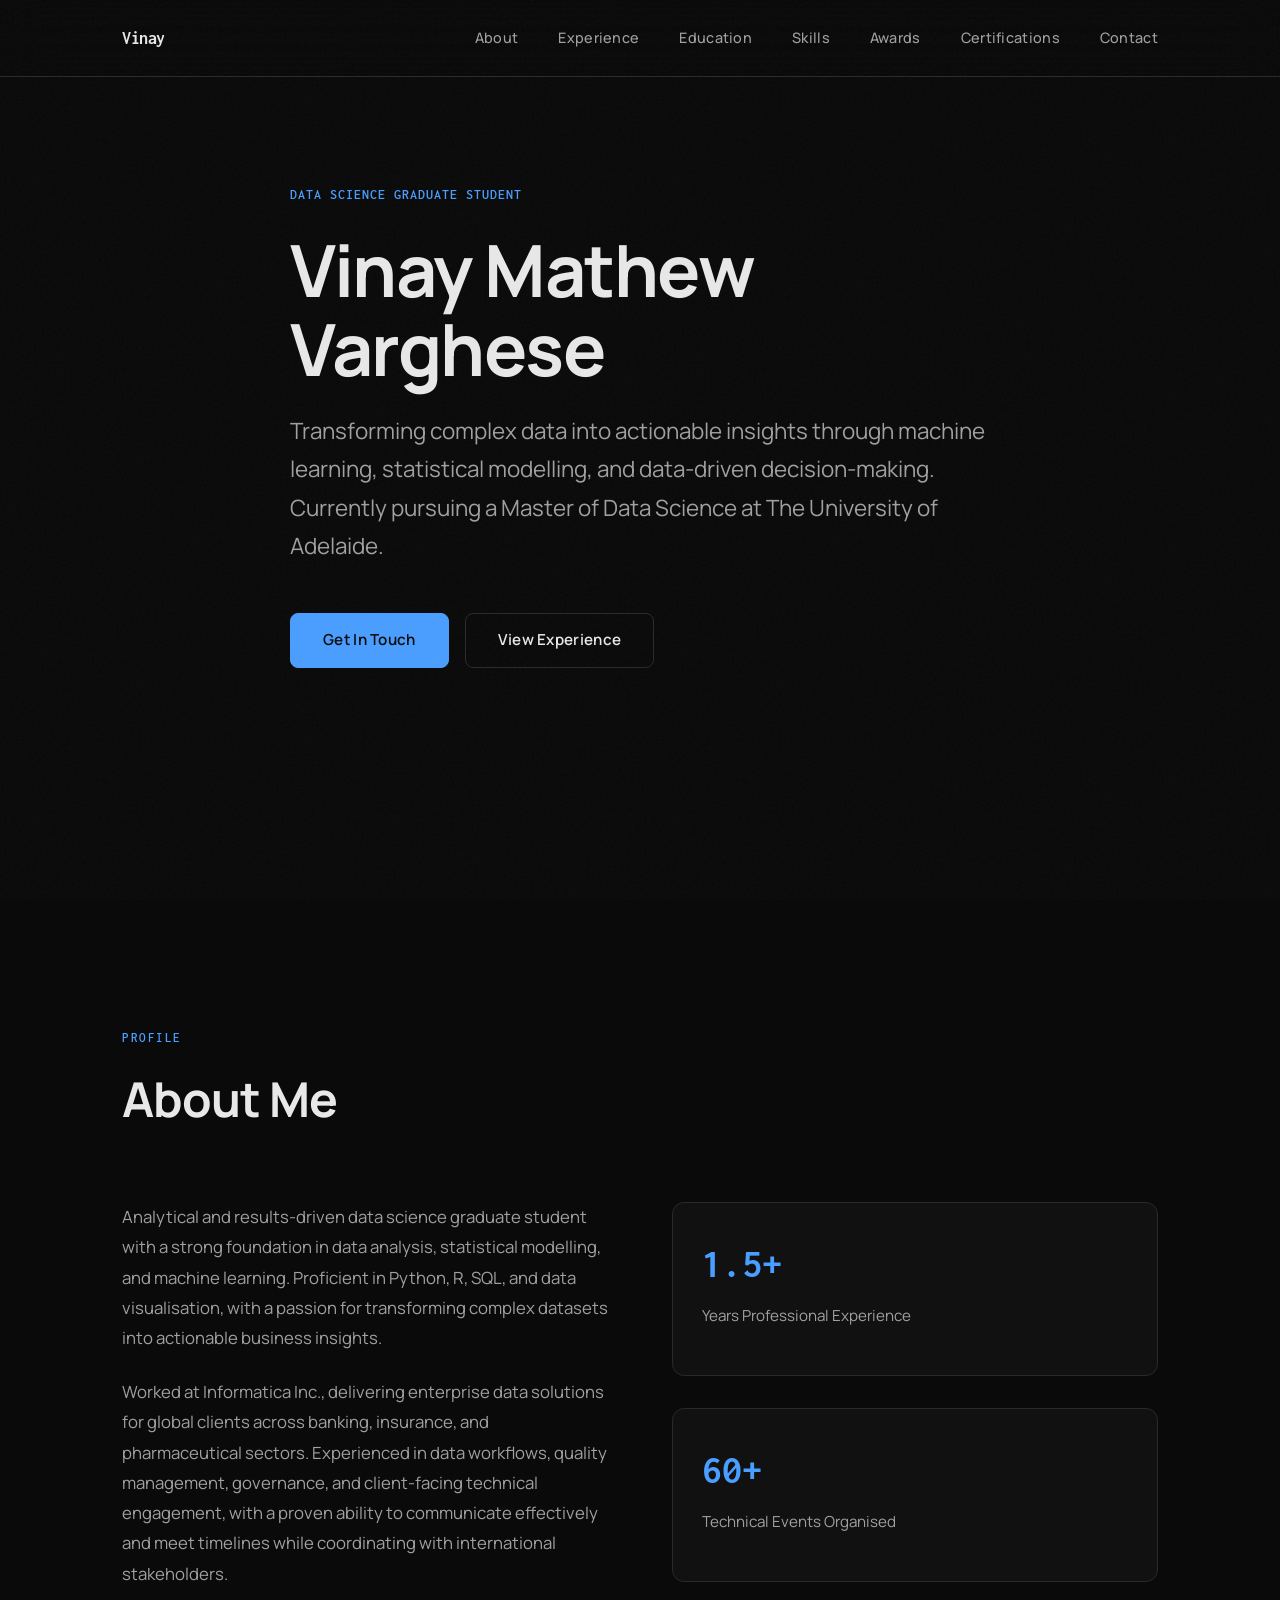
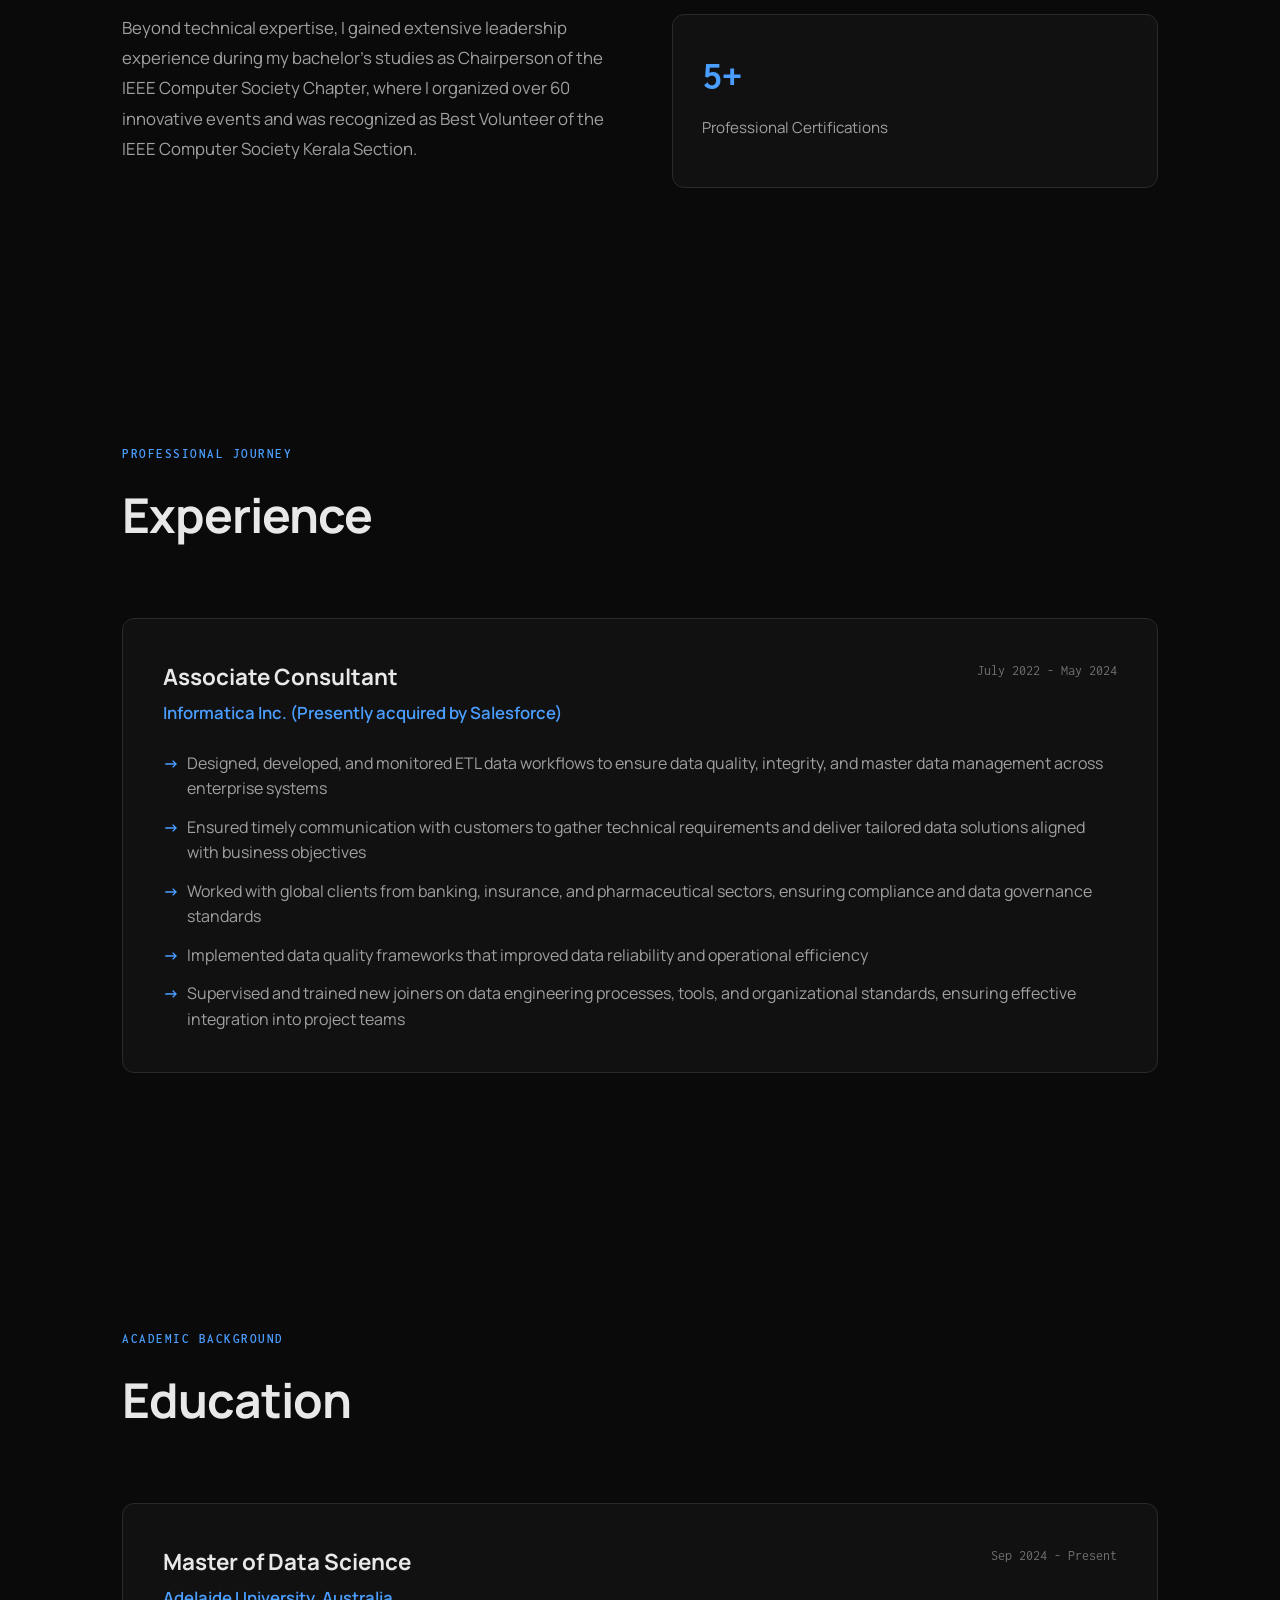
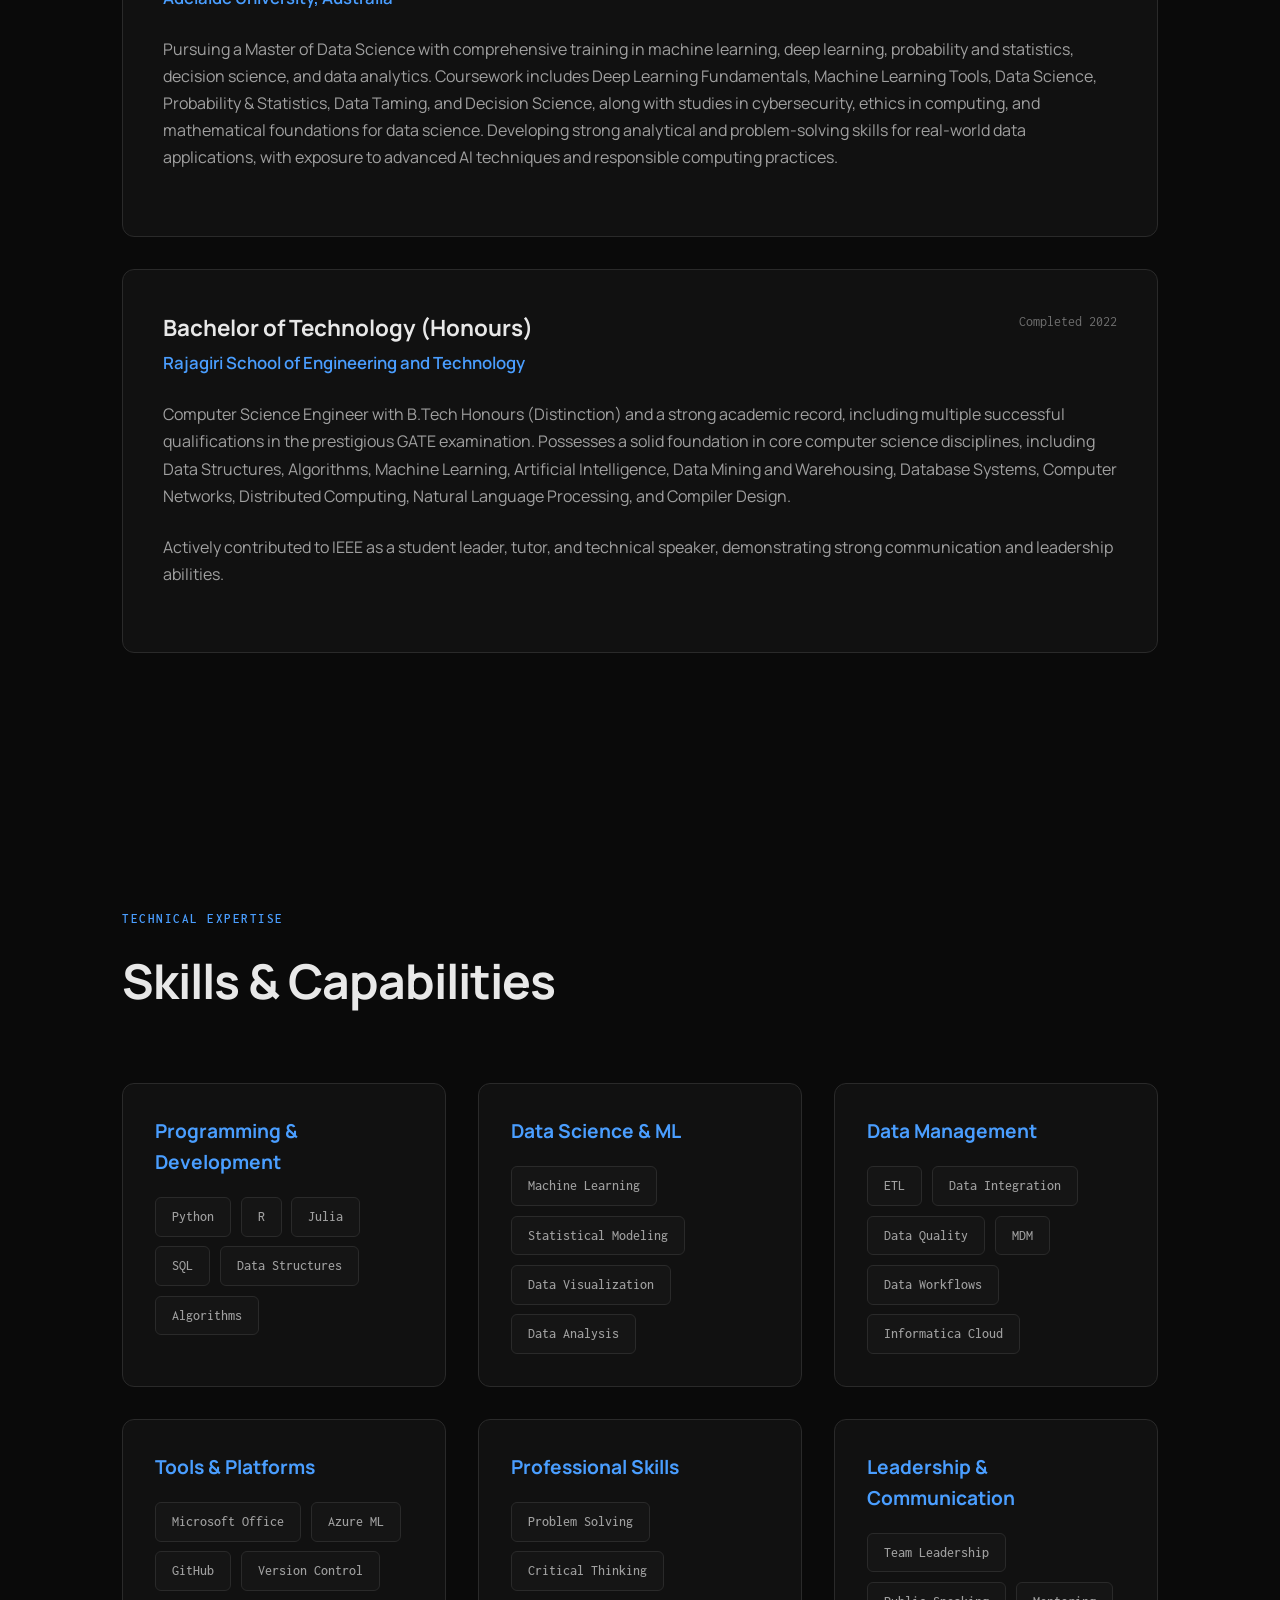
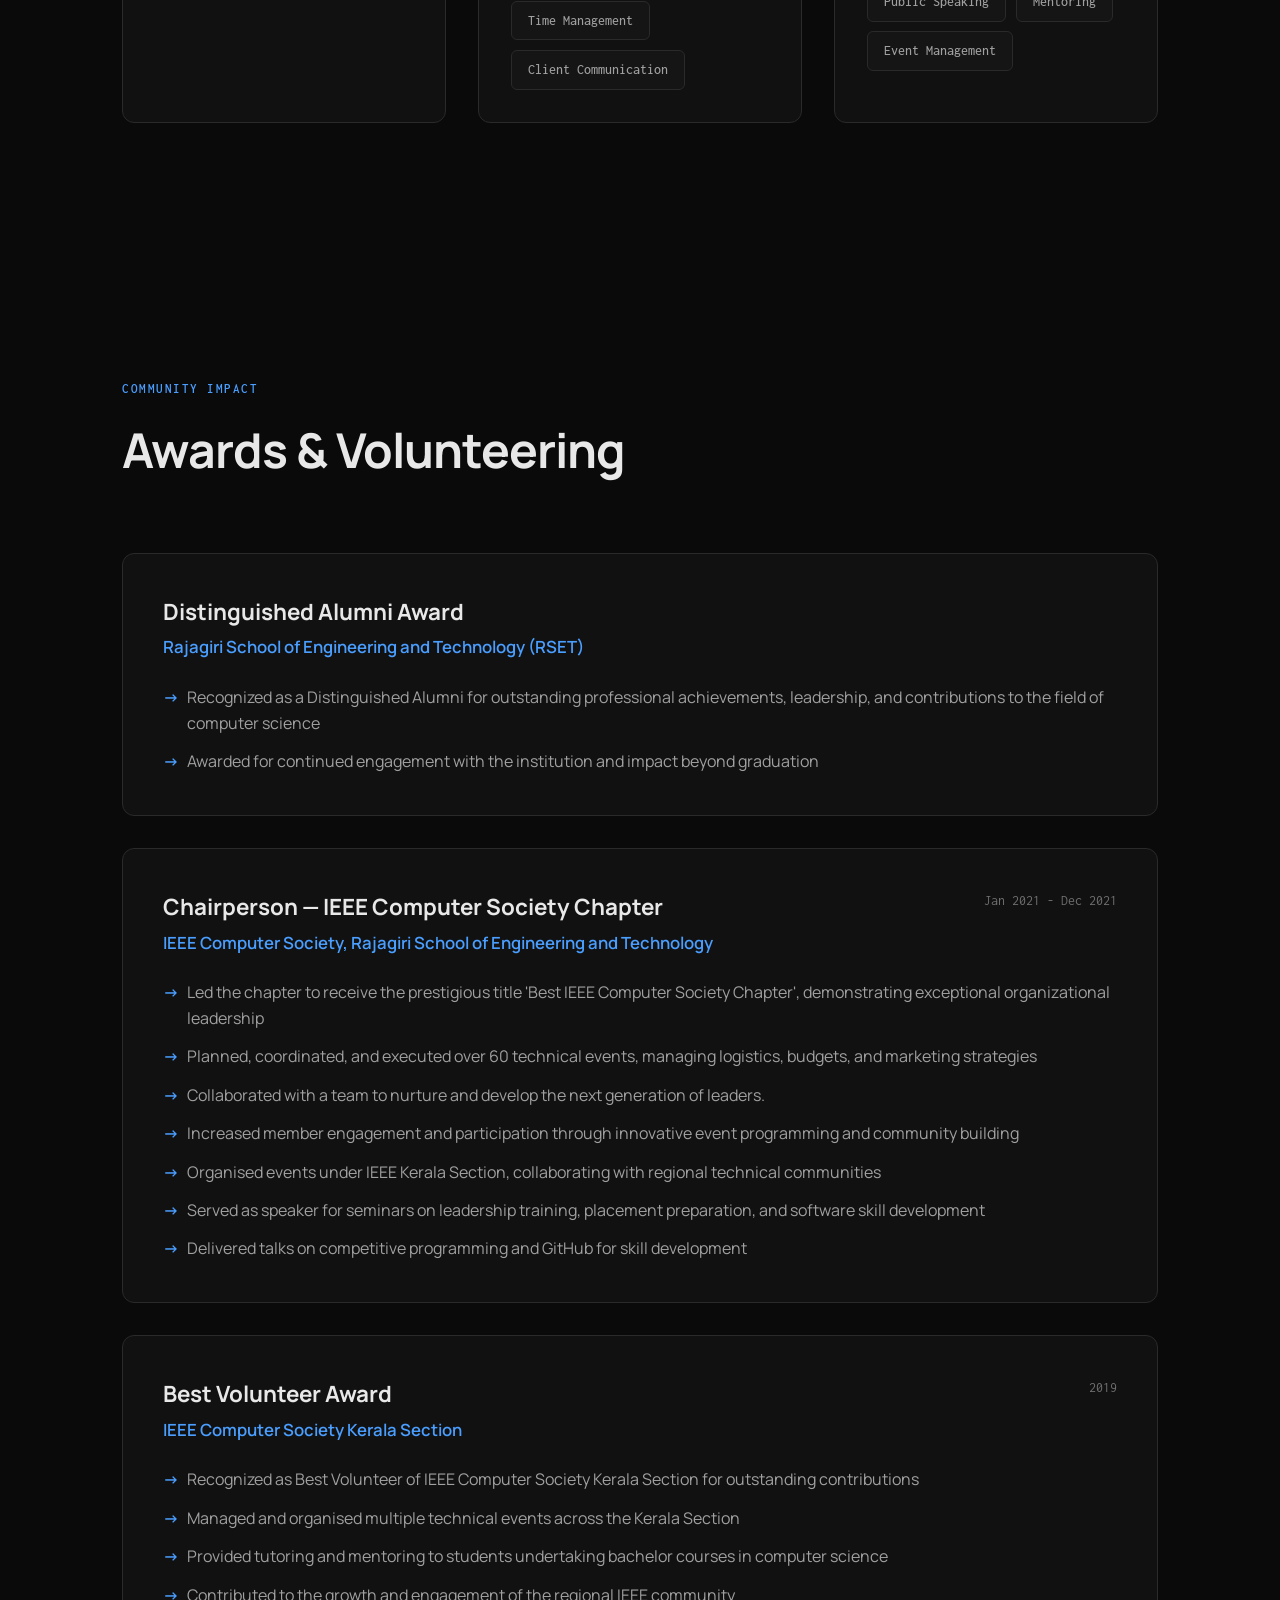
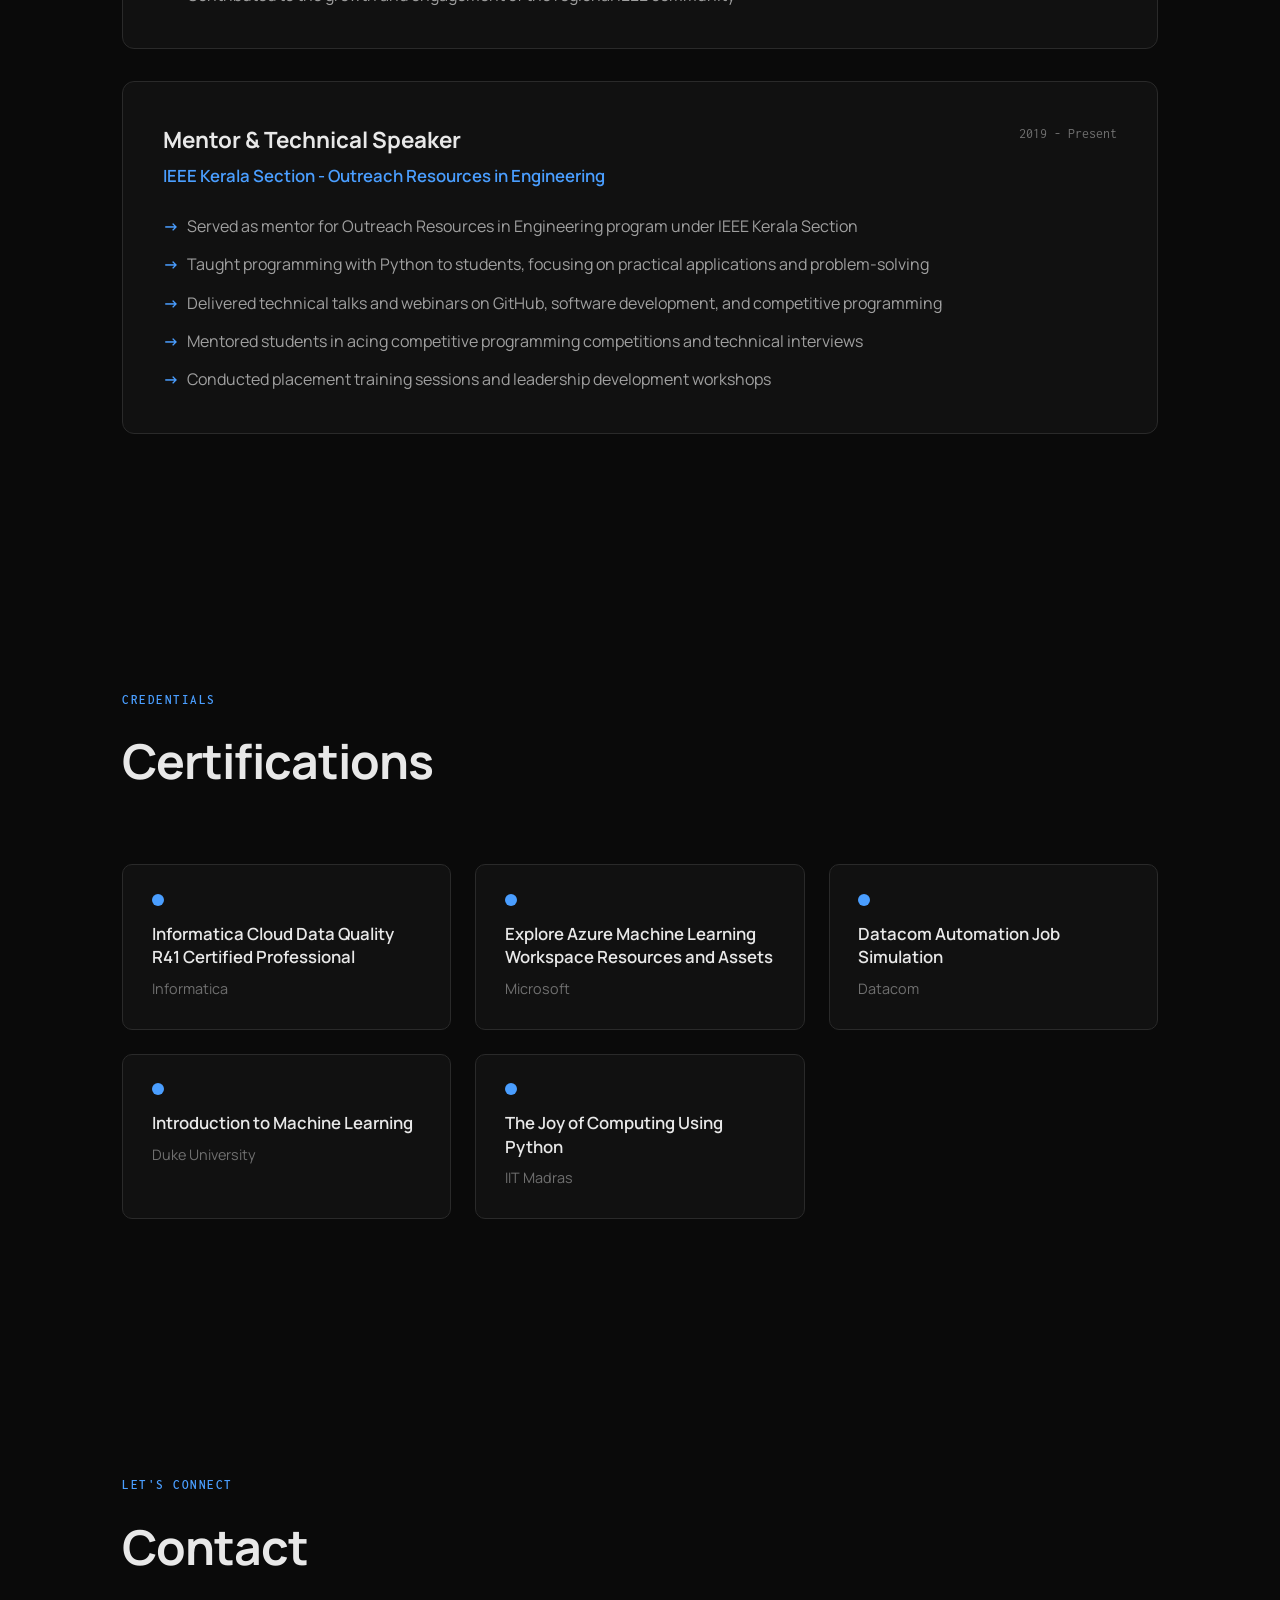
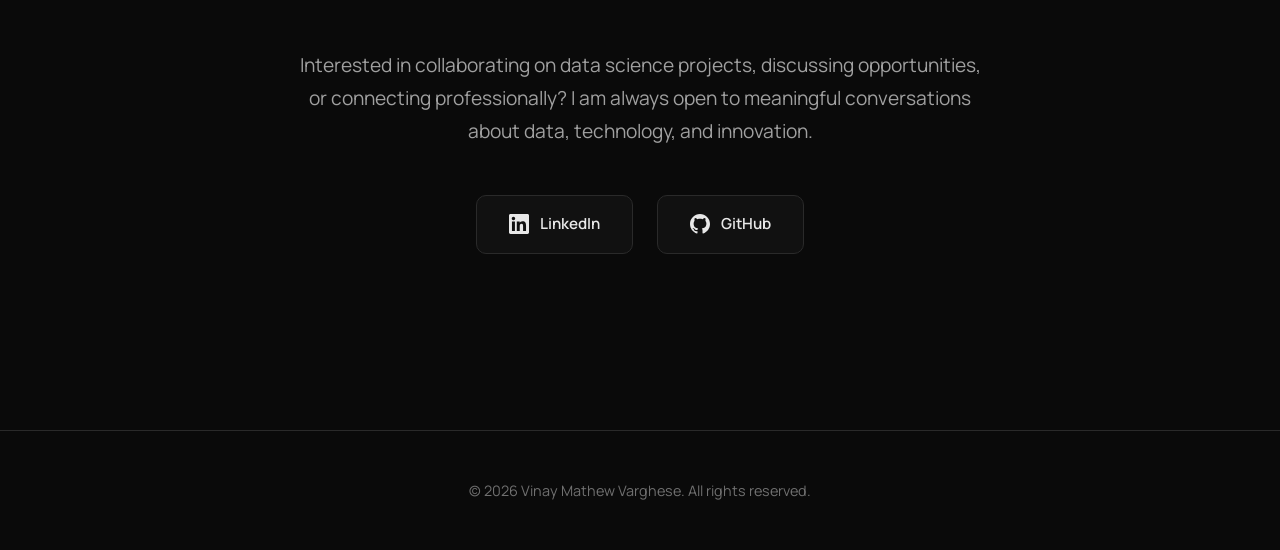
==== index.html @ a1d75771 "17022026" ====
<!DOCTYPE html>
<html lang="en">
<head>
    <meta charset="UTF-8">
    <meta name="viewport" content="width=device-width, initial-scale=1.0">
    <title>Vinay Mathew Varghese | Data Science Graduate & Data Professional</title>
    <link rel="preconnect" href="https://fonts.googleapis.com">
    <link rel="preconnect" href="https://fonts.gstatic.com" crossorigin>
    <link href="https://fonts.googleapis.com/css2?family=Inconsolata:wght@400;600;700&family=Manrope:wght@300;400;500;600;700&display=swap" rel="stylesheet">
    <link rel="stylesheet" href="styles.css">
</head>
<body>
    <div class="grain-overlay"></div>

    <!-- Navigation -->
    <nav>
        <div class="container">
            <div class="logo">Vinay</div>
            <ul class="nav-links">
                <li><a href="#about">About</a></li>
                <li><a href="#experience">Experience</a></li>
                <li><a href="#education">Education</a></li>
                <li><a href="#skills">Skills</a></li>
                <li><a href="#awards">Awards</a></li>
                <li><a href="#certifications">Certifications</a></li>
                <li><a href="#contact">Contact</a></li>
            </ul>
        </div>
    </nav>

    <!-- Hero Section -->
    <section class="hero">
        <div class="container">
            <div class="hero-content">
                <div class="hero-label">Data Science Graduate Student</div>
                <h1>Vinay Mathew<br>Varghese</h1>
                <p class="hero-subtitle">Transforming complex data into actionable insights through machine learning, statistical modelling, and data-driven decision-making. <br> Currently pursuing a Master of Data Science at The University of Adelaide.</p>
                <div class="cta-buttons">
                    <a href="#contact" class="btn btn-primary">Get In Touch</a>
                    <a href="#experience" class="btn btn-secondary">View Experience</a>
                </div>
            </div>
        </div>
    </section>

    <!-- About Section -->
    <section id="about">
        <div class="container">
            <div class="section-header reveal">
                <div class="section-label">Profile</div>
                <h2>About Me</h2>
            </div>
            <div class="about-content">
                <div class="about-text reveal">
                    <p>Analytical and results-driven data science graduate student with a strong foundation in data analysis, statistical modelling, and machine learning. Proficient in Python, R, SQL, and data visualisation, with a passion for transforming complex datasets into actionable business insights.</p>
                    <p>Worked at Informatica Inc., delivering enterprise data solutions for global clients across banking, insurance, and pharmaceutical sectors. Experienced in data workflows, quality management, governance, and client-facing technical engagement, with a proven ability to communicate effectively and meet timelines while coordinating with international stakeholders.</p>
                    <p>Beyond technical expertise, I gained extensive leadership experience during my bachelor’s studies as Chairperson of the IEEE Computer Society Chapter, where I organized over 60 innovative events and was recognized as Best Volunteer of the IEEE Computer Society Kerala Section.</p>
                </div>
                <div class="stats reveal">
                    <div class="stat-card">
                        <div class="stat-number">1.5+</div>
                        <div class="stat-label">Years Professional Experience</div>
                    </div>
                    <div class="stat-card">
                        <div class="stat-number">60+</div>
                        <div class="stat-label">Technical Events Organised</div>
                    </div>
                    <div class="stat-card">
                        <div class="stat-number">5+</div>
                        <div class="stat-label">Professional Certifications</div>
                    </div>
                </div>
            </div>
        </div>
    </section>

    <!-- Experience Section -->
    <section id="experience">
        <div class="container">
            <div class="section-header reveal">
                <div class="section-label">Professional Journey</div>
                <h2>Experience</h2>
            </div>
            <div class="experience-grid">
                <div class="experience-card reveal">
                    <div class="experience-header">
                        <div>
                            <div class="experience-title">Associate Consultant</div>
                            <div class="experience-company">Informatica Inc. (Presently acquired by Salesforce)</div>
                        </div>
                        <div class="experience-date">July 2022 - May 2024</div>
                    </div>
                    <ul class="experience-points">
                        <li>Designed, developed, and monitored ETL data workflows to ensure data quality, integrity, and master data management across enterprise systems</li>
                        <li>Ensured timely communication with customers to gather technical requirements and deliver tailored data solutions aligned with business objectives</li>
                        <li>Worked with global clients from banking, insurance, and pharmaceutical sectors, ensuring compliance and data governance standards</li>
                        <li>Implemented data quality frameworks that improved data reliability and operational efficiency</li>
                        <li>Supervised and trained new joiners on data engineering processes, tools, and organizational standards, ensuring effective integration into project teams</li>
                    </ul>
                </div>
            </div>
        </div>
    </section>

    <!-- Education Section -->
    <section id="education">
        <div class="container">
            <div class="section-header reveal">
                <div class="section-label">Academic Background</div>
                <h2>Education</h2>
            </div>
            <div class="experience-grid">
                <div class="experience-card reveal">
                    <div class="experience-header">
                        <div>
                            <div class="experience-title">Master of Data Science</div>
                            <div class="experience-company">Adelaide University, Australia</div>
                        </div>
                        <div class="experience-date">Sep 2024 - Present</div>
                    </div>
                        <p class="experience-description">Pursuing a Master of Data Science with comprehensive training in machine learning, deep learning, probability and statistics, decision science, and data analytics. Coursework includes Deep Learning Fundamentals, Machine Learning Tools, Data Science, Probability & Statistics, Data Taming, and Decision Science, along with studies in cybersecurity, ethics in computing, and mathematical foundations for data science. Developing strong analytical and problem-solving skills for real-world data applications, with exposure to advanced AI techniques and responsible computing practices.</p>                
                    </div>

                <div class="experience-card reveal">
                    <div class="experience-header">
                        <div>
                            <div class="experience-title">Bachelor of Technology (Honours)</div>
                            <div class="experience-company">Rajagiri School of Engineering and Technology</div>
                        </div>
                        <div class="experience-date">Completed 2022</div>
                    </div>
                        <p class="experience-description">Computer Science Engineer with B.Tech Honours (Distinction) and a strong academic record, including multiple successful qualifications in the prestigious GATE examination. Possesses a solid foundation in core computer science disciplines, including Data Structures, Algorithms, Machine Learning, Artificial Intelligence, Data Mining and Warehousing, Database Systems, Computer Networks, Distributed Computing, Natural Language Processing, and Compiler Design.</p>
                        <p class="experience-description">Actively contributed to IEEE as a student leader, tutor, and technical speaker, demonstrating strong communication and leadership abilities. </p>            
                </div>
        </div>
    </section>

    <!-- Skills Section -->
    <section id="skills">
        <div class="container">
            <div class="section-header reveal">
                <div class="section-label">Technical Expertise</div>
                <h2>Skills & Capabilities</h2>
            </div>
            <div class="skills-grid">
                <div class="skill-category reveal">
                    <h3>Programming & Development</h3>
                    <div class="skill-tags">
                        <span class="skill-tag">Python</span>
                        <span class="skill-tag">R</span>
                        <span class="skill-tag">Julia</span>
                        <span class="skill-tag">SQL</span>
                        <span class="skill-tag">Data Structures</span>
                        <span class="skill-tag">Algorithms</span>
                    </div>
                </div>

                <div class="skill-category reveal">
                    <h3>Data Science & ML</h3>
                    <div class="skill-tags">
                        <span class="skill-tag">Machine Learning</span>
                        <span class="skill-tag">Statistical Modeling</span>
                        <span class="skill-tag">Data Visualization</span>
                        <span class="skill-tag">Data Analysis</span>
                    </div>
                </div>

                <div class="skill-category reveal">
                    <h3>Data Management</h3>
                    <div class="skill-tags">
                        <span class="skill-tag">ETL</span>
                        <span class="skill-tag">Data Integration</span>
                        <span class="skill-tag">Data Quality</span>
                        <span class="skill-tag">MDM</span>
                        <span class="skill-tag">Data Workflows</span>
                        <span class="skill-tag">Informatica Cloud</span>
                    </div>
                </div>

                <div class="skill-category reveal">
                    <h3>Tools & Platforms</h3>
                    <div class="skill-tags">
                        <span class="skill-tag">Microsoft Office</span>
                        <span class="skill-tag">Azure ML</span>
                        <span class="skill-tag">GitHub</span>
                        <span class="skill-tag">Version Control</span>
                    </div>
                </div>

                <div class="skill-category reveal">
                    <h3>Professional Skills</h3>
                    <div class="skill-tags">
                        <span class="skill-tag">Problem Solving</span>
                        <span class="skill-tag">Critical Thinking</span>
                        <span class="skill-tag">Time Management</span>
                        <span class="skill-tag">Client Communication</span>
                    </div>
                </div>

                <div class="skill-category reveal">
                    <h3>Leadership & Communication</h3>
                    <div class="skill-tags">
                        <span class="skill-tag">Team Leadership</span>
                        <span class="skill-tag">Public Speaking</span>
                        <span class="skill-tag">Mentoring</span>
                        <span class="skill-tag">Event Management</span>
                    </div>
                </div>
            </div>
        </div>
    </section>

    <!-- Awards & Volunteering Section -->
    <section id="awards">
        <div class="container">
            <div class="section-header reveal">
                <div class="section-label">Community Impact</div>
                <h2>Awards & Volunteering</h2>
            </div>
            
            <div class="experience-grid">
                <div class="experience-card reveal">
                    <div class="experience-header">
                        <div>
                            <div class="experience-title">Distinguished Alumni Award</div>
                            <div class="experience-company">
                                Rajagiri School of Engineering and Technology (RSET)
                            </div>
                        </div>
                        <!-- <div class="experience-date">2018 - 2022</div> -->
                    </div>
                    <ul class="experience-points">
                        <li>Recognized as a Distinguished Alumni for outstanding professional achievements, leadership, and contributions to the field of computer science</li>
                        <li>Awarded for continued engagement with the institution and impact beyond graduation</li>
                    </ul>
                </div>
                <div class="experience-card reveal">
                    <div class="experience-header">
                        <div>
                            <div class="experience-title">Chairperson — IEEE Computer Society Chapter</div>
                            <div class="experience-company">IEEE Computer Society, Rajagiri School of Engineering and Technology</div>
                        </div>
                        <div class="experience-date">Jan 2021 - Dec 2021</div>
                    </div>
                    <ul class="experience-points">
                        <li>Led the chapter to receive the prestigious title 'Best IEEE Computer Society Chapter', demonstrating exceptional organizational leadership</li>
                        <li>Planned, coordinated, and executed over 60 technical events, managing logistics, budgets, and marketing strategies</li>
                        <li>Collaborated with a team to nurture and develop the next generation of leaders.</li>
                        <li>Increased member engagement and participation through innovative event programming and community building</li>
                        <li>Organised events under IEEE Kerala Section, collaborating with regional technical communities</li>
                        <li>Served as speaker for seminars on leadership training, placement preparation, and software skill development</li>
                        <li>Delivered talks on competitive programming and GitHub for skill development</li>
                    </ul>
                </div>

                <div class="experience-card reveal">
                    <div class="experience-header">
                        <div>
                            <div class="experience-title">Best Volunteer Award</div>
                            <div class="experience-company">IEEE Computer Society Kerala Section</div>
                        </div>
                        <div class="experience-date">2019</div>
                    </div>
                    <ul class="experience-points">
                        <li>Recognized as Best Volunteer of IEEE Computer Society Kerala Section for outstanding contributions</li>
                        <li>Managed and organised multiple technical events across the Kerala Section</li>
                        <li>Provided tutoring and mentoring to students undertaking bachelor courses in computer science</li>
                        <li>Contributed to the growth and engagement of the regional IEEE community</li>
                    </ul>
                </div>

                <div class="experience-card reveal">
                    <div class="experience-header">
                        <div>
                            <div class="experience-title">Mentor & Technical Speaker</div>
                            <div class="experience-company">IEEE Kerala Section - Outreach Resources in Engineering</div>
                        </div>
                        <div class="experience-date">2019 - Present</div>
                    </div>
                    <ul class="experience-points">
                        <li>Served as mentor for Outreach Resources in Engineering program under IEEE Kerala Section</li>
                        <li>Taught programming with Python to students, focusing on practical applications and problem-solving</li>
                        <li>Delivered technical talks and webinars on GitHub, software development, and competitive programming</li>
                        <li>Mentored students in acing competitive programming competitions and technical interviews</li>
                        <li>Conducted placement training sessions and leadership development workshops</li>
                    </ul>
                </div>
            </div>
        </div>
    </section>

    <!-- Certifications Section -->
    <section id="certifications">
        <div class="container">
            <div class="section-header reveal">
                <div class="section-label">Credentials</div>
                <h2>Certifications</h2>
            </div>
            <div class="cert-grid">
                <div class="cert-card reveal">
                    <div class="cert-icon"></div>
                    <div class="cert-name">Informatica Cloud Data Quality R41 Certified Professional</div>
                    <div class="cert-issuer">Informatica</div>
                </div>

                <div class="cert-card reveal">
                    <div class="cert-icon"></div>
                    <div class="cert-name">Explore Azure Machine Learning Workspace Resources and Assets</div>
                    <div class="cert-issuer">Microsoft</div>
                </div>

                <div class="cert-card reveal">
                    <div class="cert-icon"></div>
                    <div class="cert-name">Datacom Automation Job Simulation</div>
                    <div class="cert-issuer">Datacom</div>
                </div>

                <div class="cert-card reveal">
                    <div class="cert-icon"></div>
                    <div class="cert-name">Introduction to Machine Learning</div>
                    <div class="cert-issuer">Duke University</div>
                </div>

                <div class="cert-card reveal">
                    <div class="cert-icon"></div>
                    <div class="cert-name">The Joy of Computing Using Python</div>
                    <div class="cert-issuer">IIT Madras</div>
                </div>
            </div>
        </div>
    </section>

    <!-- Contact Section -->
    <section id="contact">
        <div class="container">
            <div class="section-header reveal">
                <div class="section-label">Let's Connect</div>
                <h2>Contact</h2>
            </div>
            <div class="contact-content">
                <p class="contact-text reveal">
                    Interested in collaborating on data science projects, discussing opportunities, or connecting professionally? I am always open to meaningful conversations about data, technology, and innovation.
                </p>
                <div class="contact-links reveal">
                    <a href="https://www.linkedin.com/in/vinay-mathew-varghese/" target="_blank" class="contact-link">
                        <svg fill="currentColor" viewBox="0 0 24 24">
                            <path d="M20.447 20.452h-3.554v-5.569c0-1.328-.027-3.037-1.852-3.037-1.853 0-2.136 1.445-2.136 2.939v5.667H9.351V9h3.414v1.561h.046c.477-.9 1.637-1.85 3.37-1.85 3.601 0 4.267 2.37 4.267 5.455v6.286zM5.337 7.433c-1.144 0-2.063-.926-2.063-2.065 0-1.138.92-2.063 2.063-2.063 1.14 0 2.064.925 2.064 2.063 0 1.139-.925 2.065-2.064 2.065zm1.782 13.019H3.555V9h3.564v11.452zM22.225 0H1.771C.792 0 0 .774 0 1.729v20.542C0 23.227.792 24 1.771 24h20.451C23.2 24 24 23.227 24 22.271V1.729C24 .774 23.2 0 22.222 0h.003z"/>
                        </svg>
                        LinkedIn
                    </a>
                    <a href="https://github.com/VinayMV" target="_blank" class="contact-link">
                        <svg fill="currentColor" viewBox="0 0 24 24">
                            <path d="M12 0c-6.626 0-12 5.373-12 12 0 5.302 3.438 9.8 8.207 11.387.599.111.793-.261.793-.577v-2.234c-3.338.726-4.033-1.416-4.033-1.416-.546-1.387-1.333-1.756-1.333-1.756-1.089-.745.083-.729.083-.729 1.205.084 1.839 1.237 1.839 1.237 1.07 1.834 2.807 1.304 3.492.997.107-.775.418-1.305.762-1.604-2.665-.305-5.467-1.334-5.467-5.931 0-1.311.469-2.381 1.236-3.221-.124-.303-.535-1.524.117-3.176 0 0 1.008-.322 3.301 1.23.957-.266 1.983-.399 3.003-.404 1.02.005 2.047.138 3.006.404 2.291-1.552 3.297-1.23 3.297-1.23.653 1.653.242 2.874.118 3.176.77.84 1.235 1.911 1.235 3.221 0 4.609-2.807 5.624-5.479 5.921.43.372.823 1.102.823 2.222v3.293c0 .319.192.694.801.576 4.765-1.589 8.199-6.086 8.199-11.386 0-6.627-5.373-12-12-12z"/>
                        </svg>
                        GitHub
                    </a>
                </div>
            </div>
        </div>
    </section>

    <!-- Footer -->
    <footer>
        <div class="container">
            <p>&copy; 2026 Vinay Mathew Varghese. All rights reserved.</p>
        </div>
    </footer> 


    <script src="script.js"></script>
</body>
</html>
---- styles.css ----
* {
    margin: 0;
    padding: 0;
    box-sizing: border-box;
}

:root {
    --bg-primary: #0a0a0a;
    --bg-secondary: #111111;
    --bg-tertiary: #1a1a1a;
    --text-primary: #e8e8e8;
    --text-secondary: #a0a0a0;
    --text-tertiary: #707070;
    --accent: #4a9eff;
    --accent-dim: #2d5f9e;
    --border: #2a2a2a;
    --code-bg: #151515;
}

html {
    scroll-behavior: smooth;
}

body {
    font-family: 'Manrope', -apple-system, BlinkMacSystemFont, sans-serif;
    background: var(--bg-primary);
    color: var(--text-primary);
    line-height: 1.6;
    overflow-x: hidden;
}

.grain-overlay {
    position: fixed;
    top: 0;
    left: 0;
    width: 100%;
    height: 100%;
    pointer-events: none;
    z-index: 9999;
    opacity: 0.03;
    background-image: url("data:image/svg+xml,%3Csvg viewBox='0 0 400 400' xmlns='http://www.w3.org/2000/svg'%3E%3Cfilter id='noiseFilter'%3E%3CfeTurbulence type='fractalNoise' baseFrequency='0.9' numOctaves='4' stitchTiles='stitch'/%3E%3C/filter%3E%3Crect width='100%25' height='100%25' filter='url(%23noiseFilter)'/%3E%3C/svg%3E");
}

.container {
    max-width: 1100px;
    margin: 0 auto;
    padding: 0 2rem;
}

/* Navigation */
nav {
    position: fixed;
    top: 0;
    left: 0;
    right: 0;
    background: rgba(10, 10, 10, 0.8);
    backdrop-filter: blur(20px);
    -webkit-backdrop-filter: blur(20px);
    border-bottom: 1px solid var(--border);
    z-index: 1000;
    padding: 1.5rem 0;
    animation: slideDown 0.6s ease-out;
}

@keyframes slideDown {
    from {
        transform: translateY(-100%);
        opacity: 0;
    }
    to {
        transform: translateY(0);
        opacity: 1;
    }
}

nav .container {
    display: flex;
    justify-content: space-between;
    align-items: center;
}

.logo {
    font-family: 'Inconsolata', monospace;
    font-size: 1.1rem;
    font-weight: 700;
    letter-spacing: -0.5px;
    color: var(--text-primary);
}

.nav-links {
    display: flex;
    gap: 2.5rem;
    list-style: none;
}

.nav-links a {
    color: var(--text-secondary);
    text-decoration: none;
    font-size: 0.9rem;
    font-weight: 500;
    transition: color 0.3s ease;
    letter-spacing: 0.3px;
}

.nav-links a:hover {
    color: var(--accent);
}

/* Hero Section */
.hero {
    min-height: 100vh;
    display: flex;
    align-items: center;
    padding-top: 80px;
    position: relative;
}

.hero-content {
    animation: fadeInUp 0.8s ease-out 0.2s both;
}

@keyframes fadeInUp {
    from {
        opacity: 0;
        transform: translateY(30px);
    }
    to {
        opacity: 1;
        transform: translateY(0);
    }
}

.hero-label {
    font-family: 'Inconsolata', monospace;
    font-size: 0.85rem;
    color: var(--accent);
    letter-spacing: 1px;
    margin-bottom: 1.5rem;
    text-transform: uppercase;
    font-weight: 600;
}

h1 {
    font-size: clamp(2.5rem, 6vw, 4.5rem);
    font-weight: 700;
    line-height: 1.1;
    margin-bottom: 1.5rem;
    letter-spacing: -1.5px;
}

.hero-subtitle {
    font-size: clamp(1.1rem, 2vw, 1.4rem);
    color: var(--text-secondary);
    max-width: 700px;
    margin-bottom: 3rem;
    font-weight: 400;
    line-height: 1.7;
}

.cta-buttons {
    display: flex;
    gap: 1rem;
    flex-wrap: wrap;
}

.btn {
    padding: 0.9rem 2rem;
    border-radius: 8px;
    text-decoration: none;
    font-weight: 600;
    font-size: 0.95rem;
    transition: all 0.3s ease;
    display: inline-block;
    letter-spacing: 0.3px;
}

.btn-primary {
    background: var(--accent);
    color: var(--bg-primary);
    border: 1px solid var(--accent);
}

.btn-primary:hover {
    background: transparent;
    color: var(--accent);
    transform: translateY(-2px);
}

.btn-secondary {
    background: transparent;
    color: var(--text-primary);
    border: 1px solid var(--border);
}

.btn-secondary:hover {
    border-color: var(--accent);
    color: var(--accent);
    transform: translateY(-2px);
}

/* Section Styling */
section {
    padding: 8rem 0;
    position: relative;
}

.section-header {
    margin-bottom: 4rem;
    animation: fadeInUp 0.8s ease-out both;
}

.section-label {
    font-family: 'Inconsolata', monospace;
    font-size: 0.8rem;
    color: var(--accent);
    letter-spacing: 1.5px;
    margin-bottom: 0.8rem;
    text-transform: uppercase;
    font-weight: 600;
}

h2 {
    font-size: clamp(2rem, 4vw, 3rem);
    font-weight: 700;
    letter-spacing: -1px;
    margin-bottom: 1rem;
}

.section-description {
    color: var(--text-secondary);
    max-width: 700px;
    font-size: 1.05rem;
    line-height: 1.7;
}

/* About Section */
.about-content {
    display: grid;
    grid-template-columns: 1fr 1fr;
    gap: 4rem;
    animation: fadeInUp 0.8s ease-out 0.2s both;
}

.about-text {
    color: var(--text-secondary);
    font-size: 1.05rem;
    line-height: 1.8;
}

.about-text p {
    margin-bottom: 1.5rem;
}

.stats {
    display: grid;
    gap: 2rem;
}

.stat-card {
    background: var(--bg-secondary);
    border: 1px solid var(--border);
    border-radius: 12px;
    padding: 1.8rem;
    transition: all 0.3s ease;
}

.stat-card:hover {
    border-color: var(--accent-dim);
    transform: translateX(5px);
}

.stat-number {
    font-family: 'Inconsolata', monospace;
    font-size: 2.5rem;
    font-weight: 700;
    color: var(--accent);
    margin-bottom: 0.5rem;
}

.stat-label {
    color: var(--text-secondary);
    font-size: 0.95rem;
}

/* Experience Section */
.experience-grid {
    display: grid;
    gap: 2rem;
    animation: fadeInUp 0.8s ease-out 0.2s both;
}

.experience-card {
    background: var(--bg-secondary);
    border: 1px solid var(--border);
    border-radius: 12px;
    padding: 2.5rem;
    transition: all 0.4s ease;
    position: relative;
    overflow: hidden;
}

.experience-card::before {
    content: '';
    position: absolute;
    top: 0;
    left: 0;
    width: 4px;
    height: 100%;
    background: var(--accent);
    transform: scaleY(0);
    transition: transform 0.4s ease;
    transform-origin: top;
}

.experience-card:hover::before {
    transform: scaleY(1);
}

.experience-card:hover {
    border-color: var(--accent-dim);
    transform: translateY(-5px);
}

.experience-header {
    display: flex;
    justify-content: space-between;
    align-items: start;
    margin-bottom: 1.5rem;
    flex-wrap: wrap;
    gap: 1rem;
}

.experience-title {
    font-size: 1.4rem;
    font-weight: 700;
    color: var(--text-primary);
    margin-bottom: 0.3rem;
}

.experience-company {
    font-size: 1.05rem;
    color: var(--accent);
    font-weight: 600;
}

.experience-date {
    font-family: 'Inconsolata', monospace;
    color: var(--text-tertiary);
    font-size: 0.9rem;
}

.experience-description {
    color: var(--text-secondary);
    line-height: 1.7;
    margin-bottom: 1.5rem;
}

.experience-points {
    list-style: none;
    display: grid;
    gap: 0.8rem;
}

.experience-points li {
    color: var(--text-secondary);
    padding-left: 1.5rem;
    position: relative;
    line-height: 1.6;
}

.experience-points li::before {
    content: '→';
    position: absolute;
    left: 0;
    color: var(--accent);
    font-weight: 700;
}

/* Skills Section */
.skills-grid {
    display: grid;
    grid-template-columns: repeat(auto-fit, minmax(280px, 1fr));
    gap: 2rem;
    animation: fadeInUp 0.8s ease-out 0.2s both;
}

.skill-category {
    background: var(--bg-secondary);
    border: 1px solid var(--border);
    border-radius: 12px;
    padding: 2rem;
    transition: all 0.3s ease;
}

.skill-category:hover {
    border-color: var(--accent-dim);
    transform: translateY(-5px);
}

.skill-category h3 {
    font-size: 1.2rem;
    color: var(--accent);
    margin-bottom: 1.2rem;
    font-weight: 700;
}

.skill-tags {
    display: flex;
    flex-wrap: wrap;
    gap: 0.6rem;
}

.skill-tag {
    background: var(--code-bg);
    border: 1px solid var(--border);
    padding: 0.5rem 1rem;
    border-radius: 6px;
    font-size: 0.85rem;
    color: var(--text-secondary);
    font-family: 'Inconsolata', monospace;
    font-weight: 500;
    transition: all 0.3s ease;
}

.skill-tag:hover {
    border-color: var(--accent);
    color: var(--accent);
}

/* Certifications */
.cert-grid {
    display: grid;
    grid-template-columns: repeat(auto-fill, minmax(300px, 1fr));
    gap: 1.5rem;
    animation: fadeInUp 0.8s ease-out 0.2s both;
}

.cert-card {
    background: var(--bg-secondary);
    border: 1px solid var(--border);
    border-radius: 10px;
    padding: 1.8rem;
    transition: all 0.3s ease;
    position: relative;
}

.cert-card:hover {
    border-color: var(--accent);
    transform: translateY(-3px);
}

.cert-icon {
    width: 12px;
    height: 12px;
    background: var(--accent);
    border-radius: 50%;
    margin-bottom: 1rem;
}

.cert-name {
    font-size: 1.05rem;
    font-weight: 600;
    color: var(--text-primary);
    margin-bottom: 0.5rem;
    line-height: 1.4;
}

.cert-issuer {
    color: var(--text-tertiary);
    font-size: 0.9rem;
}

/* Contact Section */
.contact-content {
    text-align: center;
    max-width: 700px;
    margin: 0 auto;
    animation: fadeInUp 0.8s ease-out 0.2s both;
}

.contact-text {
    font-size: 1.2rem;
    color: var(--text-secondary);
    margin-bottom: 3rem;
    line-height: 1.7;
}

.contact-links {
    display: flex;
    justify-content: center;
    gap: 1.5rem;
    flex-wrap: wrap;
    margin-bottom: 3rem;
}

.contact-link {
    display: flex;
    align-items: center;
    gap: 0.7rem;
    padding: 1rem 2rem;
    background: var(--bg-secondary);
    border: 1px solid var(--border);
    border-radius: 10px;
    color: var(--text-primary);
    text-decoration: none;
    font-weight: 600;
    transition: all 0.3s ease;
    font-size: 0.95rem;
}

.contact-link:hover {
    border-color: var(--accent);
    color: var(--accent);
    transform: translateY(-3px);
}

.contact-link svg {
    width: 20px;
    height: 20px;
}

.email-display {
    font-family: 'Inconsolata', monospace;
    font-size: 1.1rem;
    color: var(--accent);
    background: var(--code-bg);
    padding: 1rem 2rem;
    border-radius: 8px;
    border: 1px solid var(--border);
    display: inline-block;
}

/* Footer */
footer {
    border-top: 1px solid var(--border);
    padding: 3rem 0;
    text-align: center;
    color: var(--text-tertiary);
    font-size: 0.9rem;
}

/* Responsive */
@media (max-width: 768px) {
    .nav-links {
        gap: 1.5rem;
    }

    .about-content {
        grid-template-columns: 1fr;
        gap: 3rem;
    }

    section {
        padding: 5rem 0;
    }

    .hero {
        padding-top: 100px;
    }

    .cta-buttons {
        flex-direction: column;
    }

    .btn {
        text-align: center;
    }
}

@media (max-width: 480px) {
    .nav-links {
        gap: 1rem;
        font-size: 0.85rem;
    }

    h1 {
        font-size: 2rem;
    }

    .container {
        padding: 0 1.5rem;
    }
}

/* Scroll reveal animations */
.reveal {
    opacity: 0;
    transform: translateY(30px);
}

.reveal.active {
    opacity: 1;
    transform: translateY(0);
    transition: all 0.8s ease-out;
}
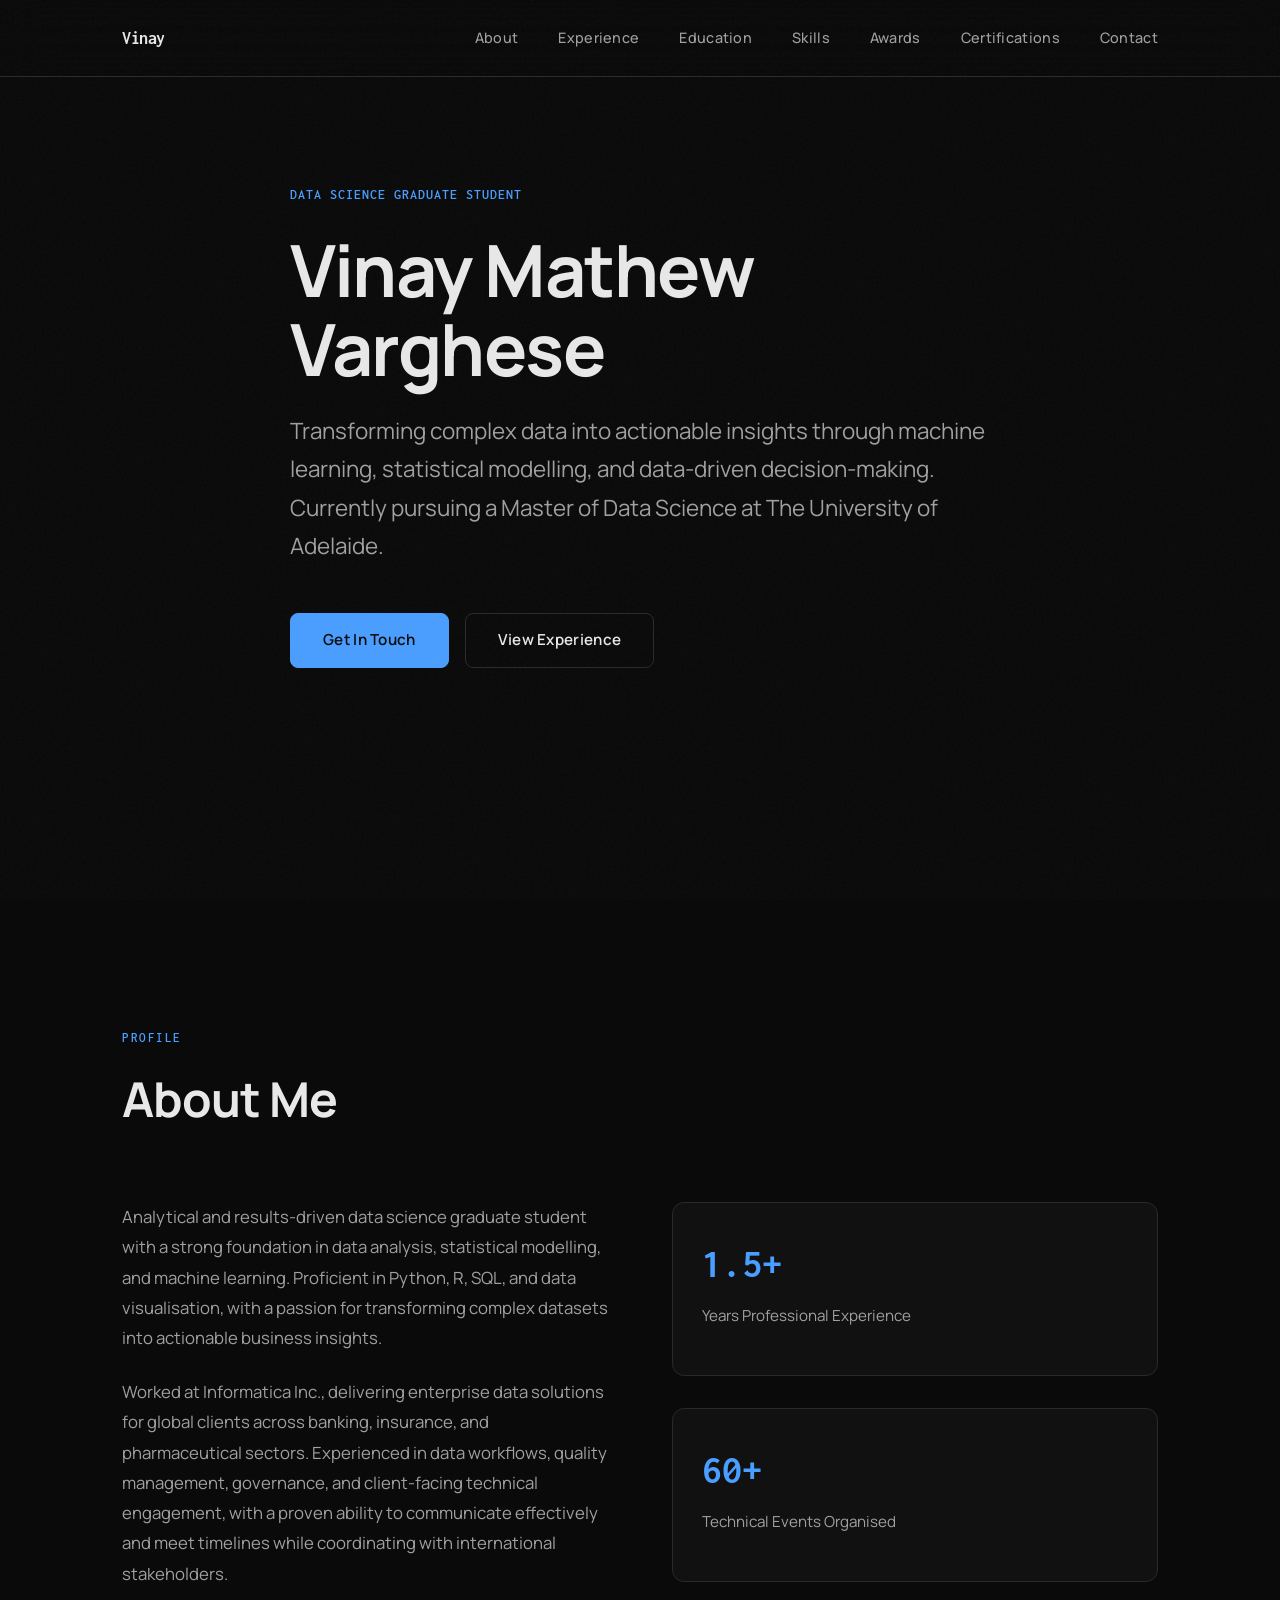
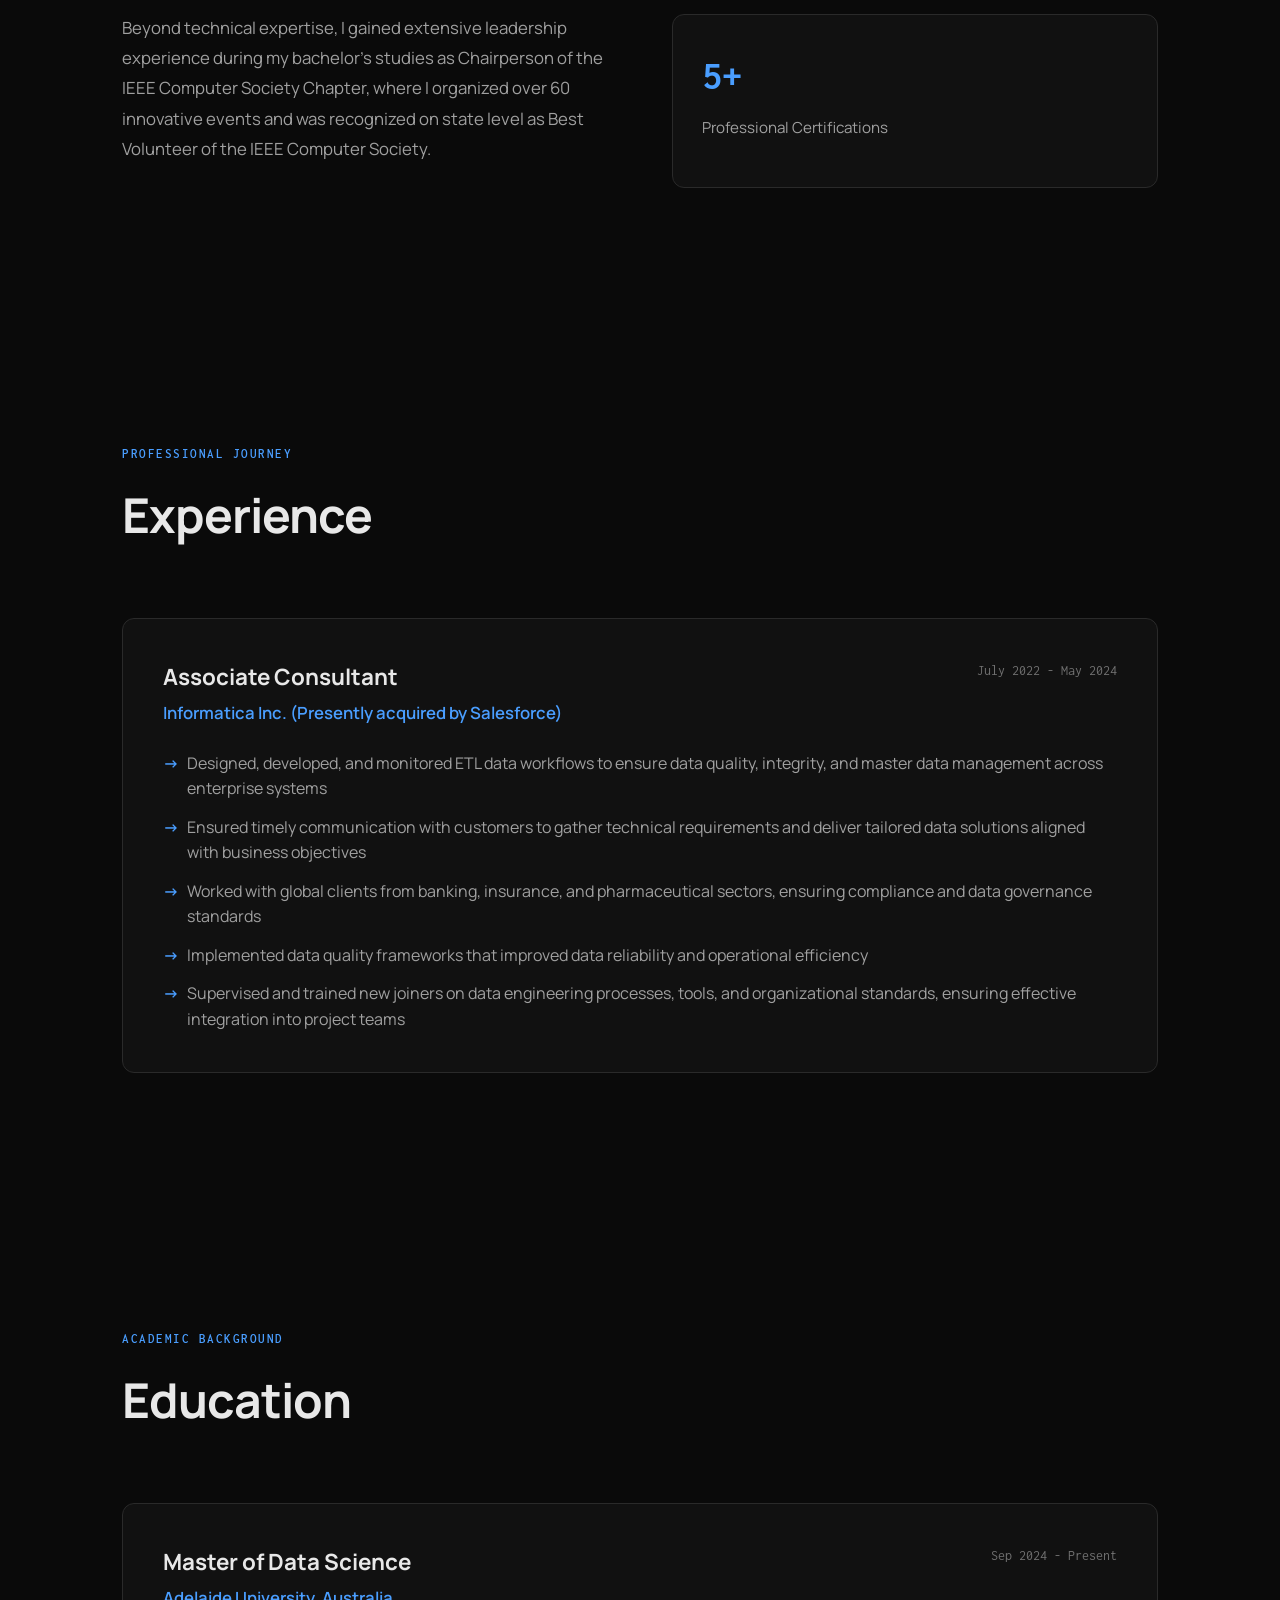
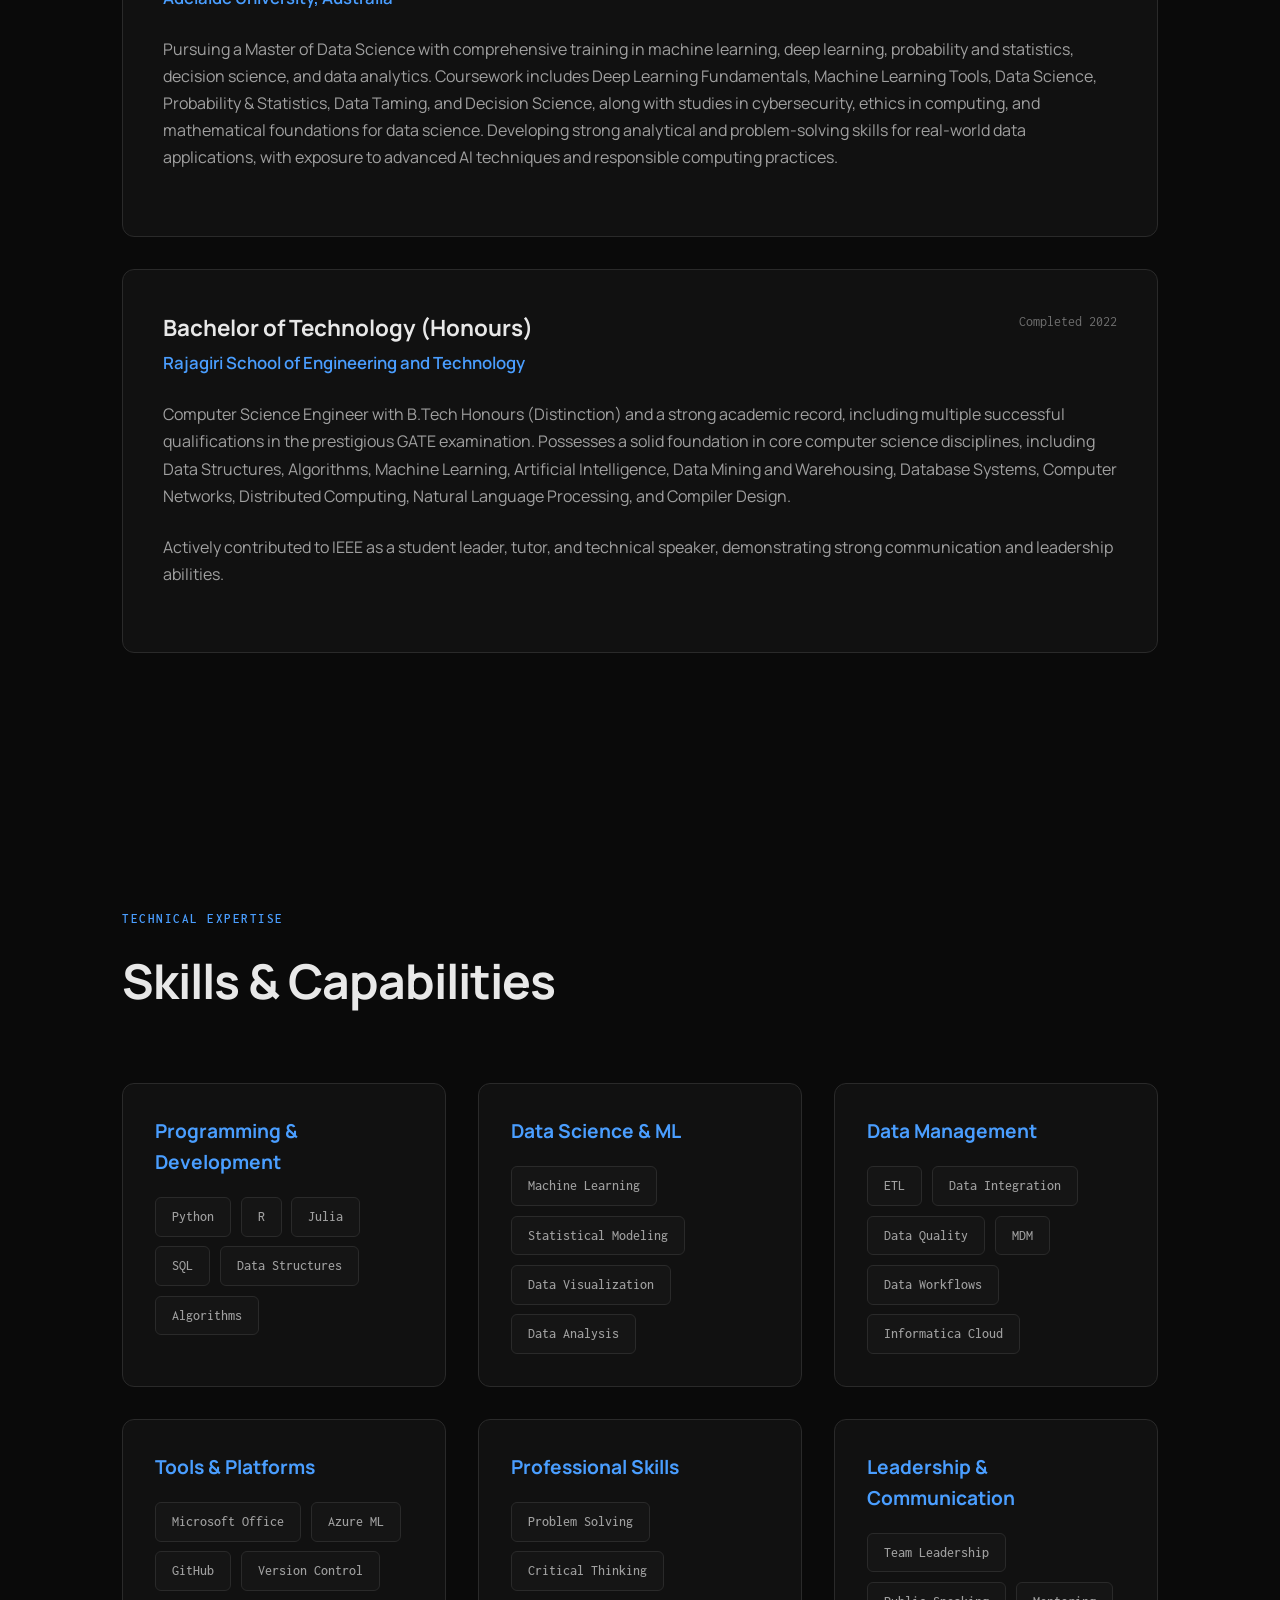
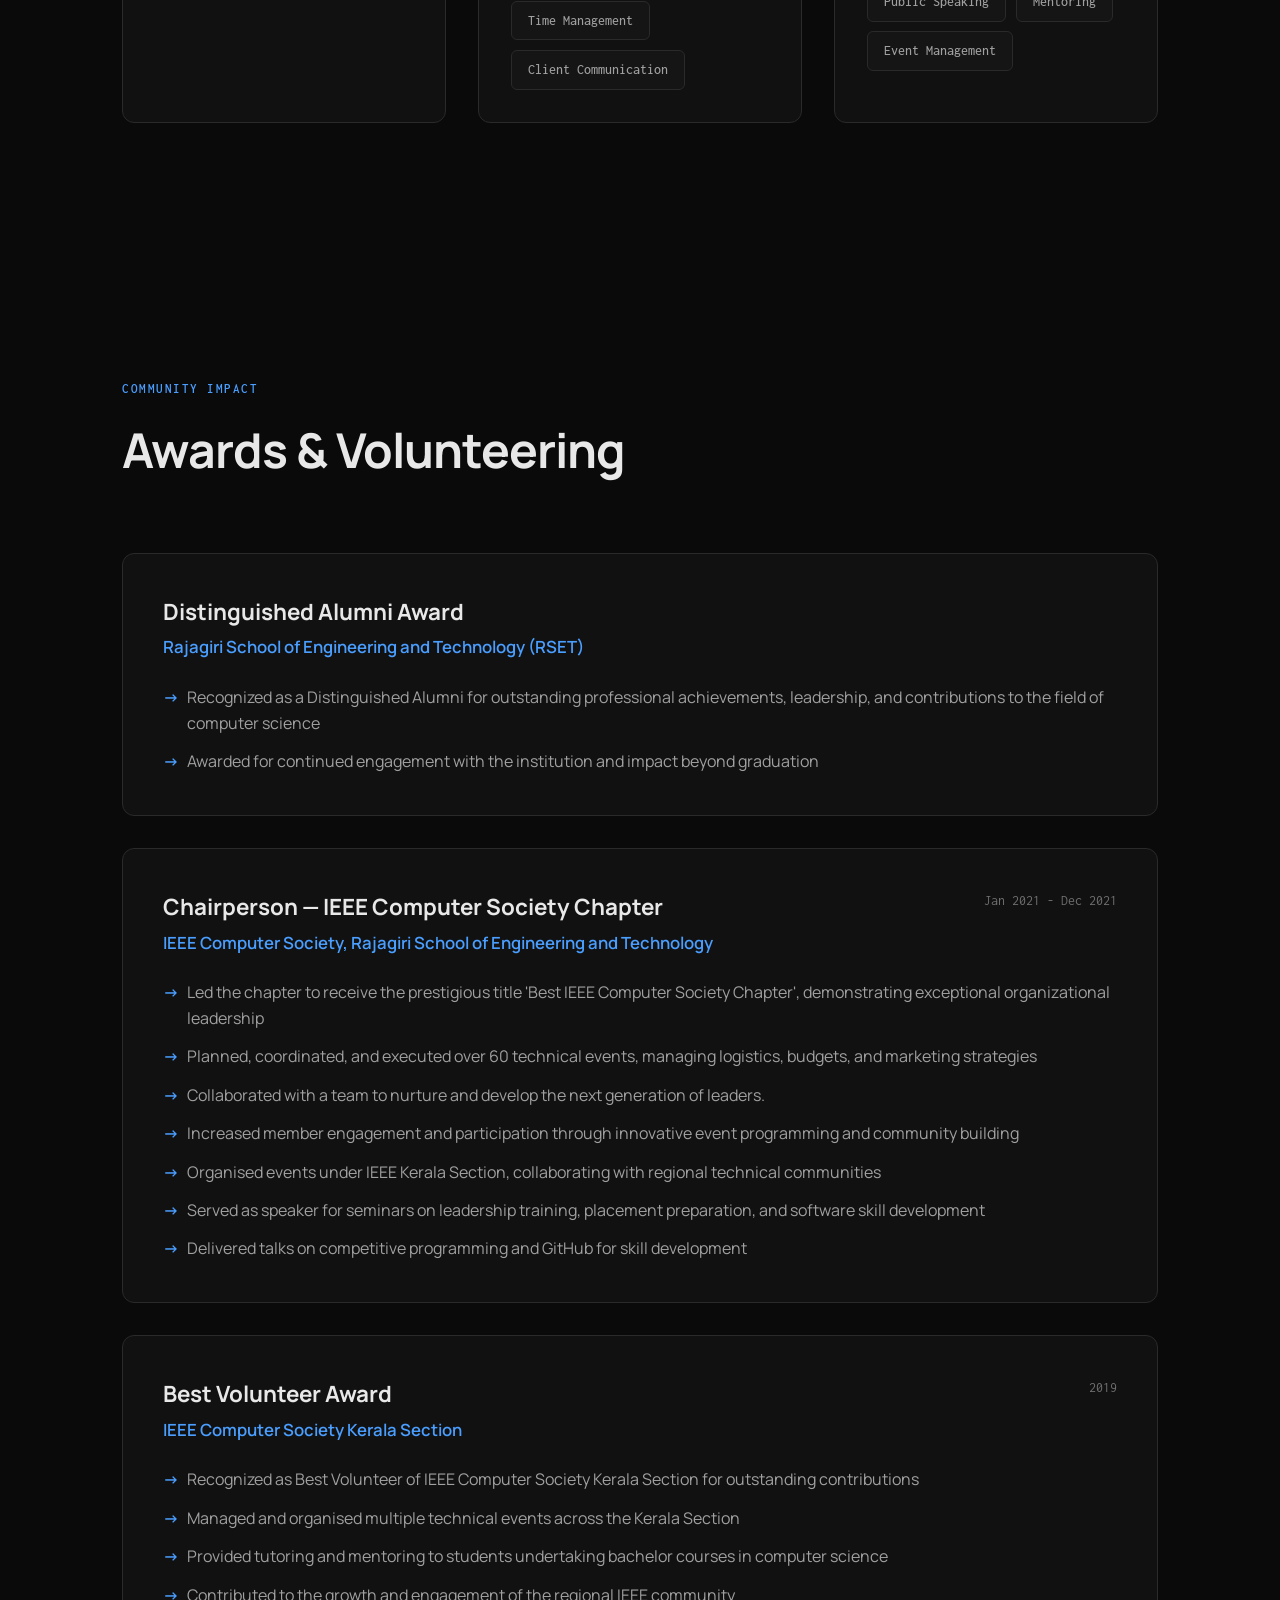
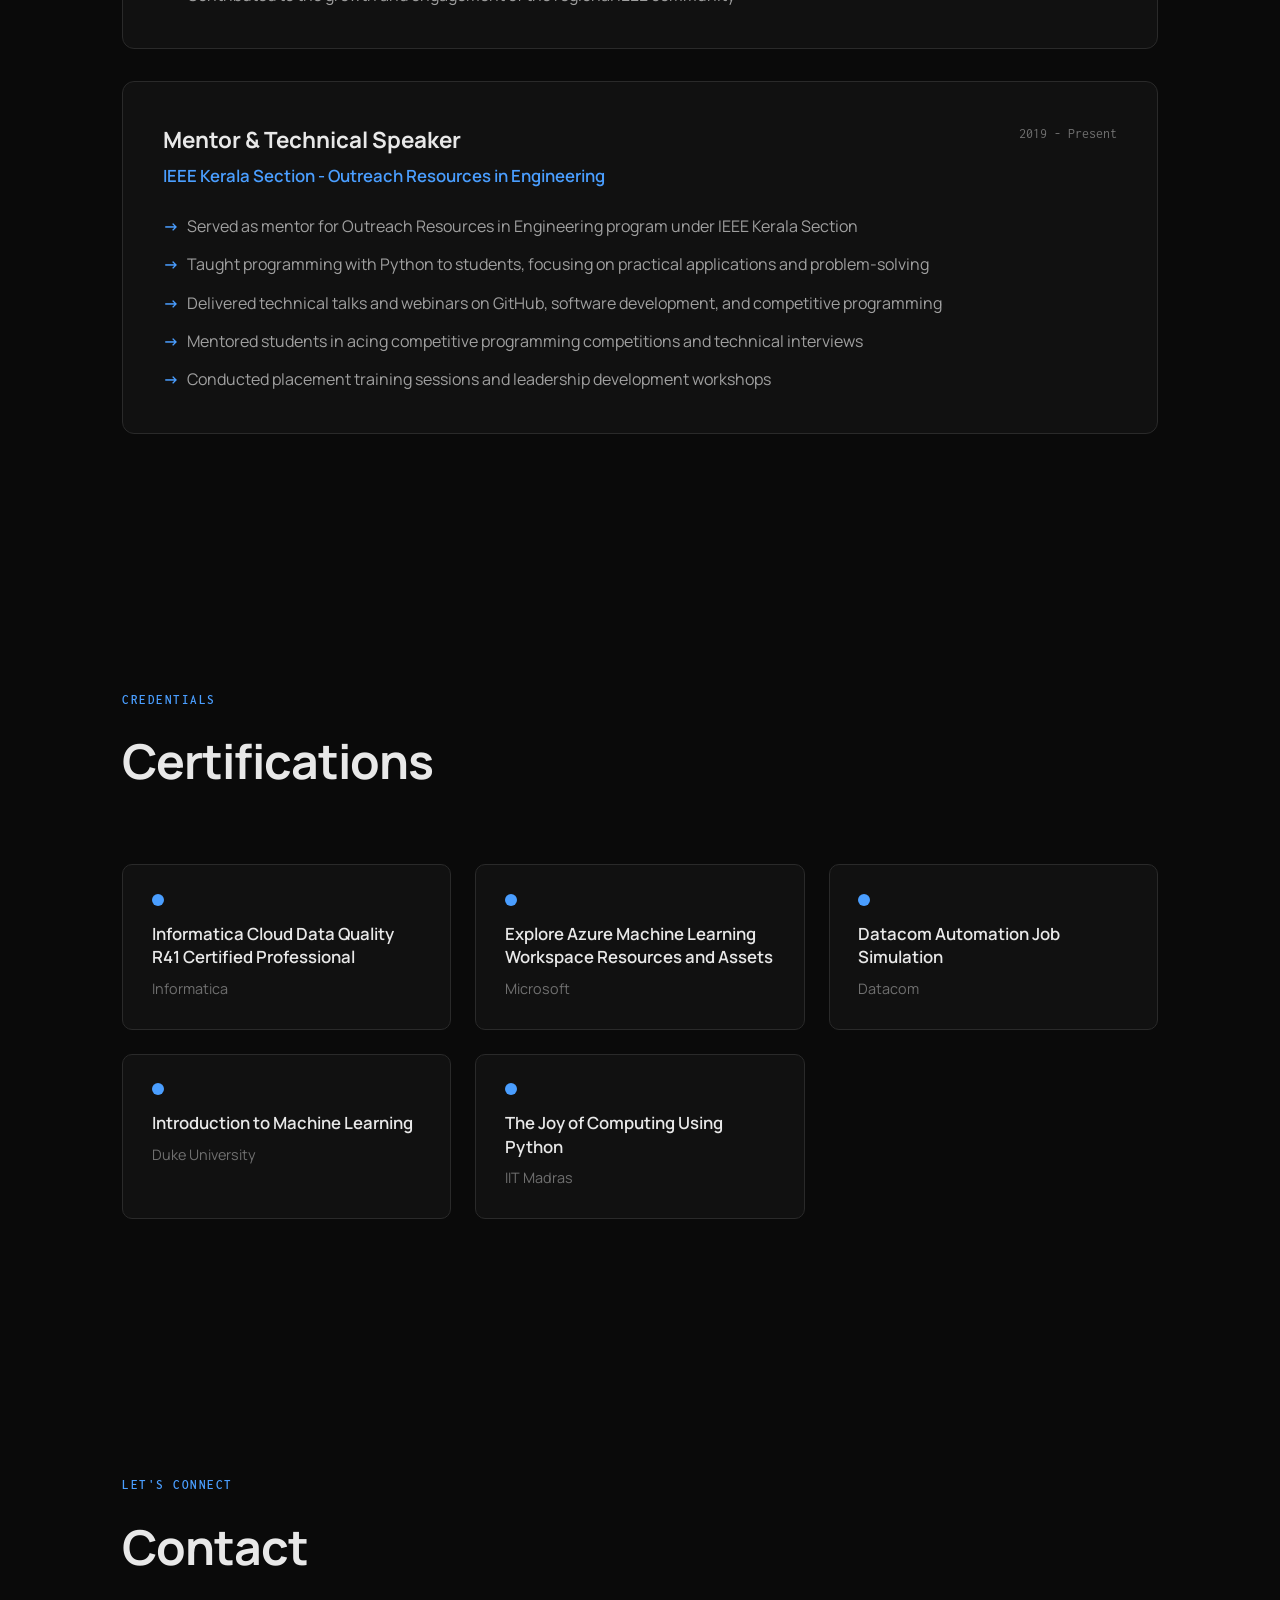
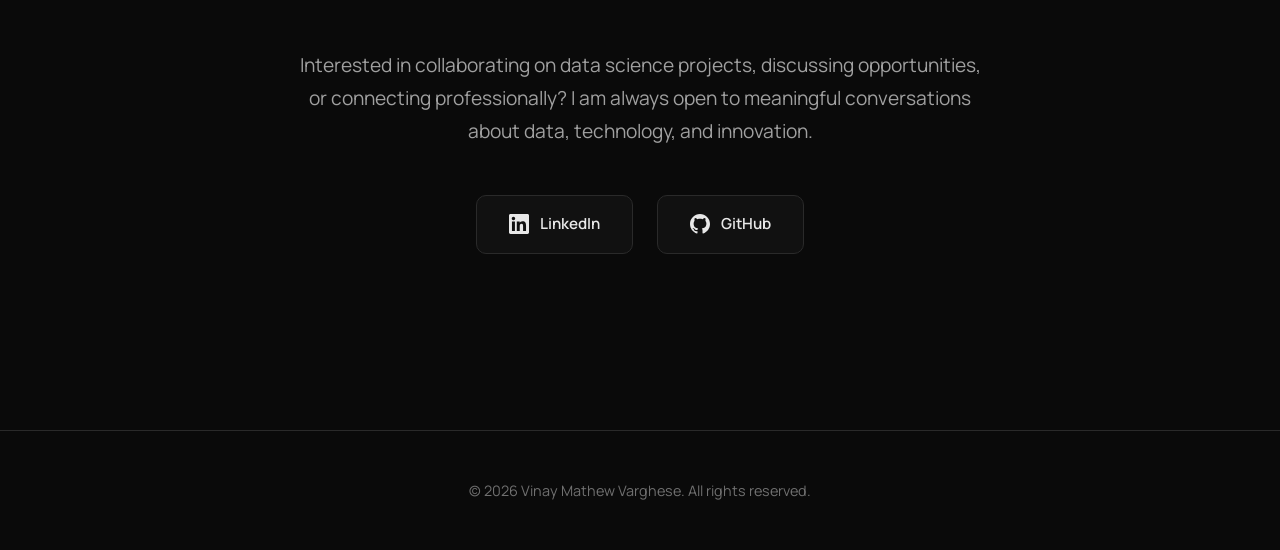
==== commit 7b0264e7: "17022026" ====
--- a/index.html
+++ b/index.html
@@ -54,7 +54,7 @@
                 <div class="about-text reveal">
                     <p>Analytical and results-driven data science graduate student with a strong foundation in data analysis, statistical modelling, and machine learning. Proficient in Python, R, SQL, and data visualisation, with a passion for transforming complex datasets into actionable business insights.</p>
                     <p>Worked at Informatica Inc., delivering enterprise data solutions for global clients across banking, insurance, and pharmaceutical sectors. Experienced in data workflows, quality management, governance, and client-facing technical engagement, with a proven ability to communicate effectively and meet timelines while coordinating with international stakeholders.</p>
-                    <p>Beyond technical expertise, I gained extensive leadership experience during my bachelor’s studies as Chairperson of the IEEE Computer Society Chapter, where I organized over 60 innovative events and was recognized as Best Volunteer of the IEEE Computer Society Kerala Section.</p>
+                    <p>Beyond technical expertise, I gained extensive leadership experience during my bachelor’s studies as Chairperson of the IEEE Computer Society Chapter, where I organized over 60 innovative events and was recognized on state level as Best Volunteer of the IEEE Computer Society.</p>
                 </div>
                 <div class="stats reveal">
                     <div class="stat-card">
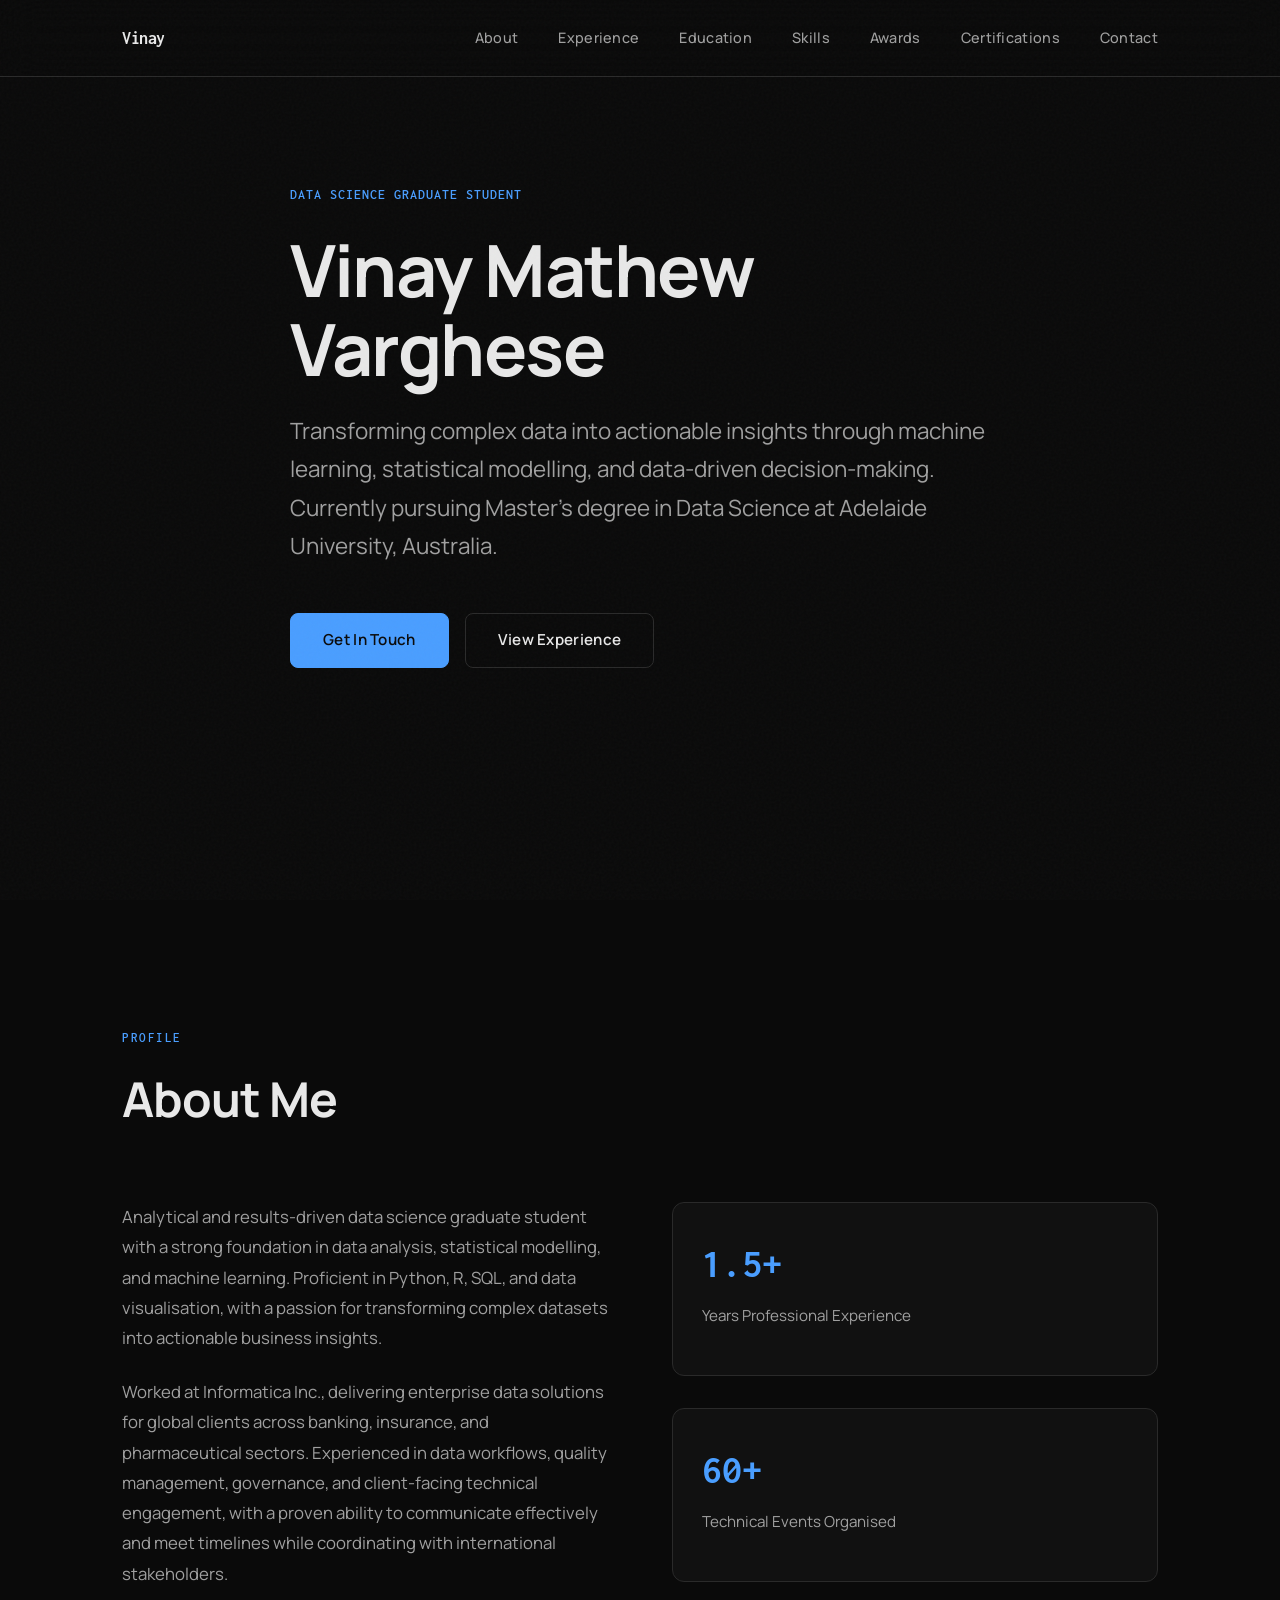
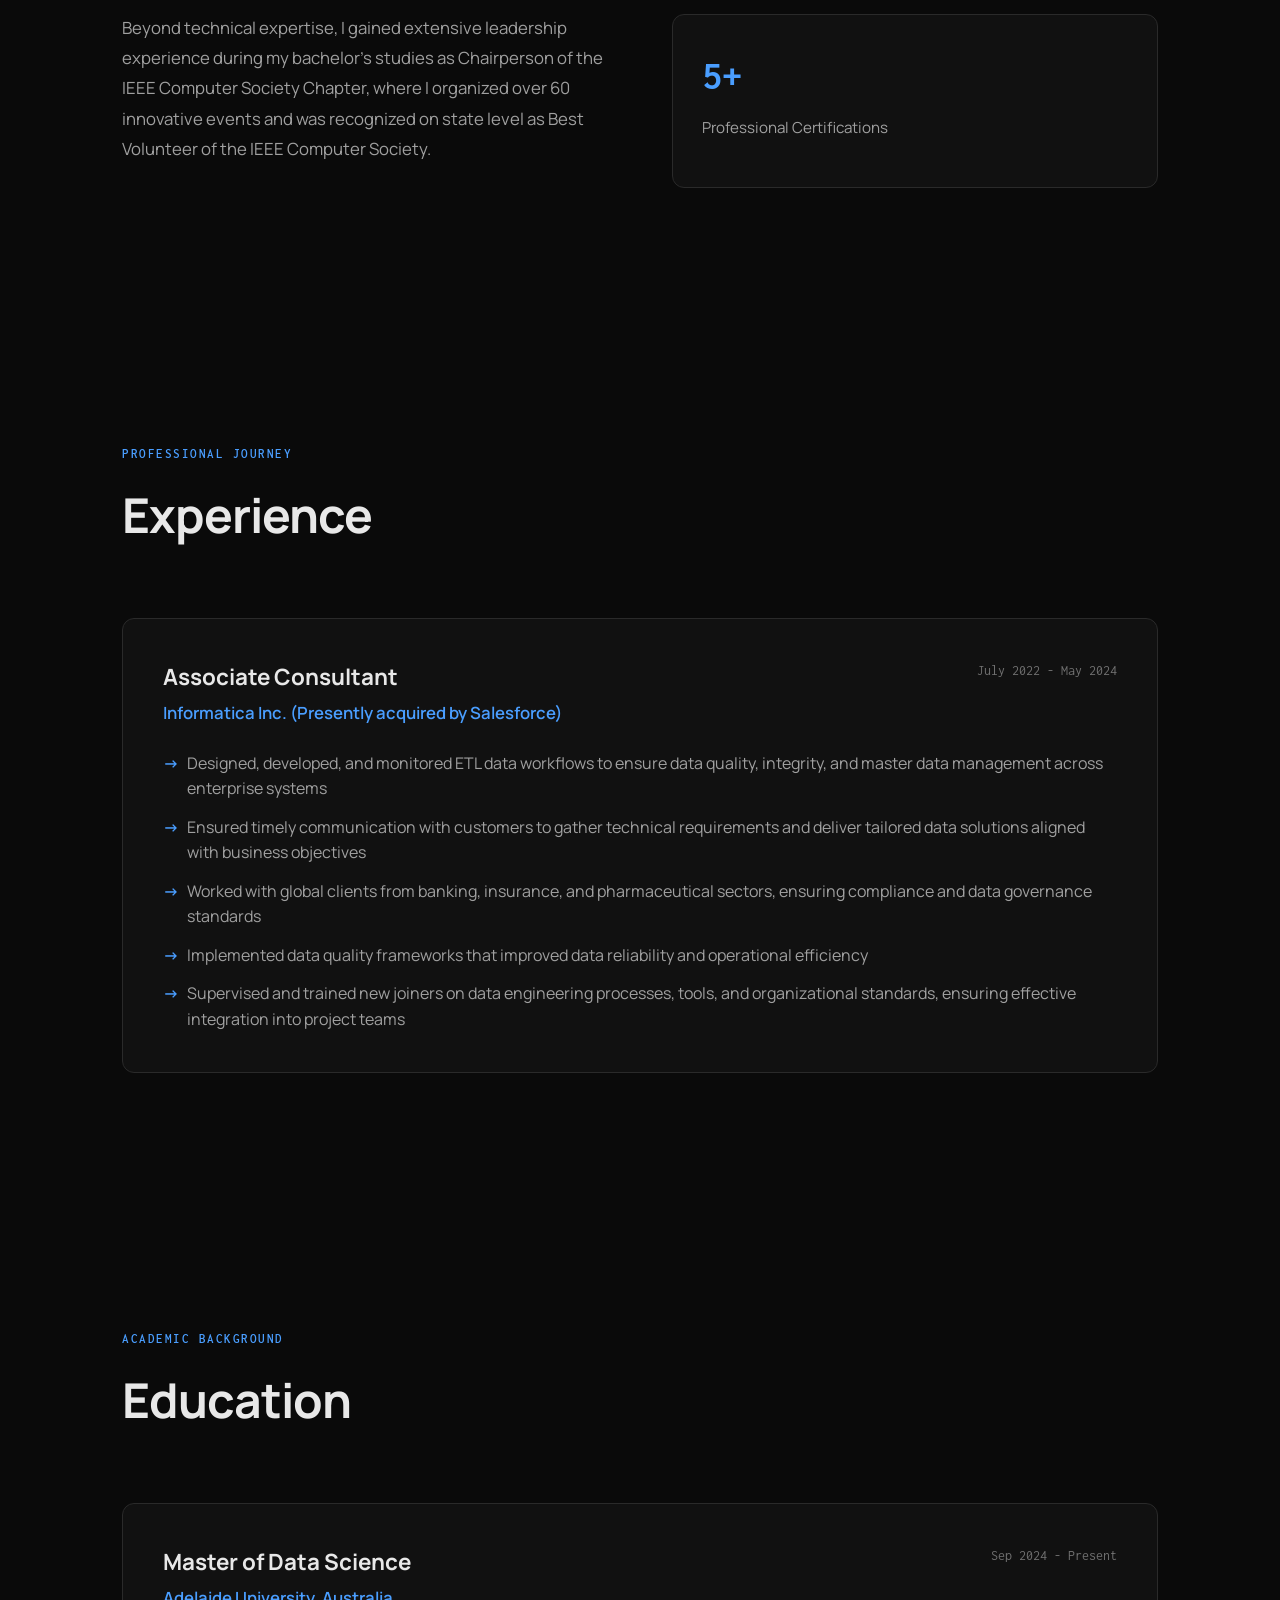
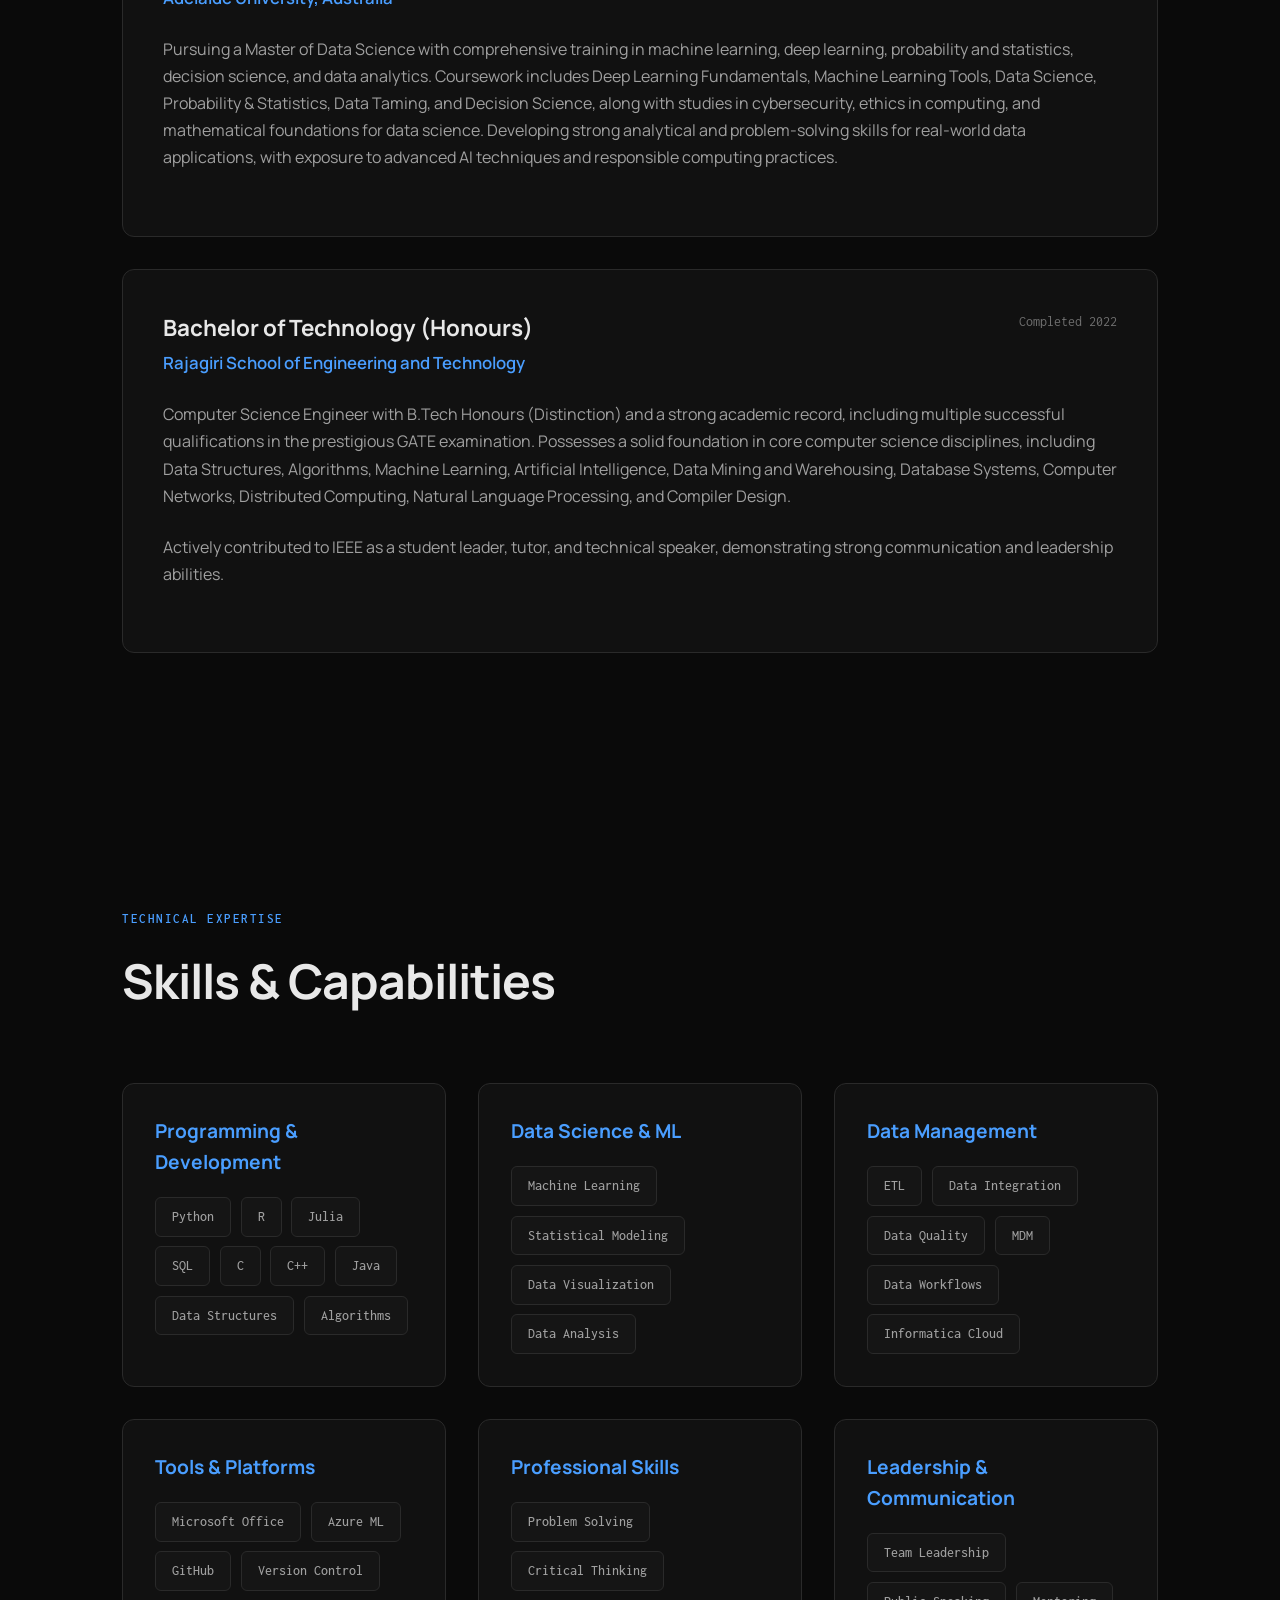
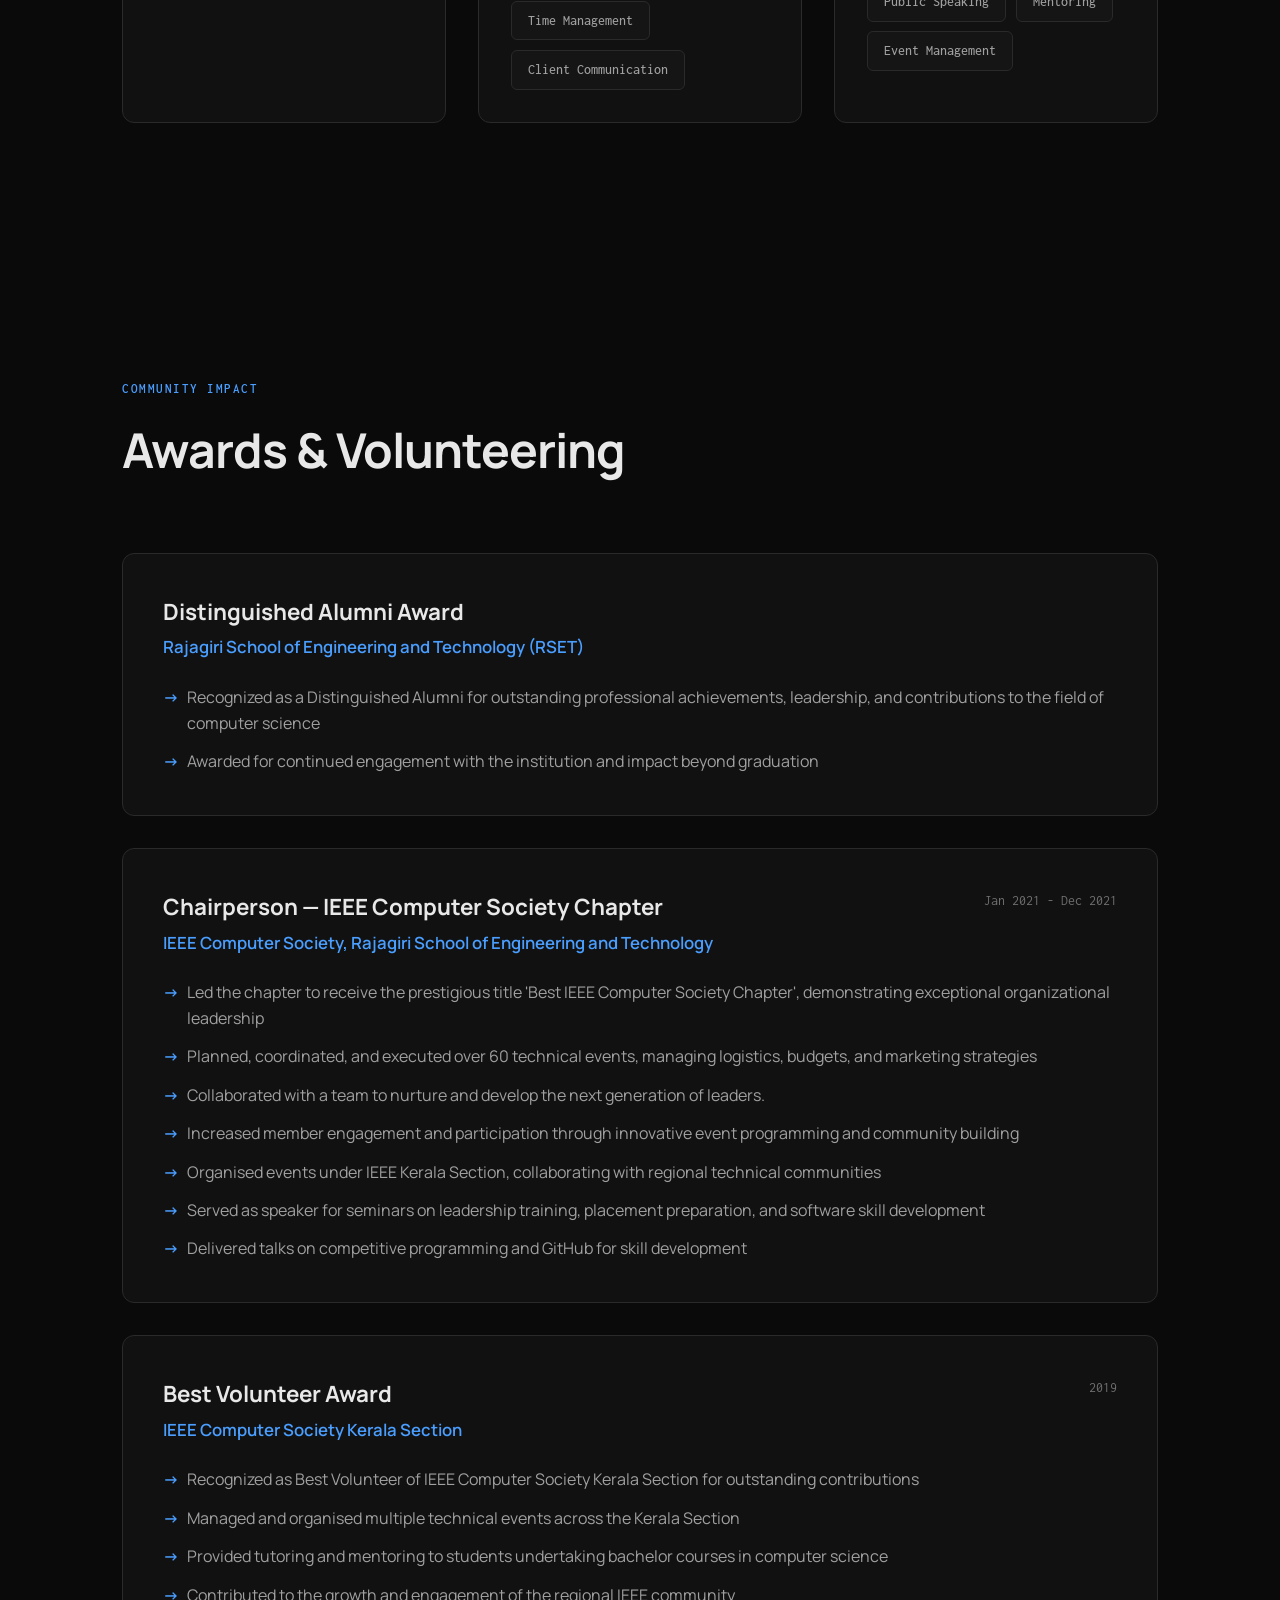
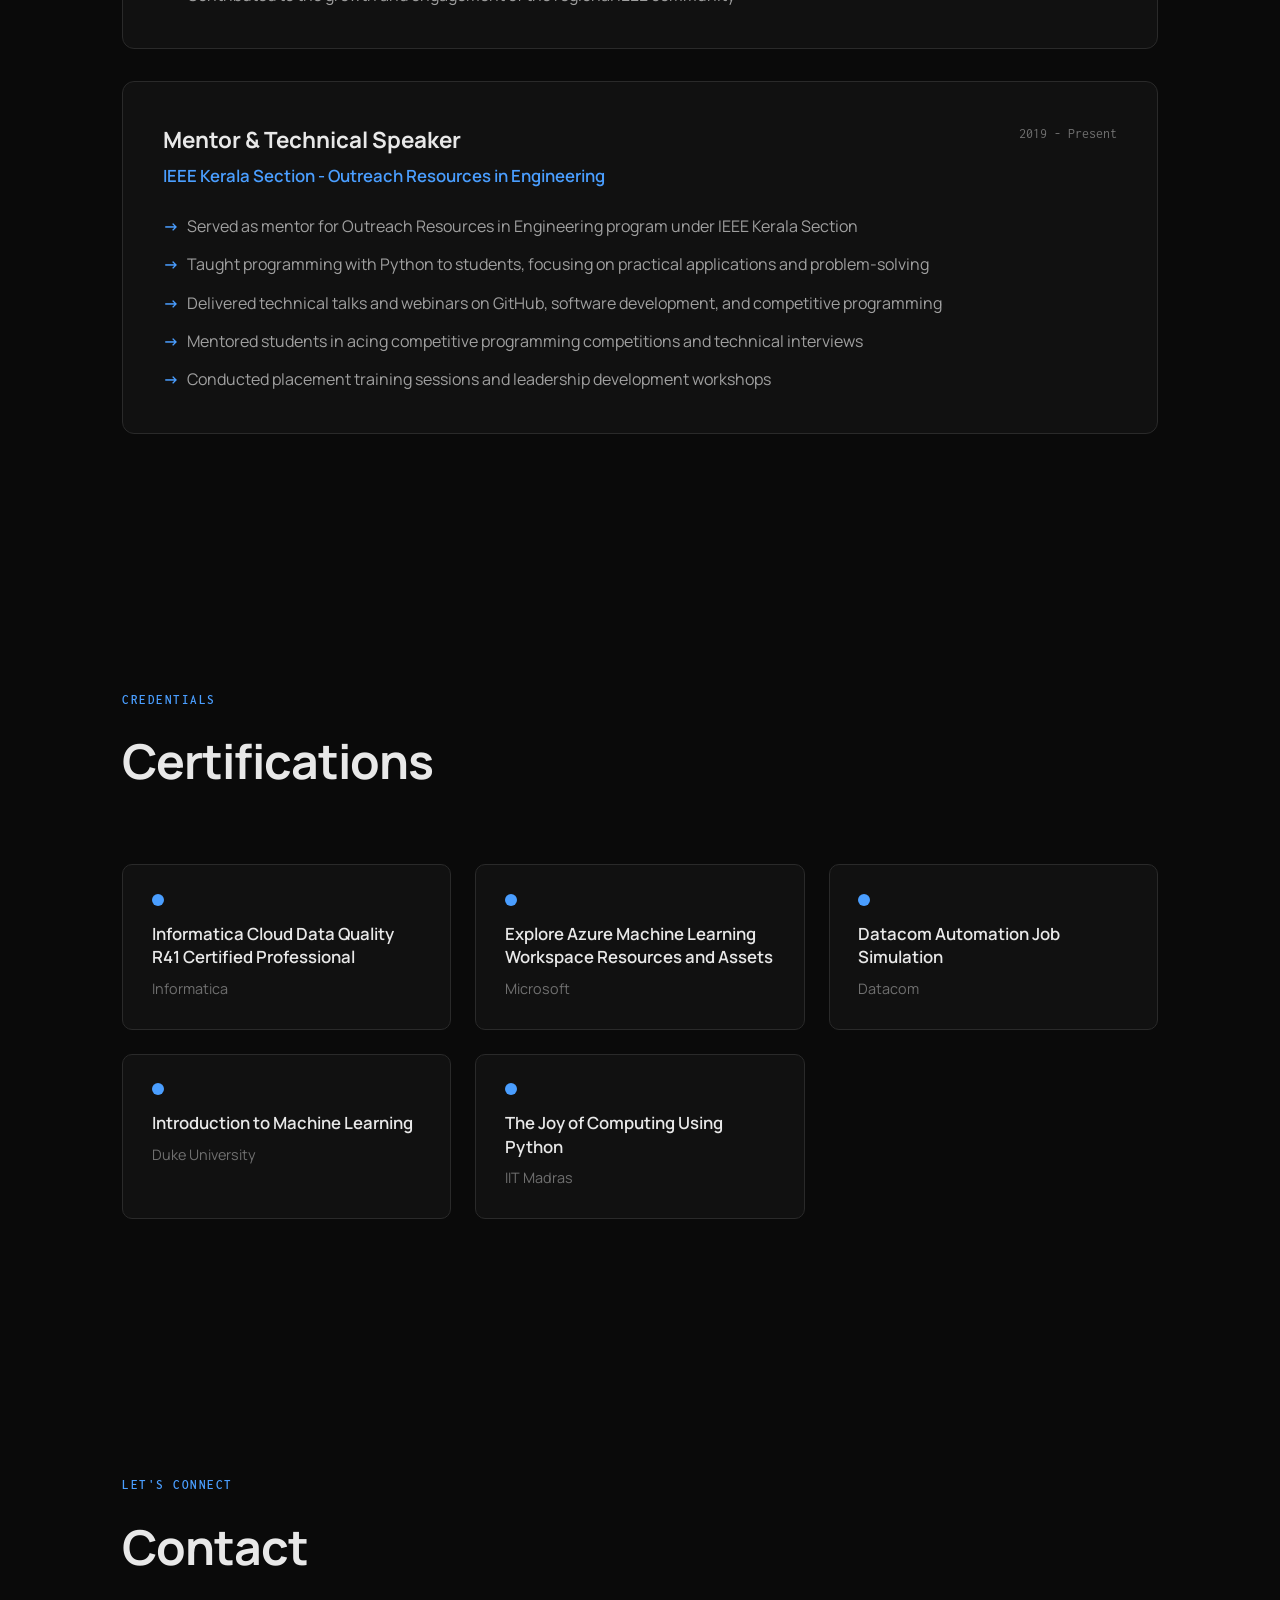
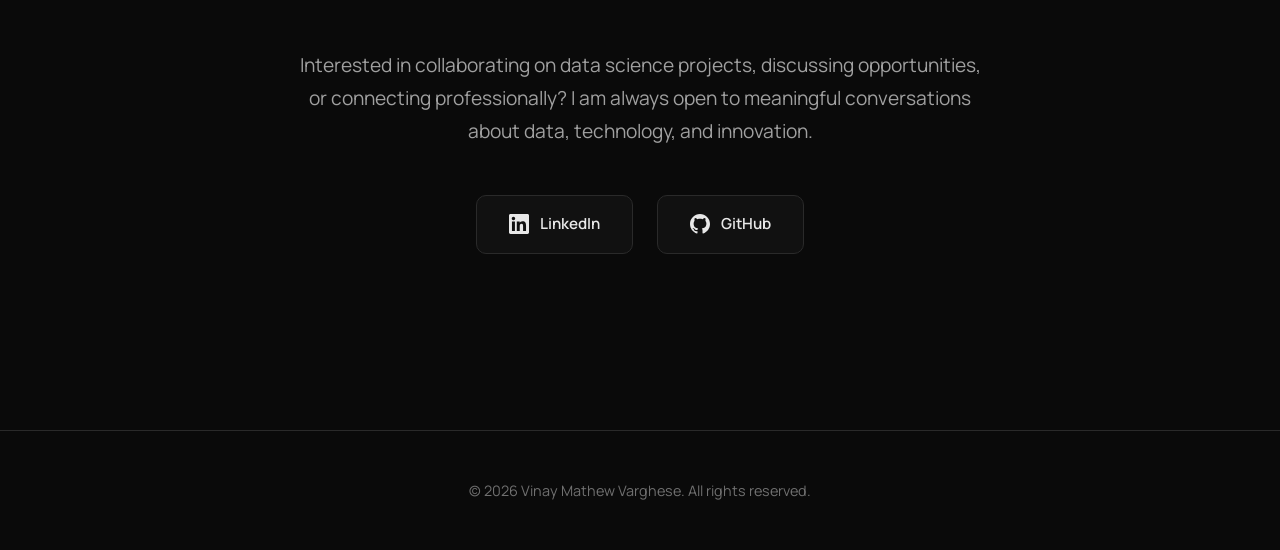
==== commit 72f99e56: "17022026" ====
--- a/index.html
+++ b/index.html
@@ -34,7 +34,7 @@
             <div class="hero-content">
                 <div class="hero-label">Data Science Graduate Student</div>
                 <h1>Vinay Mathew<br>Varghese</h1>
-                <p class="hero-subtitle">Transforming complex data into actionable insights through machine learning, statistical modelling, and data-driven decision-making. <br> Currently pursuing a Master of Data Science at The University of Adelaide.</p>
+                <p class="hero-subtitle">Transforming complex data into actionable insights through machine learning, statistical modelling, and data-driven decision-making. <br> Currently pursuing Master's degree in Data Science at Adelaide University, Australia.</p>
                 <div class="cta-buttons">
                     <a href="#contact" class="btn btn-primary">Get In Touch</a>
                     <a href="#experience" class="btn btn-secondary">View Experience</a>
@@ -150,6 +150,9 @@
                         <span class="skill-tag">R</span>
                         <span class="skill-tag">Julia</span>
                         <span class="skill-tag">SQL</span>
+                        <span class="skill-tag">C</span>
+                        <span class="skill-tag">C++</span>
+                        <span class="skill-tag">Java</span>
                         <span class="skill-tag">Data Structures</span>
                         <span class="skill-tag">Algorithms</span>
                     </div>
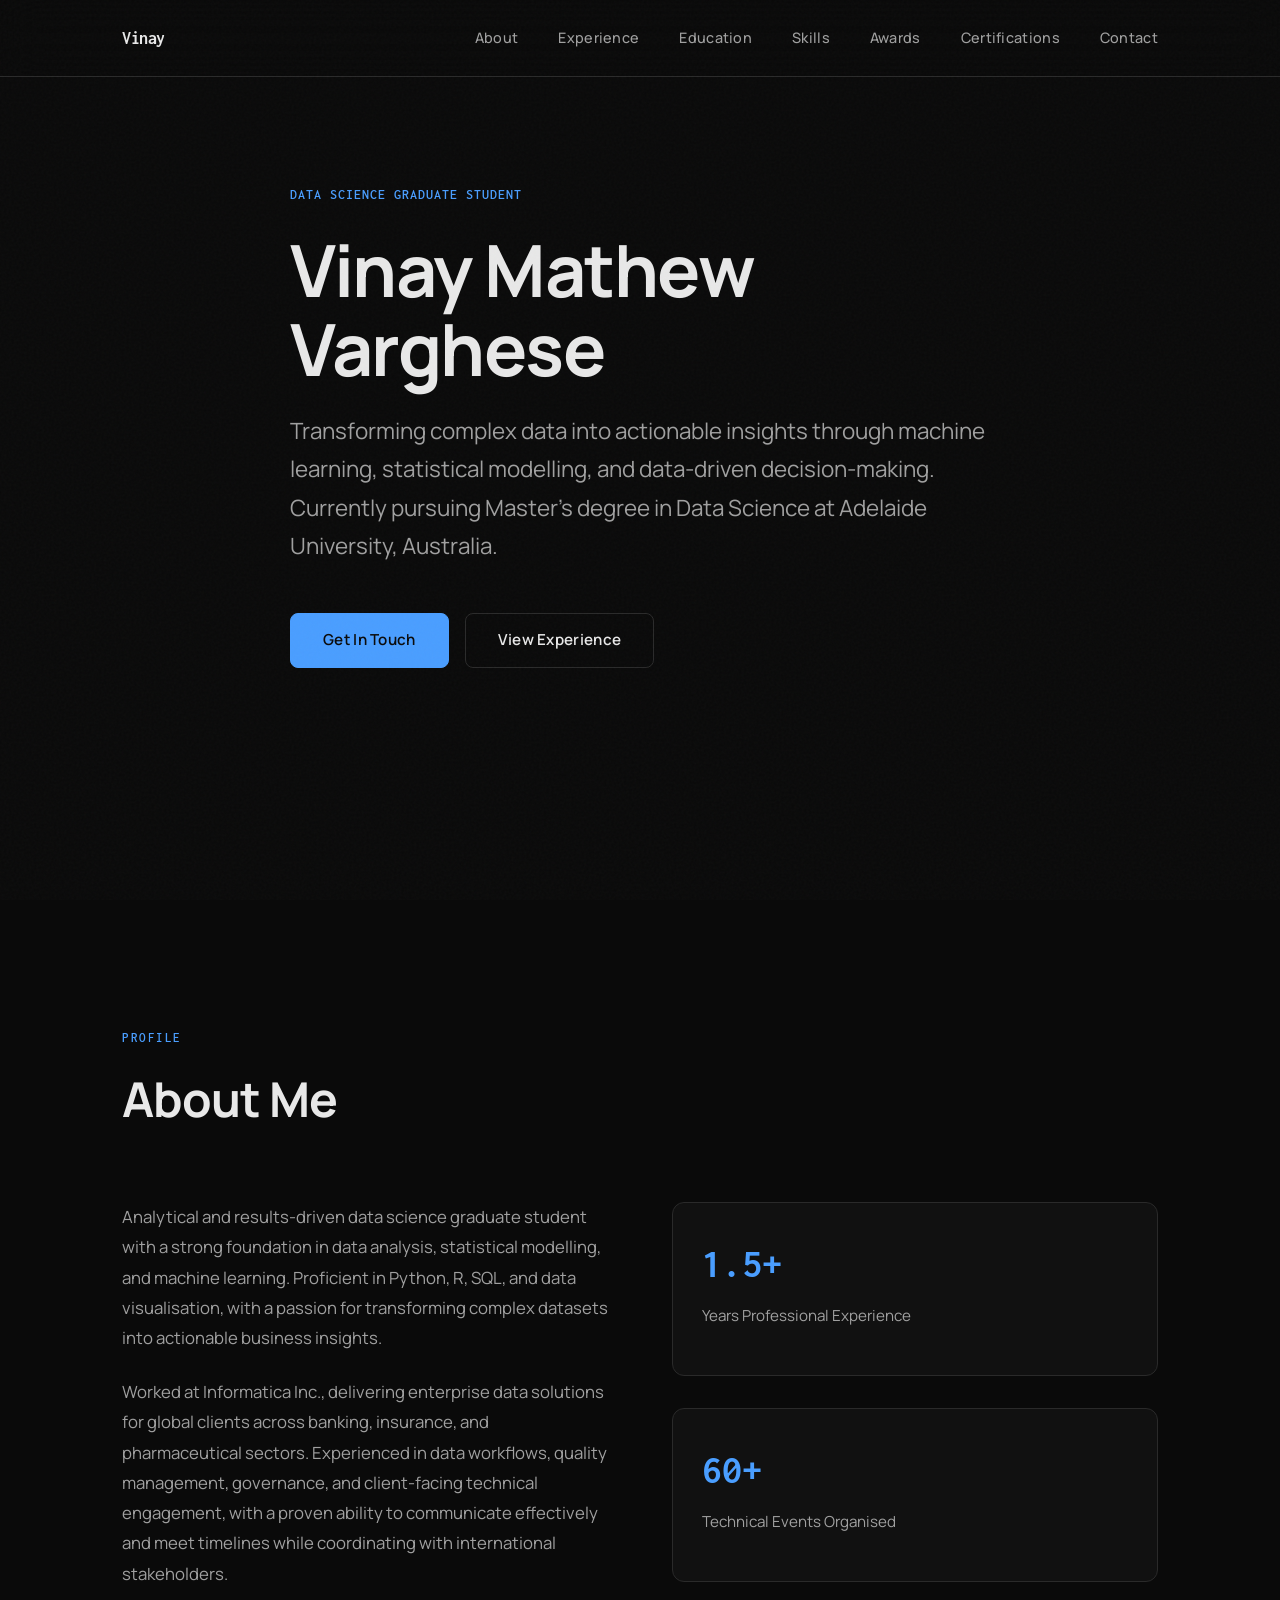
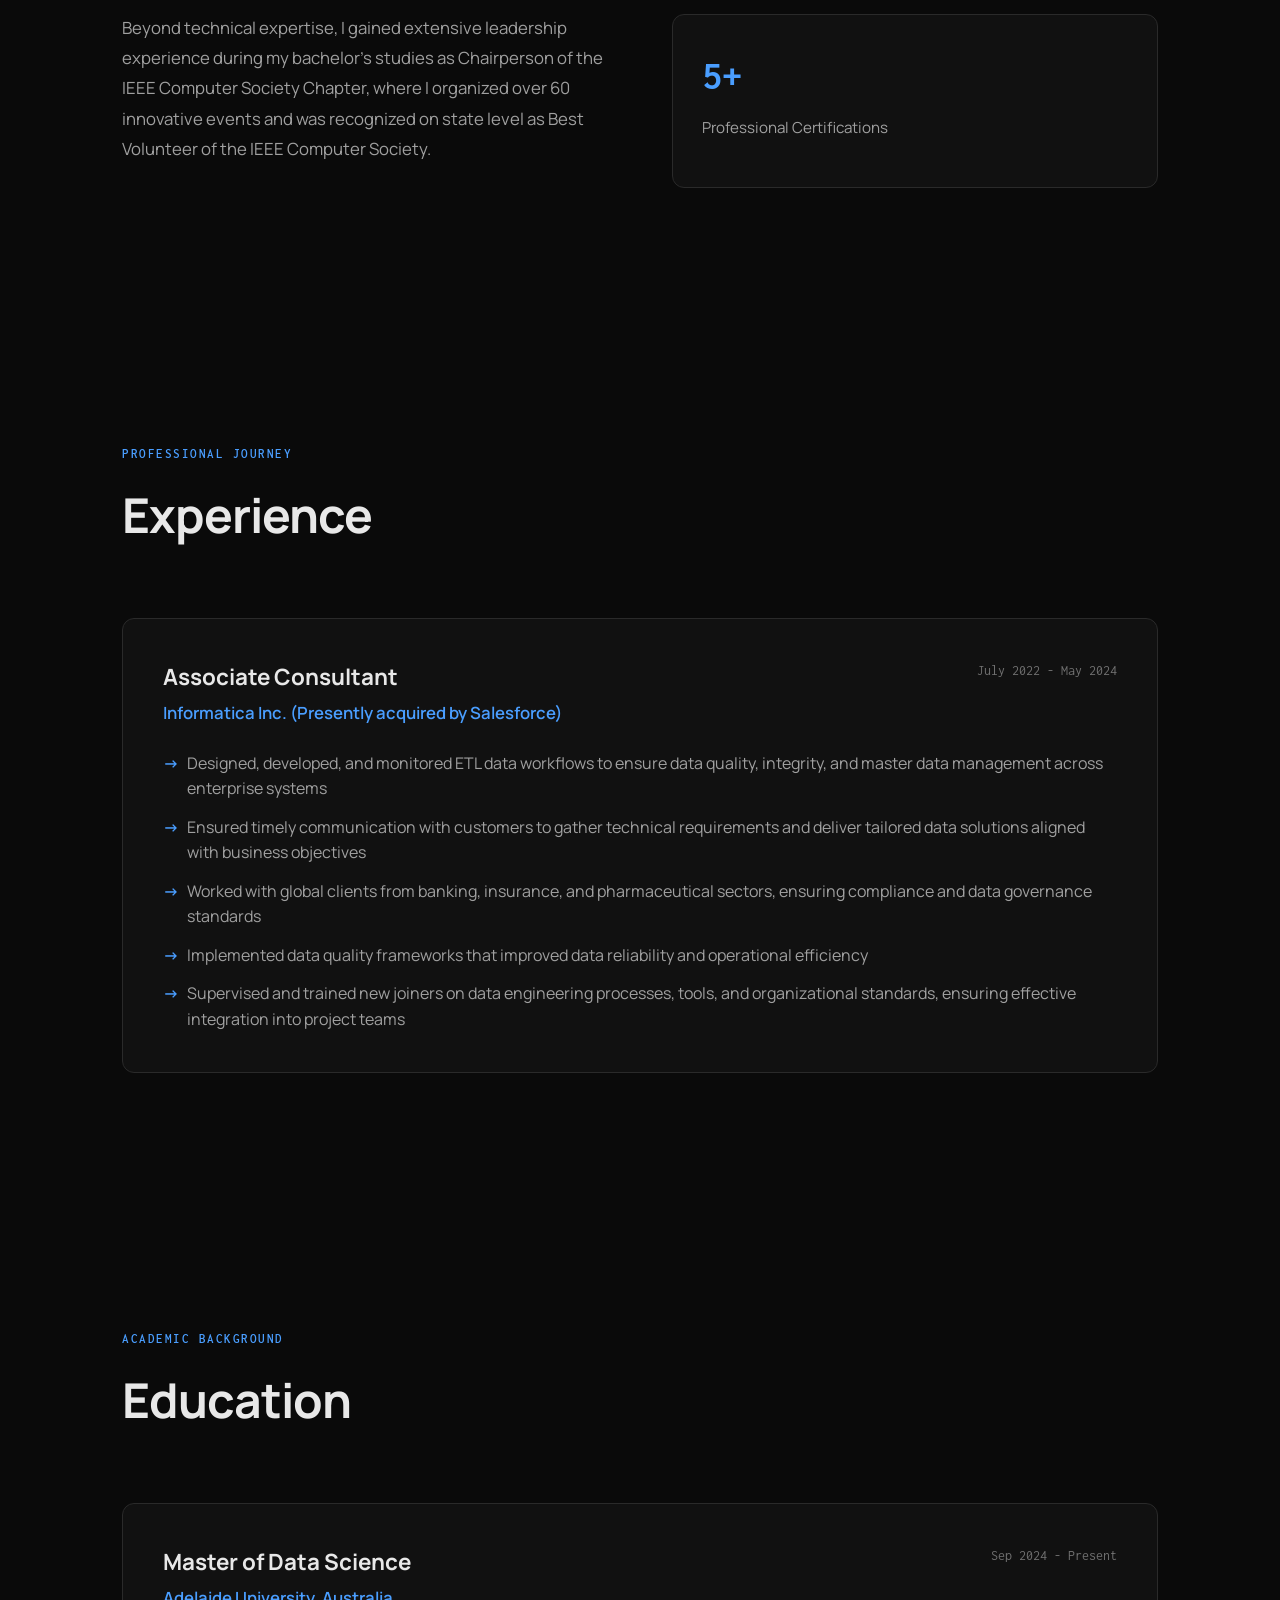
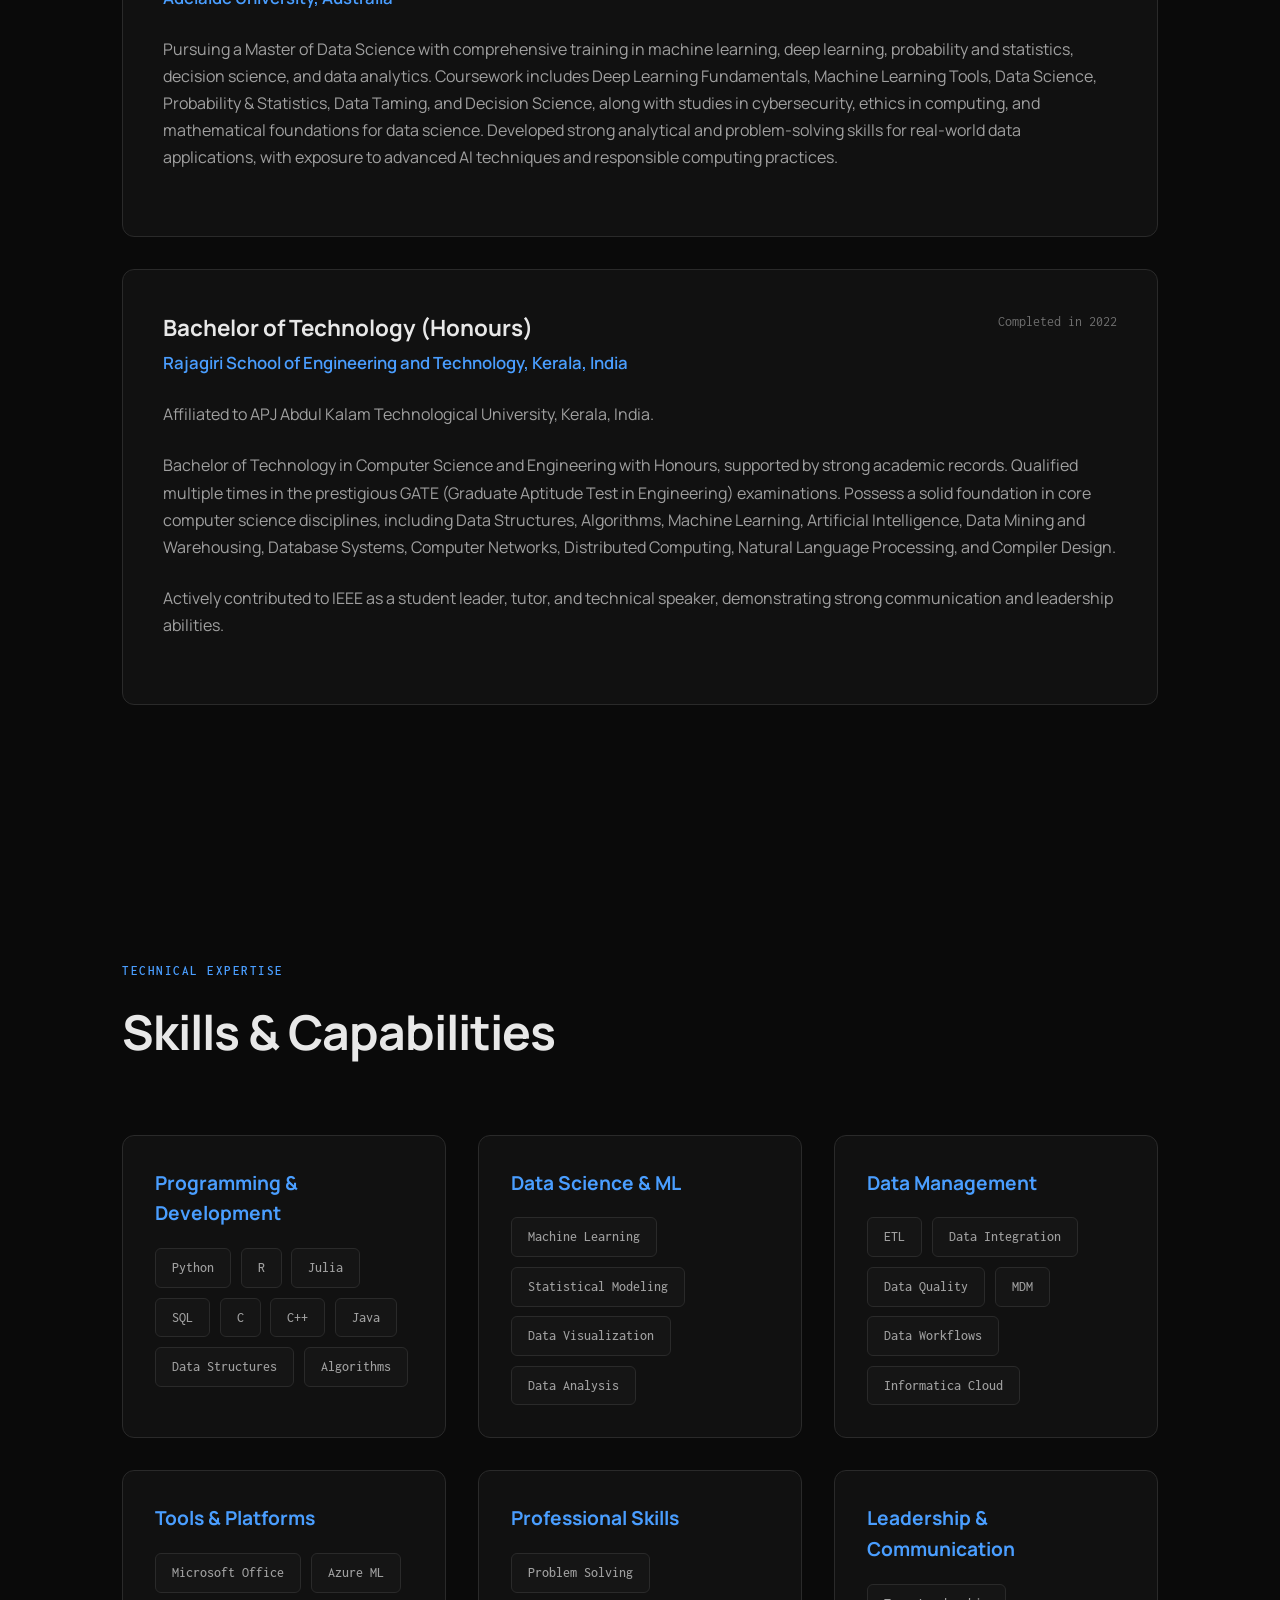
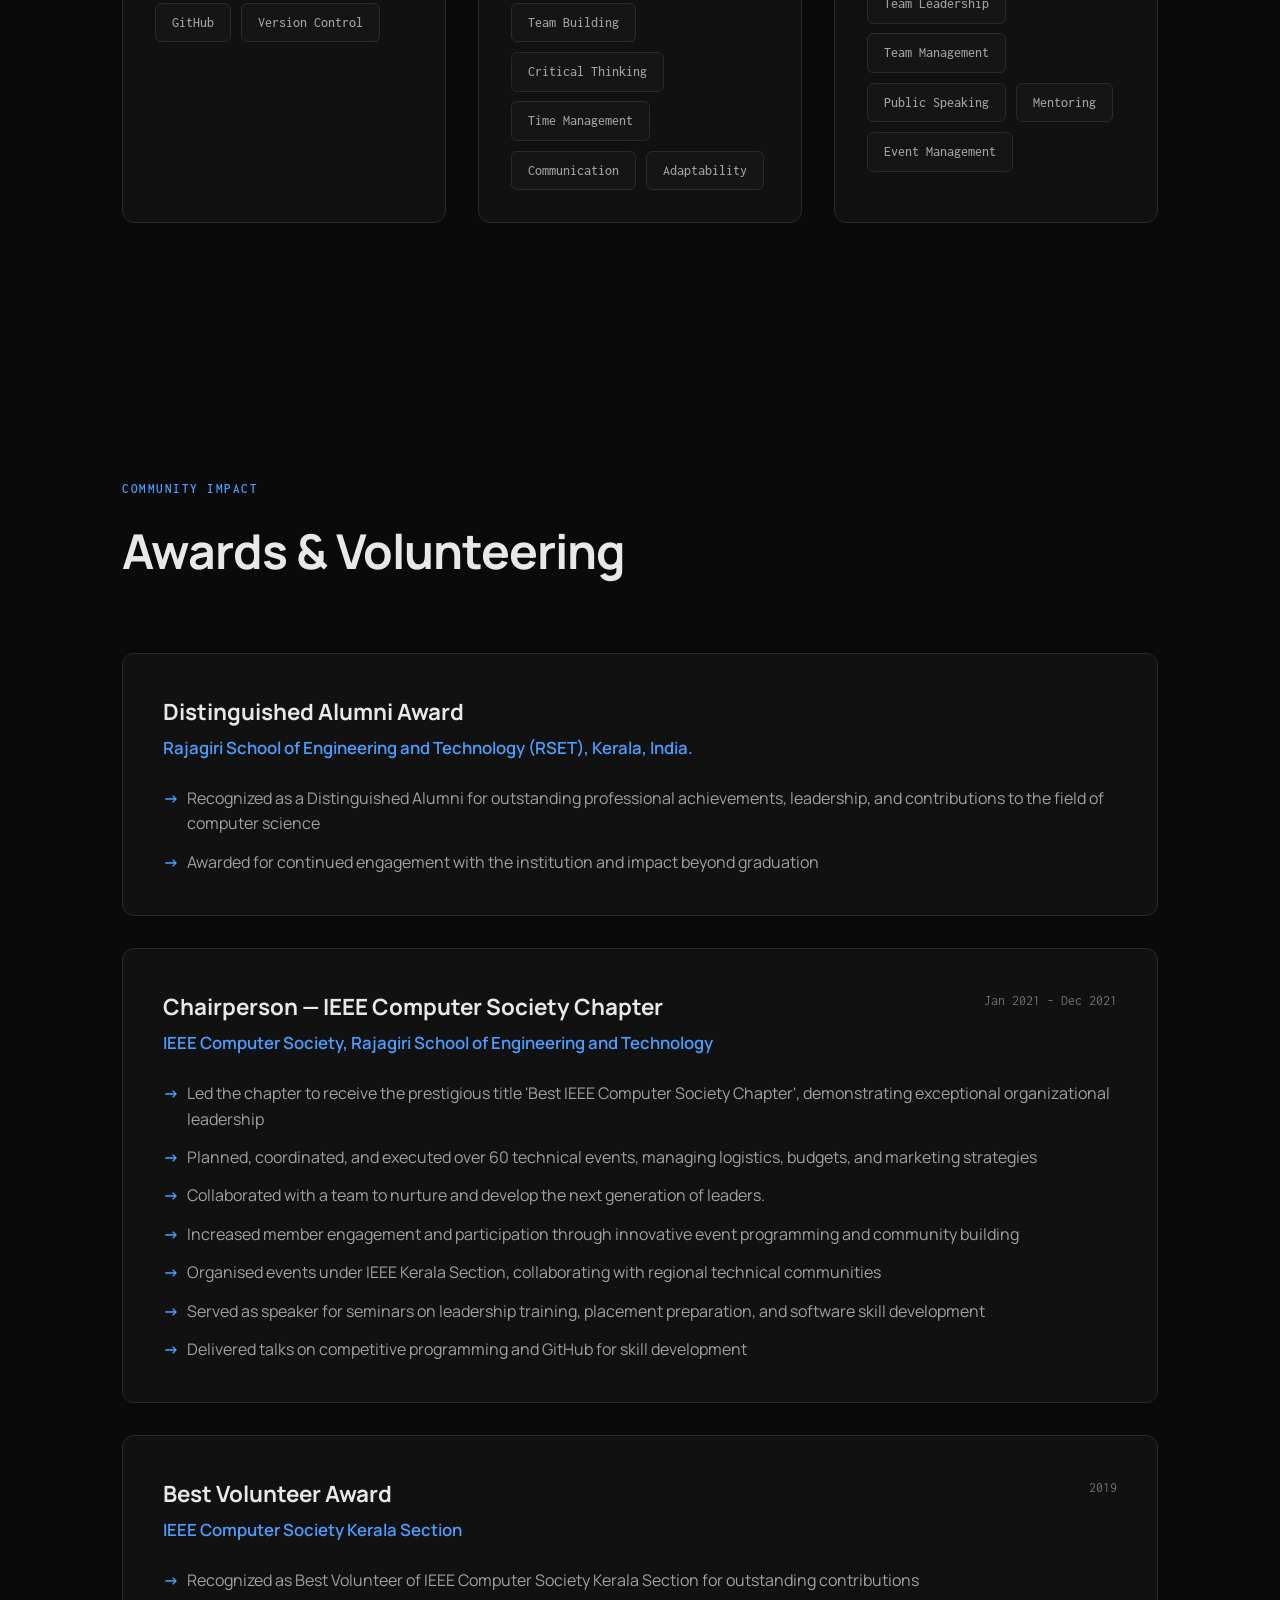
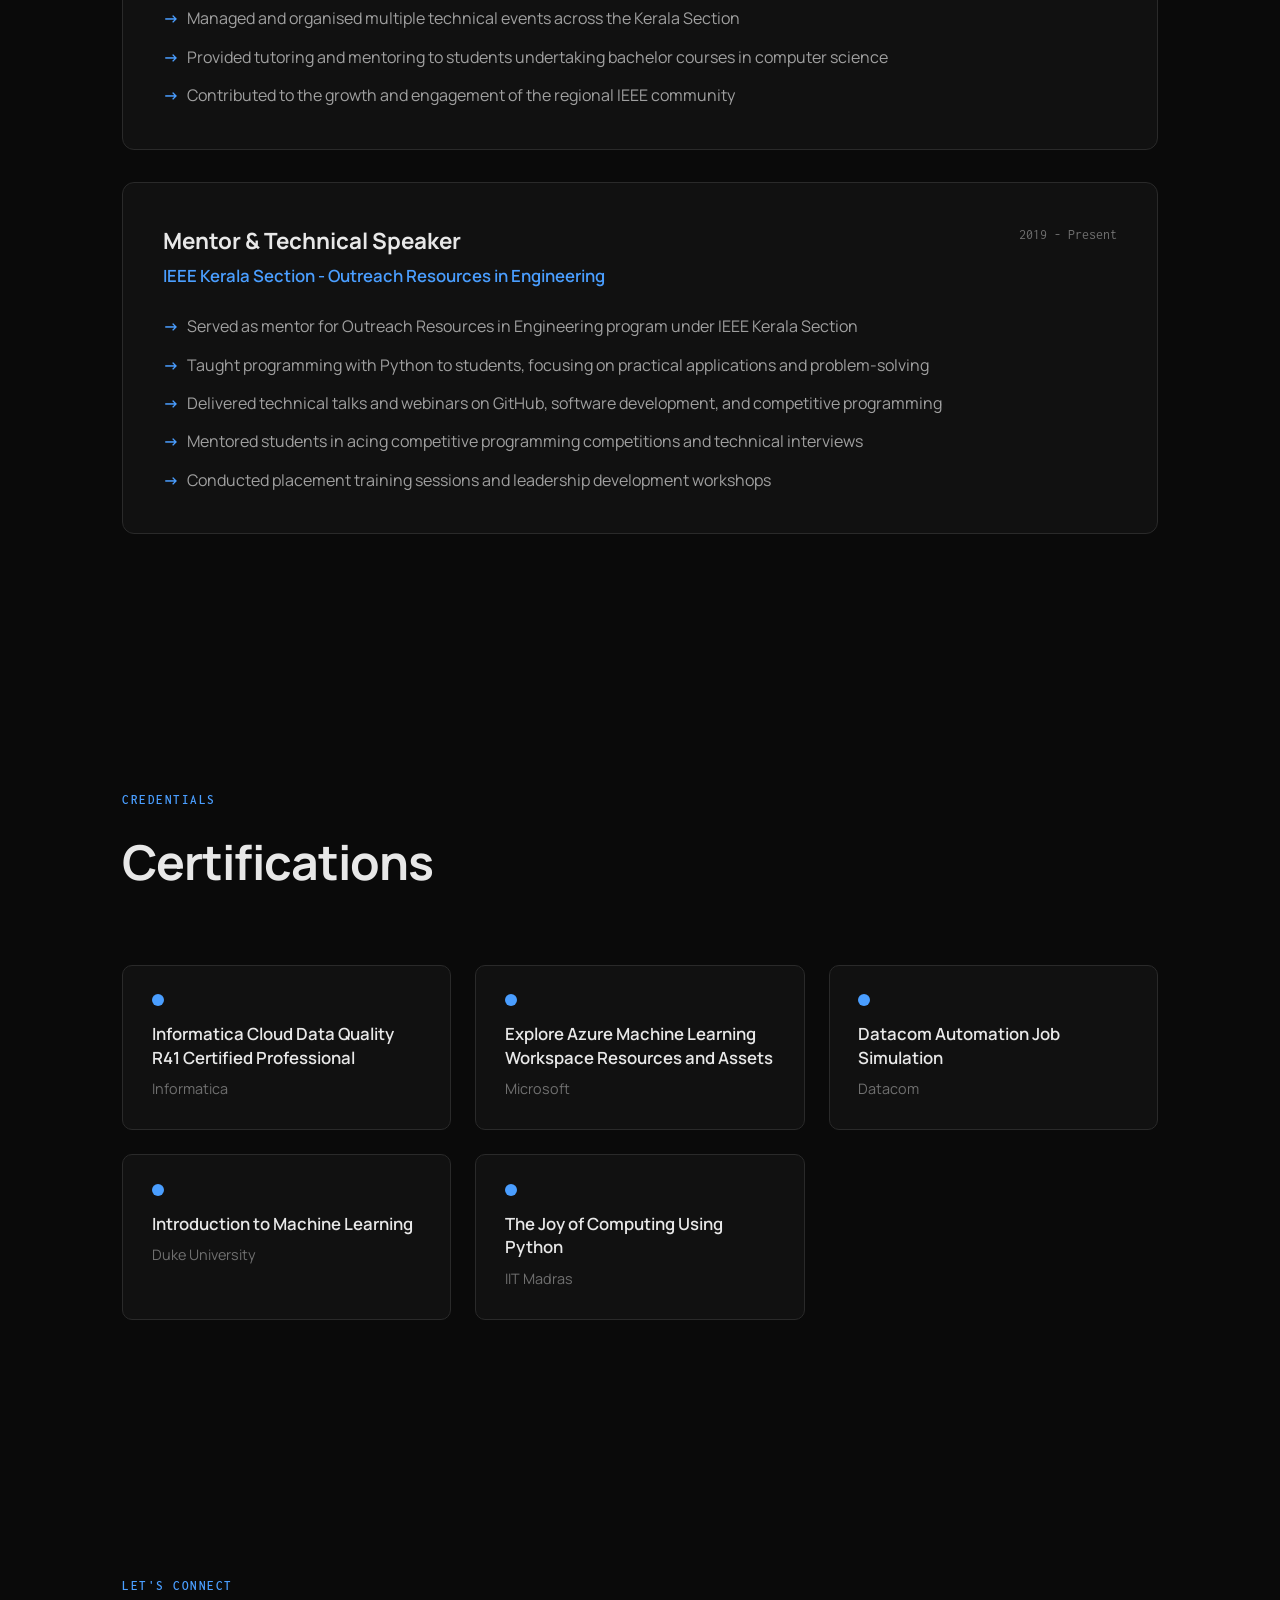
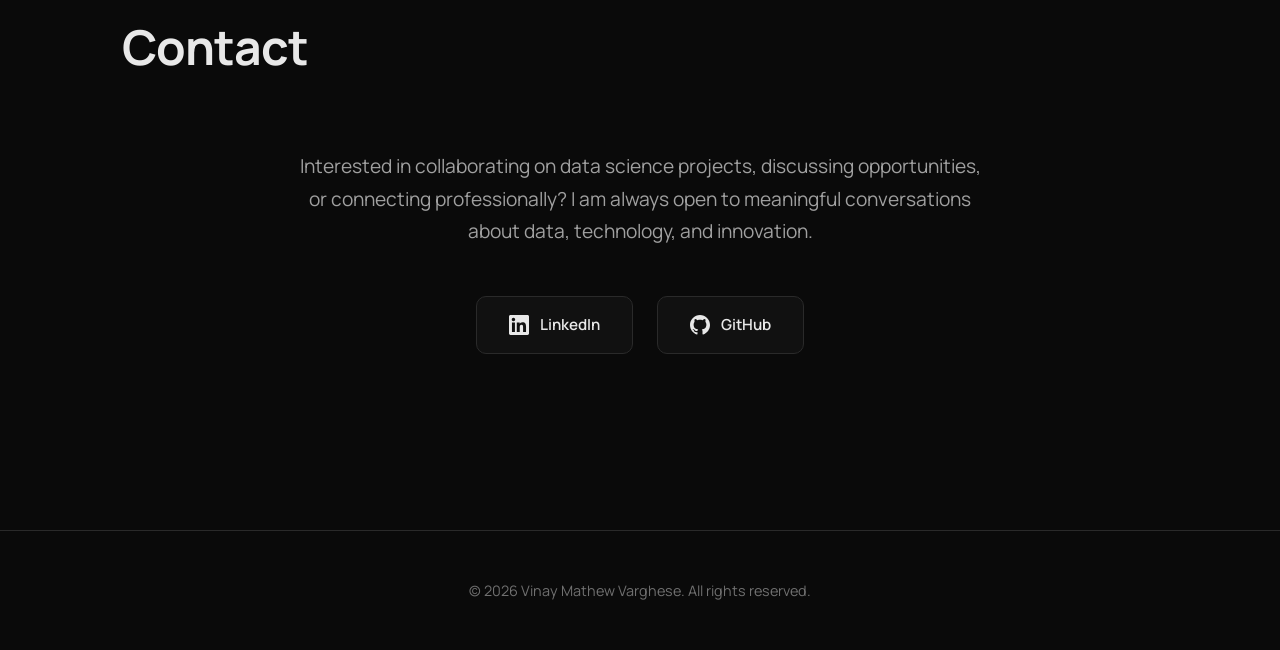
==== commit d67dc051: "17022026" ====
--- a/index.html
+++ b/index.html
@@ -118,18 +118,19 @@
                         </div>
                         <div class="experience-date">Sep 2024 - Present</div>
                     </div>
-                        <p class="experience-description">Pursuing a Master of Data Science with comprehensive training in machine learning, deep learning, probability and statistics, decision science, and data analytics. Coursework includes Deep Learning Fundamentals, Machine Learning Tools, Data Science, Probability & Statistics, Data Taming, and Decision Science, along with studies in cybersecurity, ethics in computing, and mathematical foundations for data science. Developing strong analytical and problem-solving skills for real-world data applications, with exposure to advanced AI techniques and responsible computing practices.</p>                
+                        <p class="experience-description">Pursuing a Master of Data Science with comprehensive training in machine learning, deep learning, probability and statistics, decision science, and data analytics. Coursework includes Deep Learning Fundamentals, Machine Learning Tools, Data Science, Probability & Statistics, Data Taming, and Decision Science, along with studies in cybersecurity, ethics in computing, and mathematical foundations for data science. Developed strong analytical and problem-solving skills for real-world data applications, with exposure to advanced AI techniques and responsible computing practices.</p>                
                     </div>
 
                 <div class="experience-card reveal">
                     <div class="experience-header">
                         <div>
                             <div class="experience-title">Bachelor of Technology (Honours)</div>
-                            <div class="experience-company">Rajagiri School of Engineering and Technology</div>
-                        </div>
-                        <div class="experience-date">Completed 2022</div>
-                    </div>
-                        <p class="experience-description">Computer Science Engineer with B.Tech Honours (Distinction) and a strong academic record, including multiple successful qualifications in the prestigious GATE examination. Possesses a solid foundation in core computer science disciplines, including Data Structures, Algorithms, Machine Learning, Artificial Intelligence, Data Mining and Warehousing, Database Systems, Computer Networks, Distributed Computing, Natural Language Processing, and Compiler Design.</p>
+                            <div class="experience-company">Rajagiri School of Engineering and Technology, Kerala, India</div>
+                        </div>
+                        <div class="experience-date">Completed in 2022</div>
+                    </div>
+                        <p class="experience-description">Affiliated to APJ Abdul Kalam Technological University, Kerala, India.</p>
+                        <p class="experience-description">Bachelor of Technology in Computer Science and Engineering with Honours, supported by strong academic records. Qualified multiple times in the prestigious GATE (Graduate Aptitude Test in Engineering) examinations. Possess a solid foundation in core computer science disciplines, including Data Structures, Algorithms, Machine Learning, Artificial Intelligence, Data Mining and Warehousing, Database Systems, Computer Networks, Distributed Computing, Natural Language Processing, and Compiler Design.</p>
                         <p class="experience-description">Actively contributed to IEEE as a student leader, tutor, and technical speaker, demonstrating strong communication and leadership abilities. </p>            
                 </div>
         </div>
@@ -194,9 +195,11 @@
                     <h3>Professional Skills</h3>
                     <div class="skill-tags">
                         <span class="skill-tag">Problem Solving</span>
+                        <span class="skill-tag">Team Building</span>
                         <span class="skill-tag">Critical Thinking</span>
                         <span class="skill-tag">Time Management</span>
-                        <span class="skill-tag">Client Communication</span>
+                        <span class="skill-tag">Communication</span>
+                        <span class="skill-tag">Adaptability</span>
                     </div>
                 </div>
 
@@ -204,6 +207,7 @@
                     <h3>Leadership & Communication</h3>
                     <div class="skill-tags">
                         <span class="skill-tag">Team Leadership</span>
+                        <span class="skill-tag">Team Management</span>
                         <span class="skill-tag">Public Speaking</span>
                         <span class="skill-tag">Mentoring</span>
                         <span class="skill-tag">Event Management</span>
@@ -227,7 +231,7 @@
                         <div>
                             <div class="experience-title">Distinguished Alumni Award</div>
                             <div class="experience-company">
-                                Rajagiri School of Engineering and Technology (RSET)
+                                Rajagiri School of Engineering and Technology (RSET), Kerala, India.
                             </div>
                         </div>
                         <!-- <div class="experience-date">2018 - 2022</div> -->
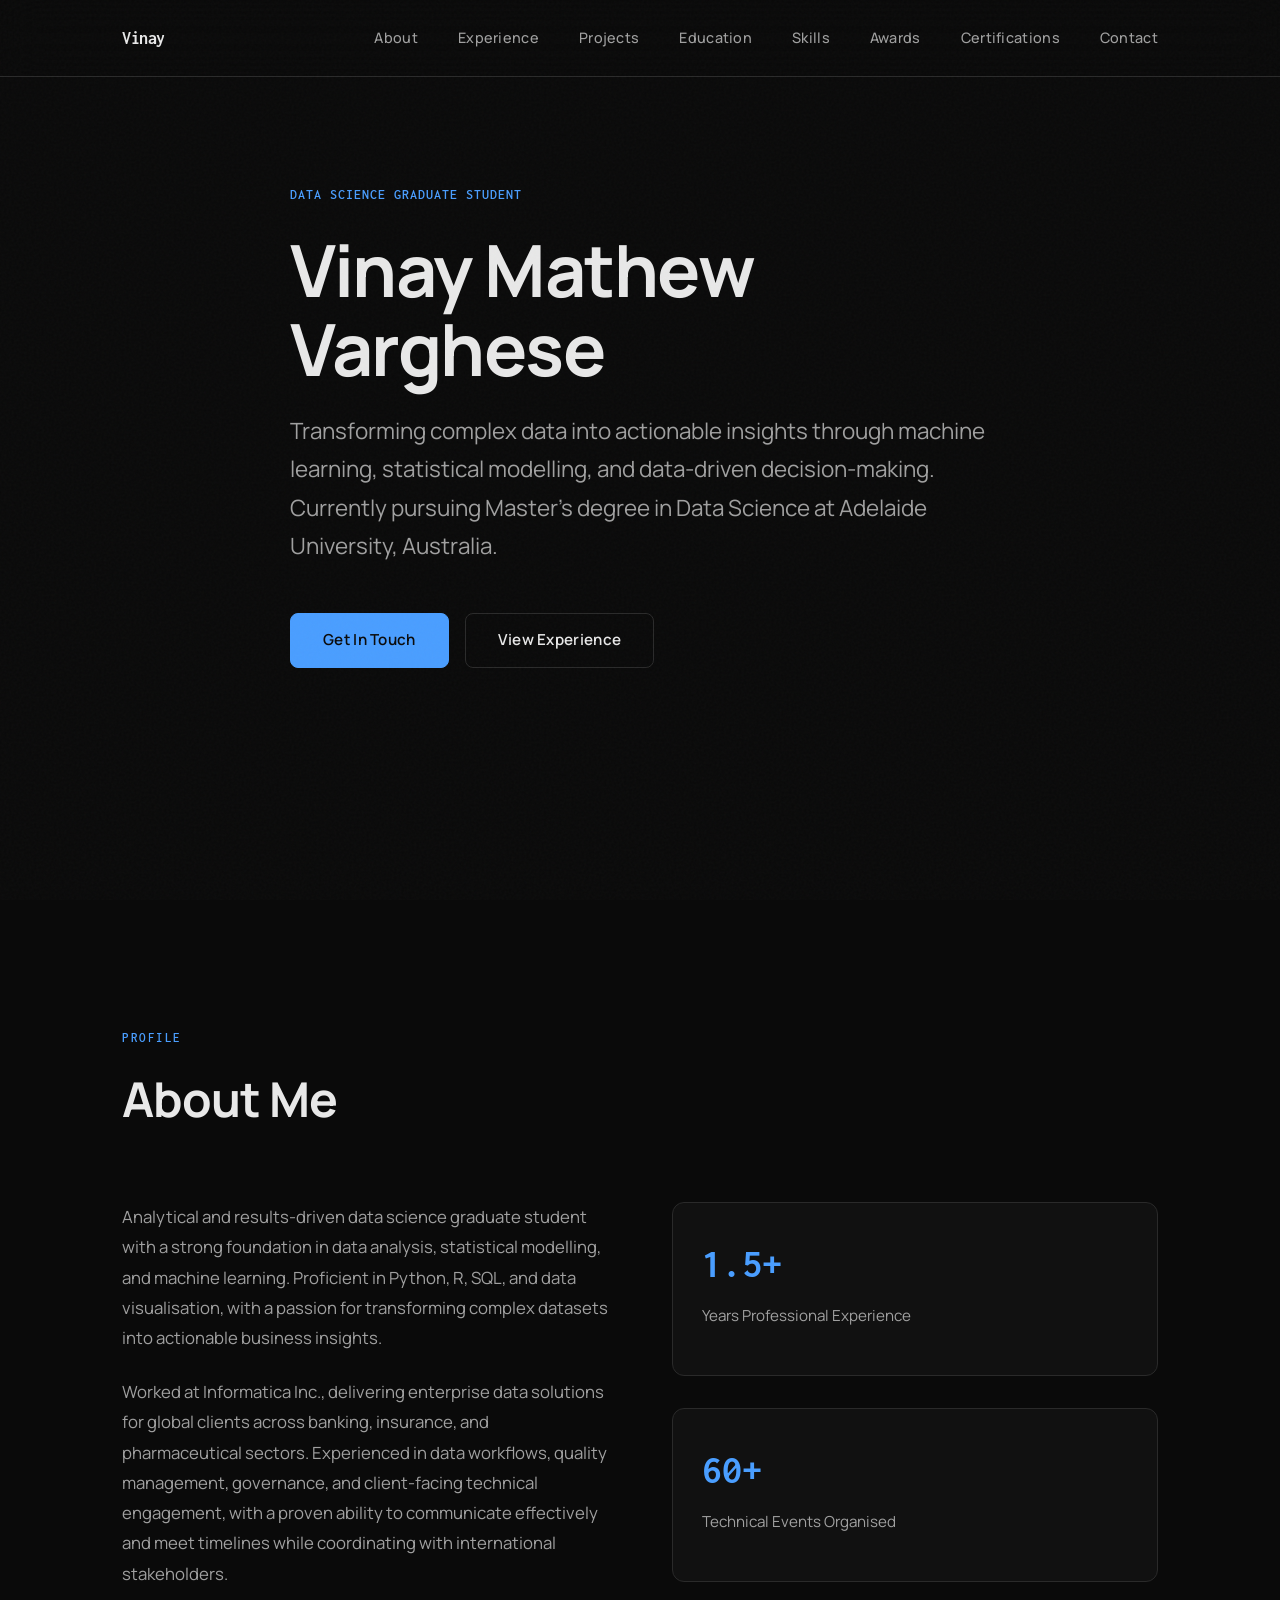
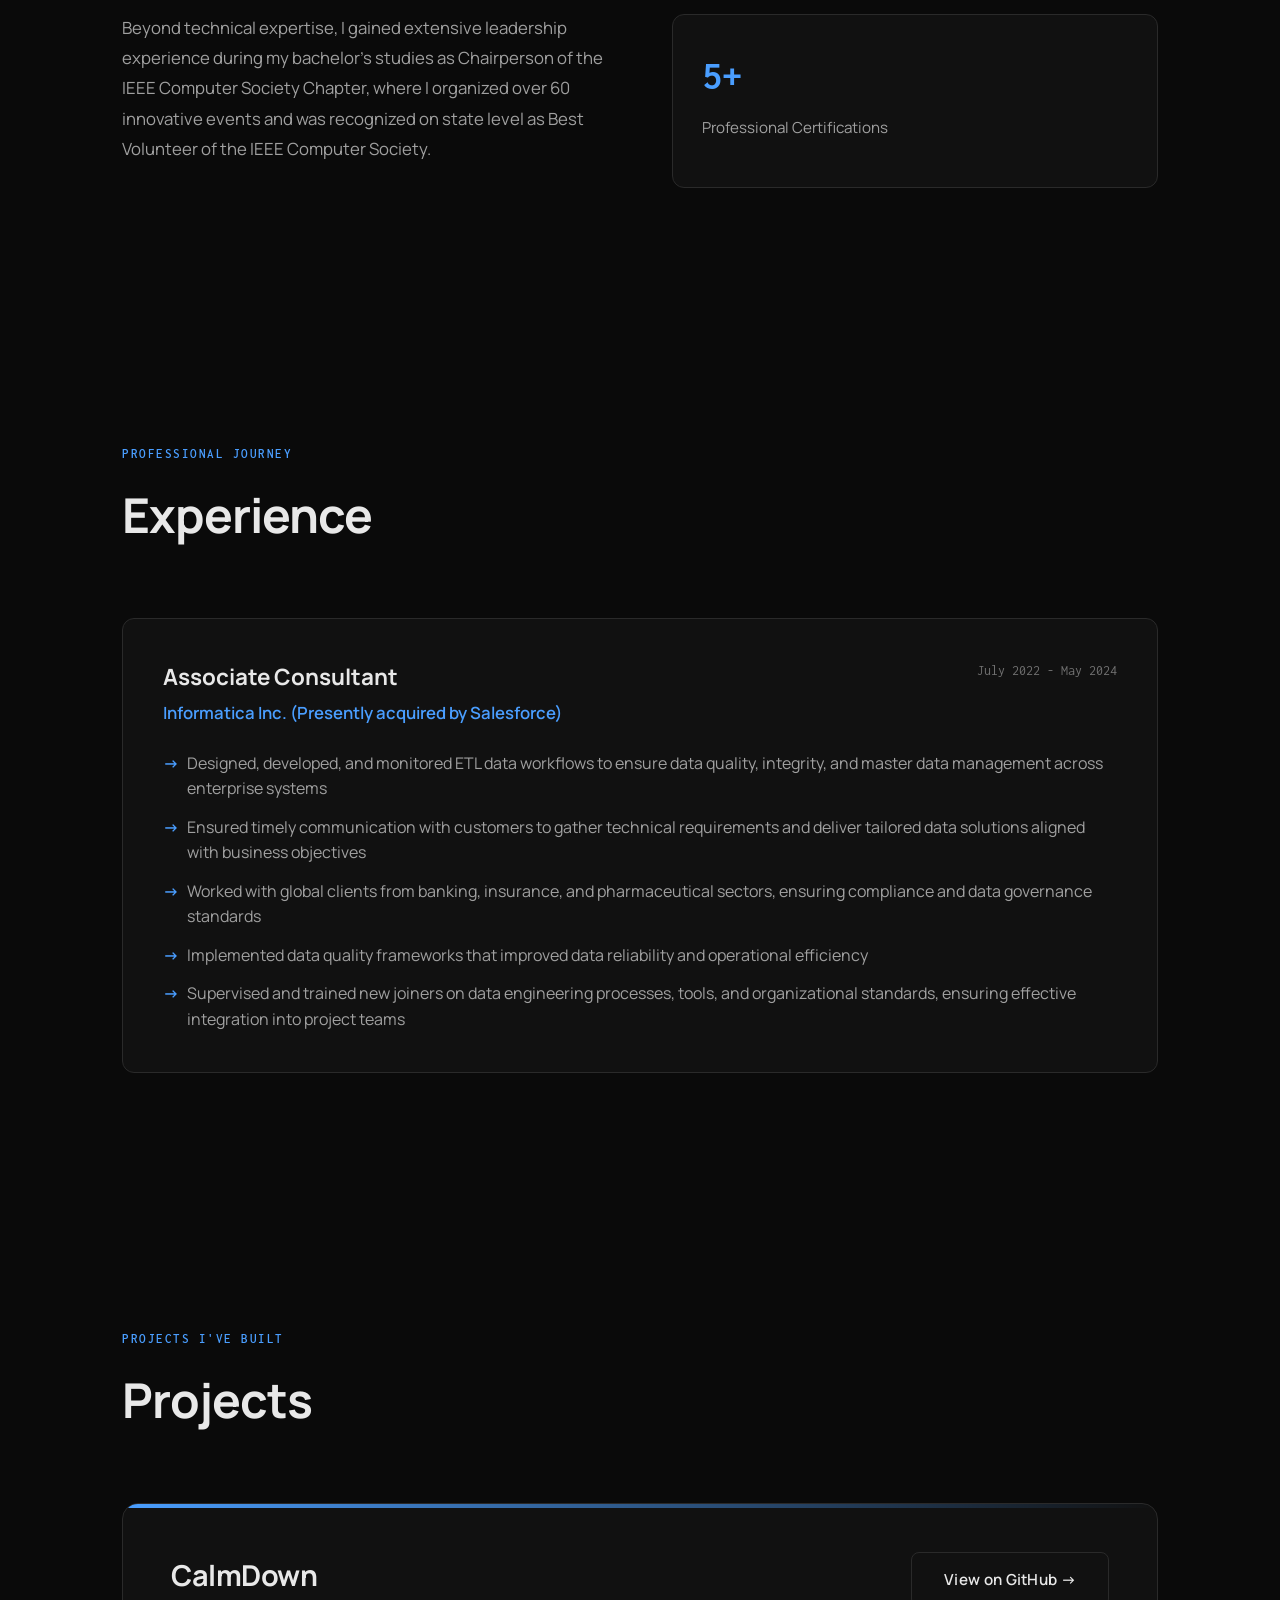
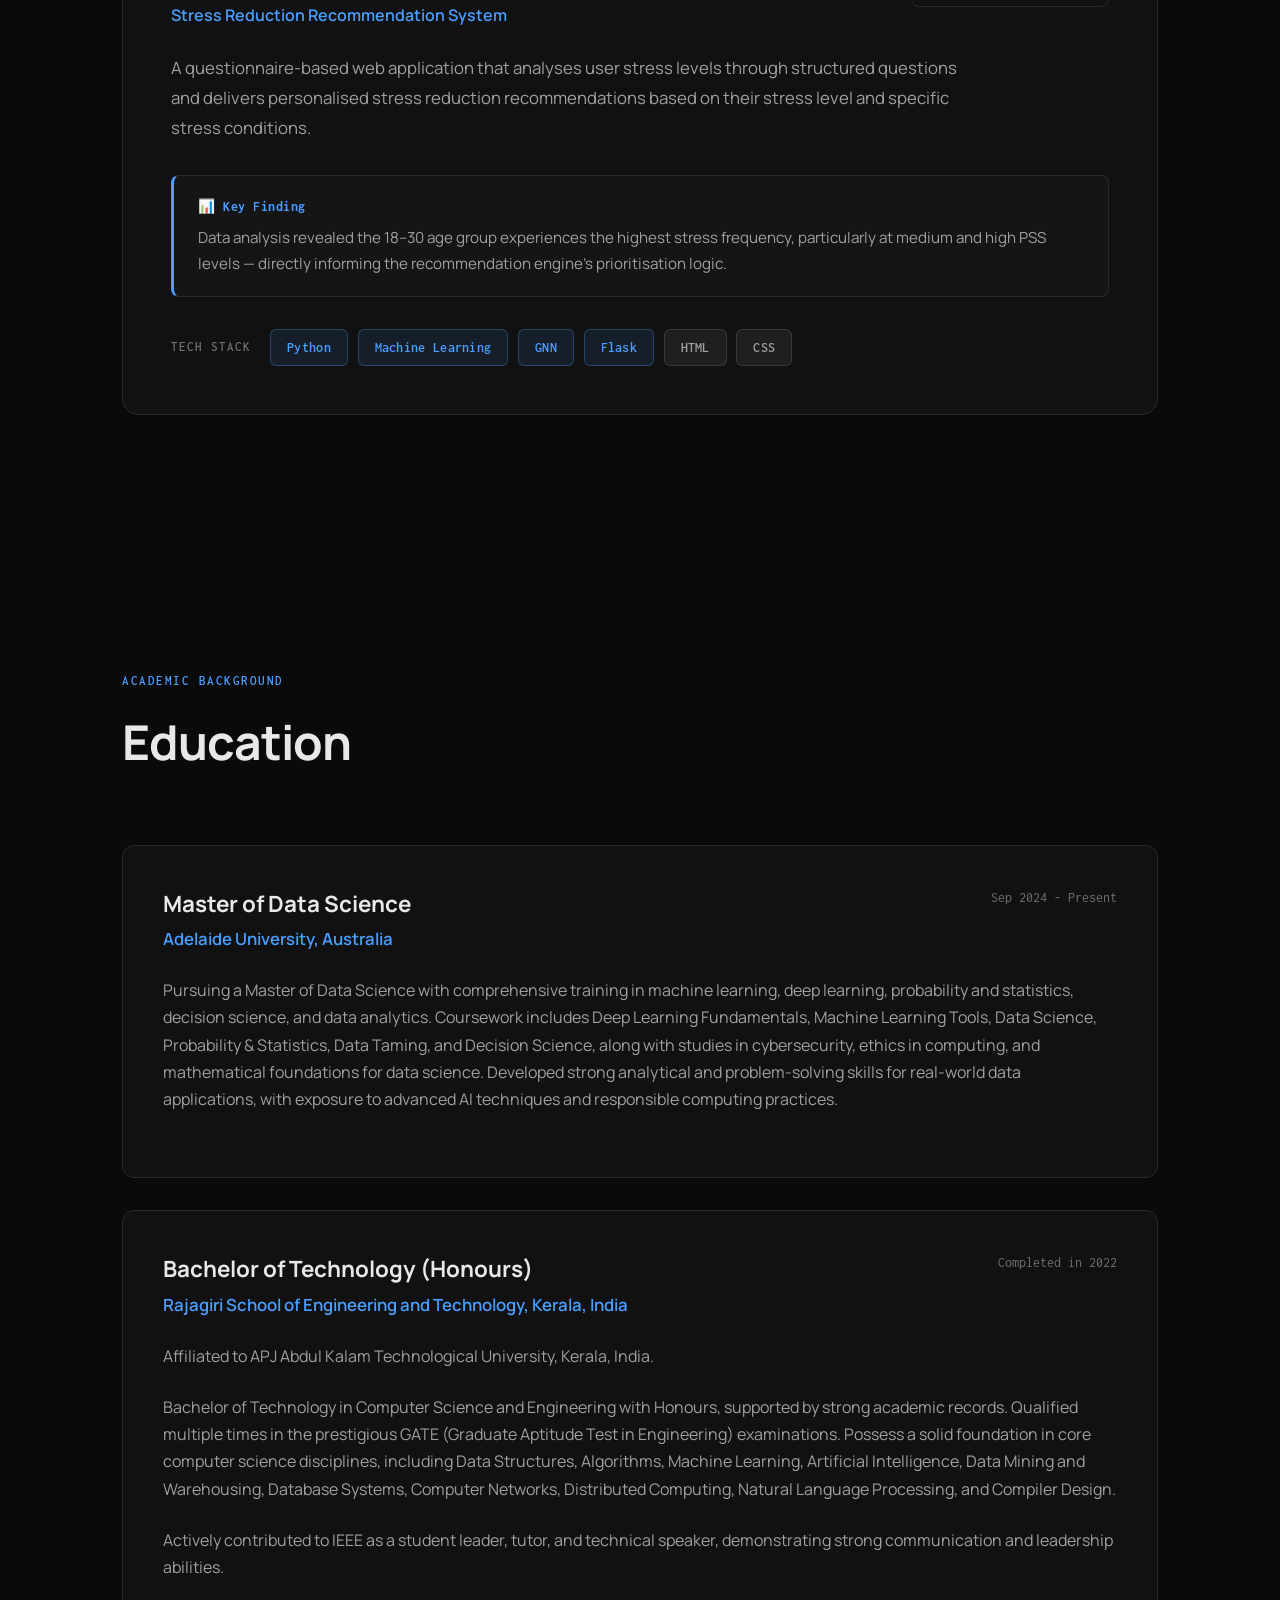
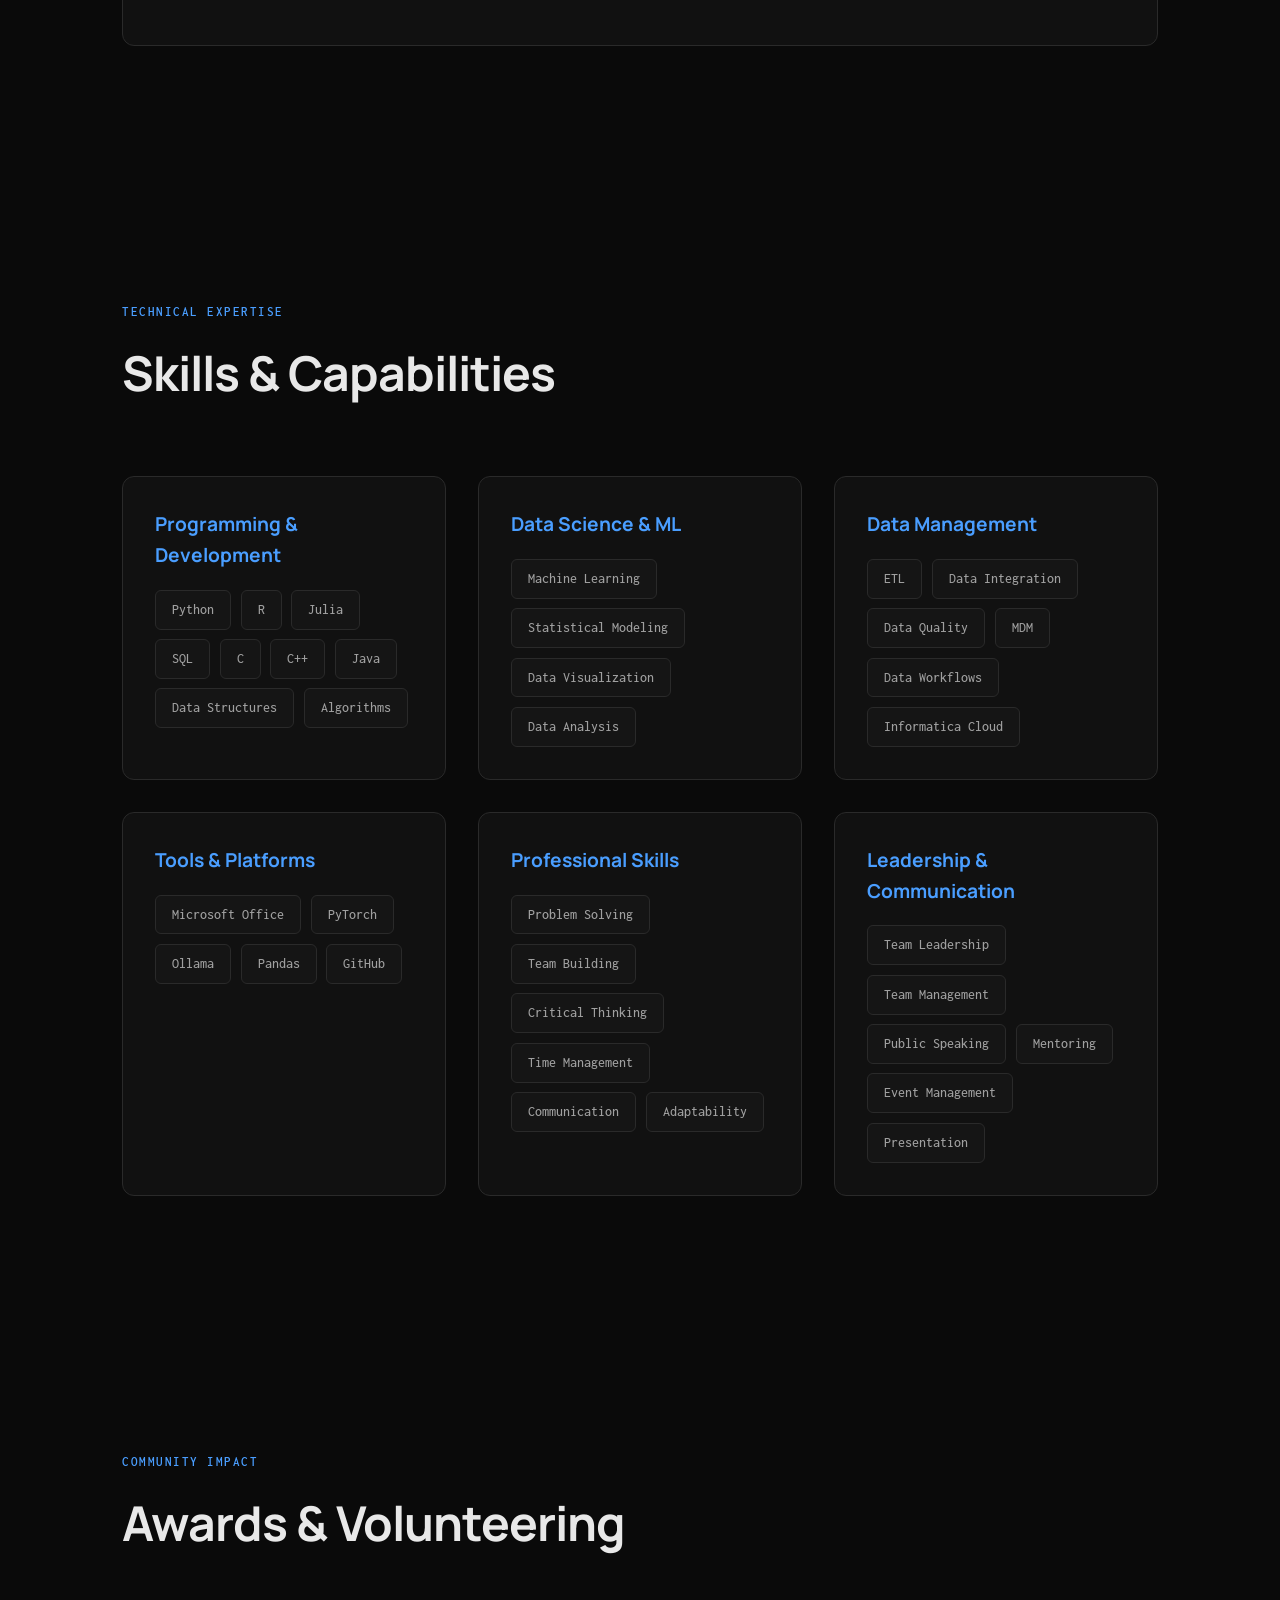
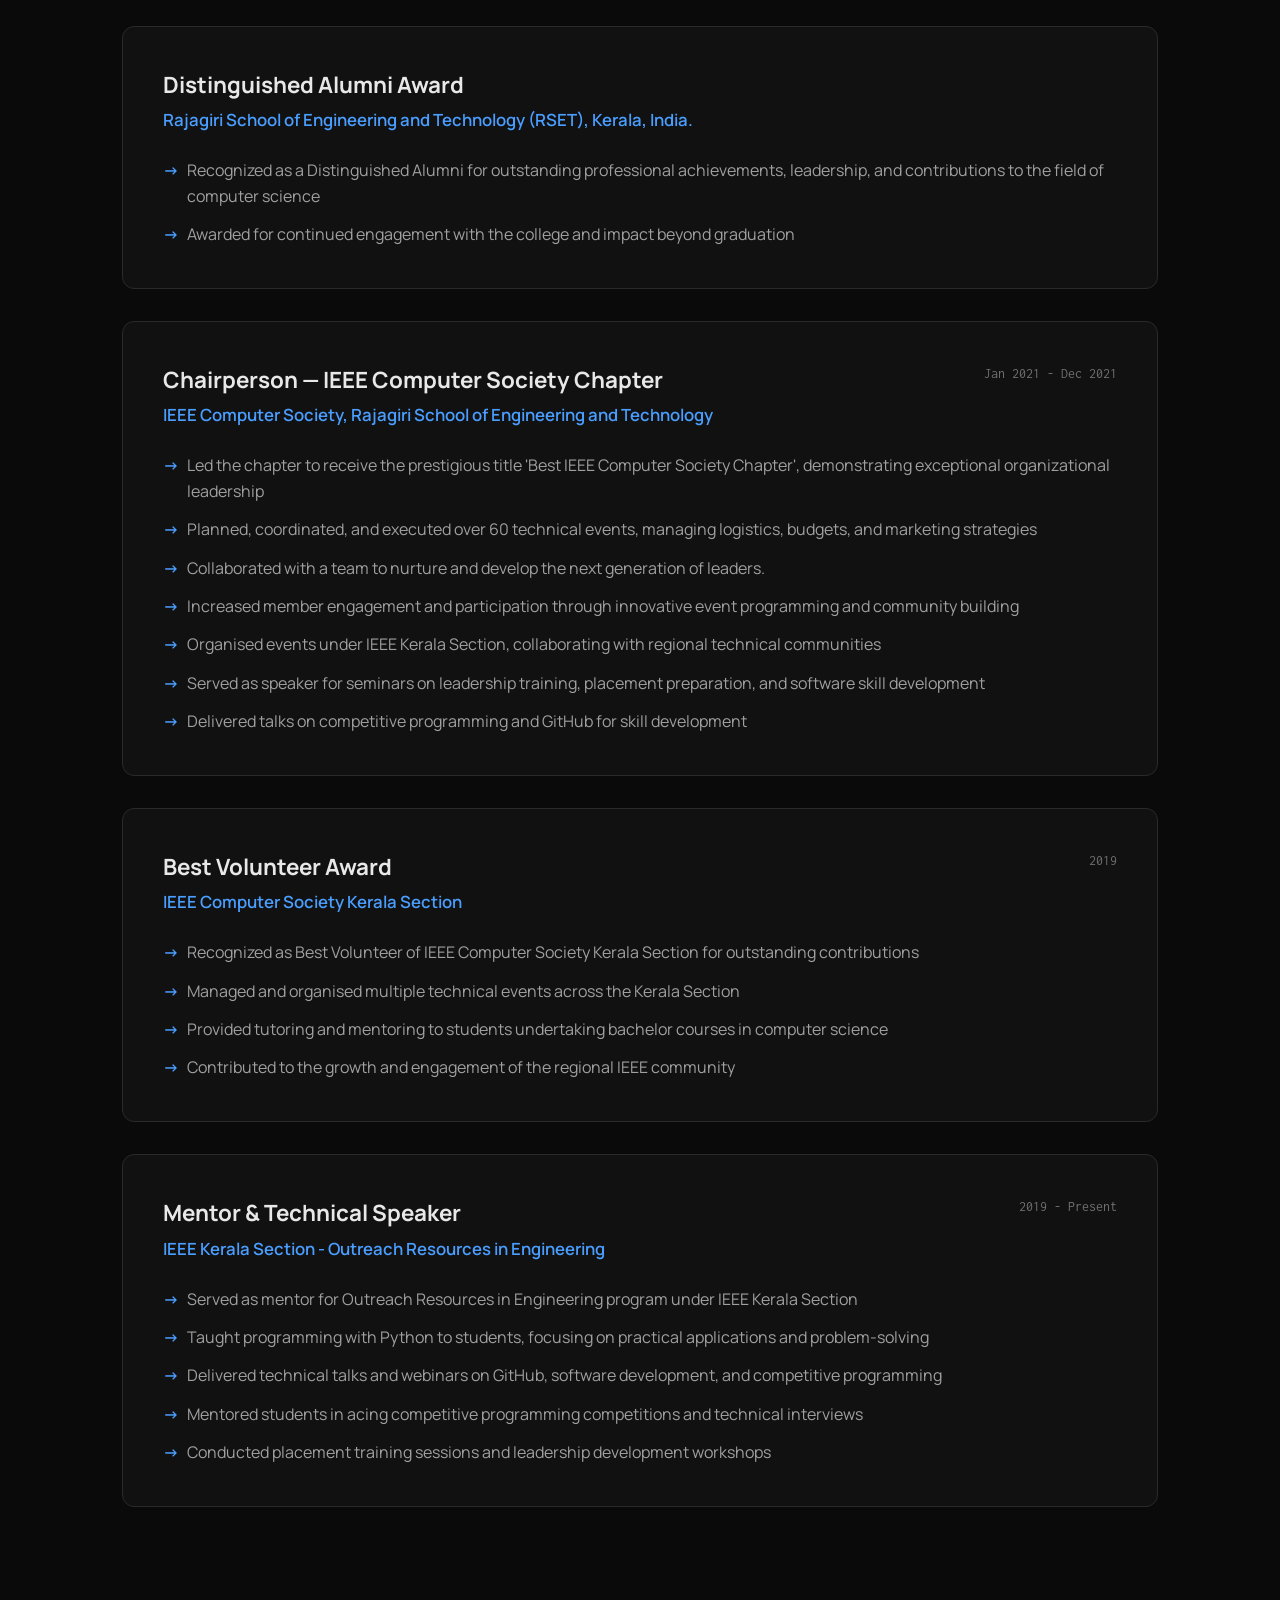
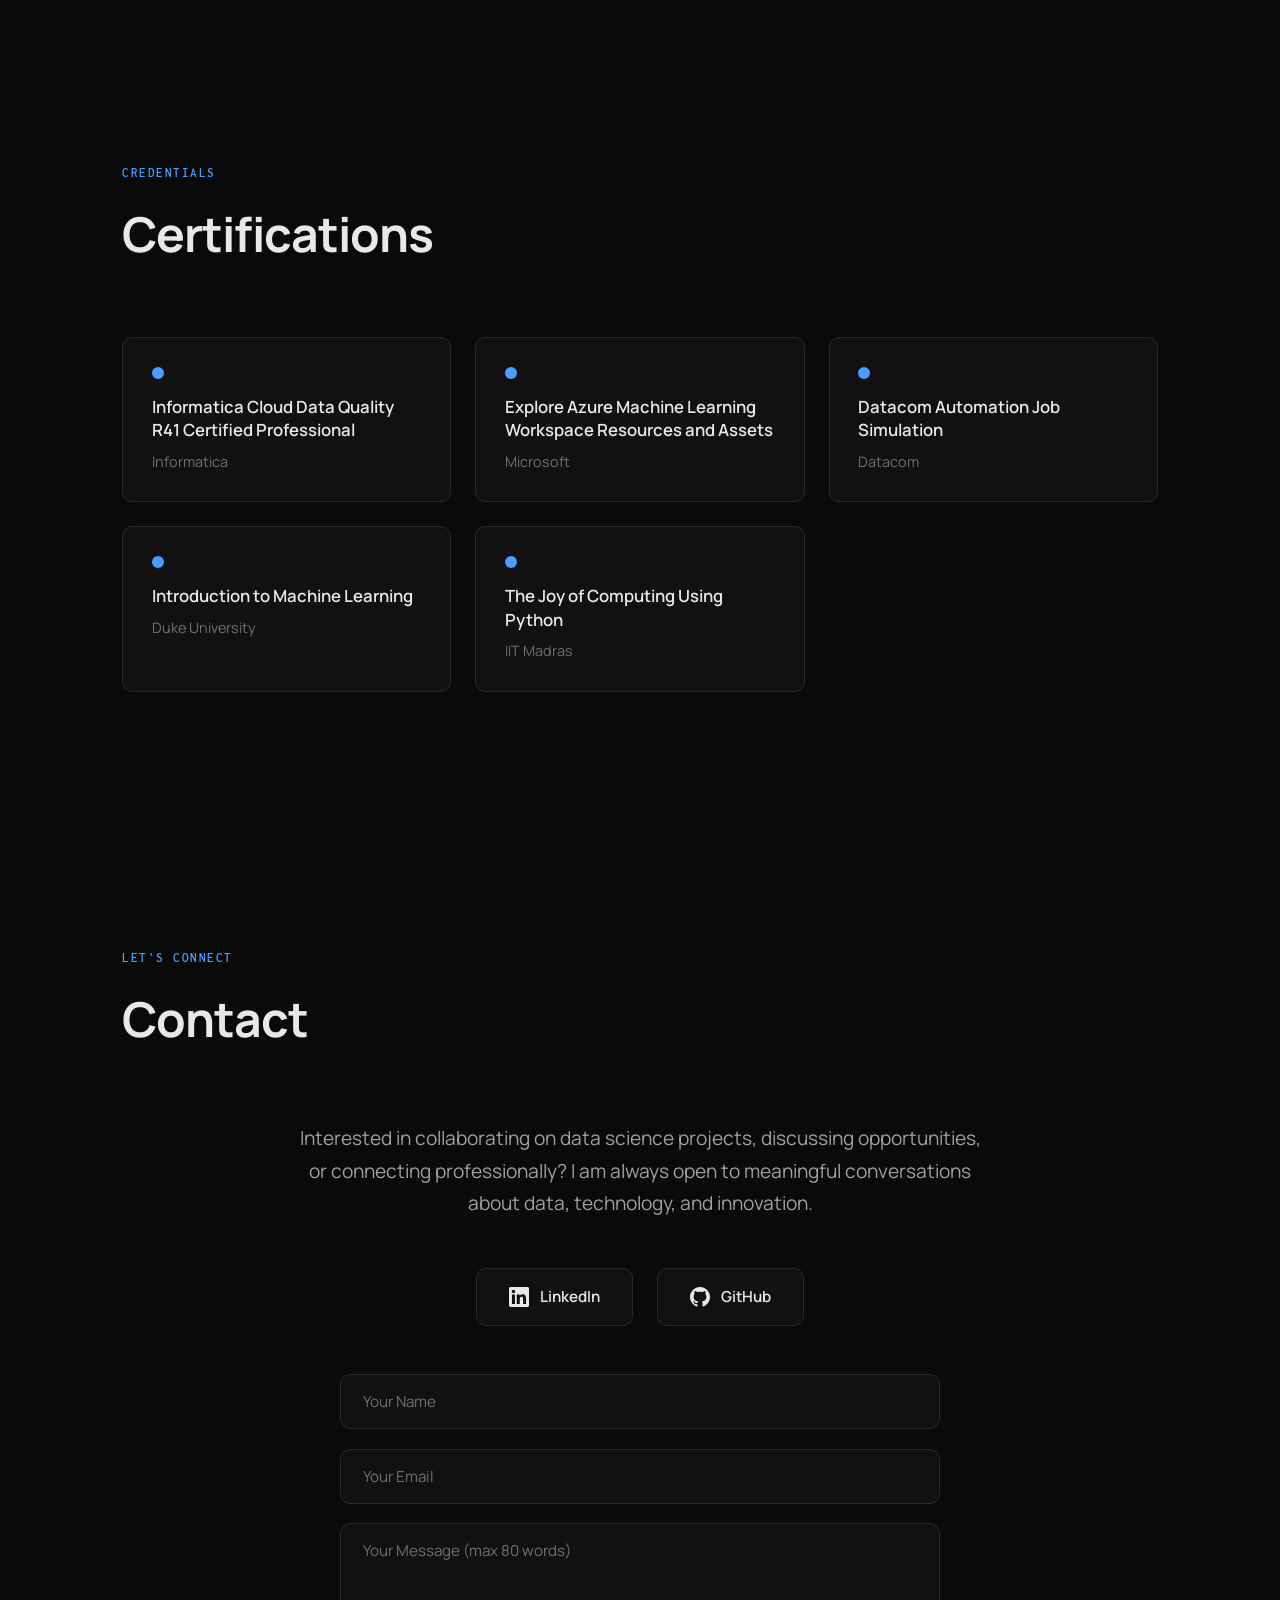
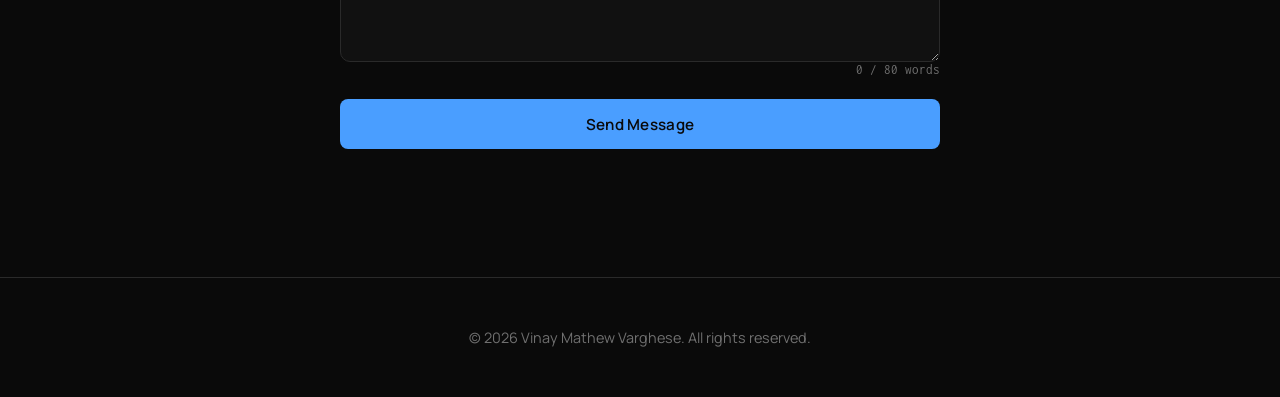
==== commit 3a02b6eb: "18022026" ====
--- a/index.html
+++ b/index.html
@@ -19,6 +19,7 @@
             <ul class="nav-links">
                 <li><a href="#about">About</a></li>
                 <li><a href="#experience">Experience</a></li>
+                <li><a href="#projects">Projects</a></li>
                 <li><a href="#education">Education</a></li>
                 <li><a href="#skills">Skills</a></li>
                 <li><a href="#awards">Awards</a></li>
@@ -97,6 +98,41 @@
                         <li>Implemented data quality frameworks that improved data reliability and operational efficiency</li>
                         <li>Supervised and trained new joiners on data engineering processes, tools, and organizational standards, ensuring effective integration into project teams</li>
                     </ul>
+                </div>
+            </div>
+        </div>
+    </section>
+
+    <!-- Projects Section -->
+    <section id="projects">
+        <div class="container">
+            <div class="section-header reveal">
+                <div class="section-label">Projects I've built</div>
+                <h2>Projects</h2>
+            </div>
+            <div class="project-featured reveal">
+                <div class="project-top">
+                    <div>
+                        <div class="project-title">CalmDown</div>
+                        <div class="project-subtitle">Stress Reduction Recommendation System</div>
+                    </div>
+                    <a href="https://github.com/VinayMV/Stress-Reduction-Recommendation-System" target="_blank" class="btn btn-secondary">View on GitHub →</a>
+                </div>
+                <p class="project-description">A questionnaire-based web application that analyses user stress levels through structured questions and delivers personalised stress reduction recommendations based on their stress level and specific stress conditions.</p>
+                <div class="project-finding">
+                    <span class="finding-label">📊 Key Finding</span>
+                    <p>Data analysis revealed the 18–30 age group experiences the highest stress frequency, particularly at medium and high PSS levels — directly informing the recommendation engine's prioritisation logic.</p>
+                </div>
+                <div class="project-stack">
+                    <span class="stack-label">Tech Stack</span>
+                    <div class="stack-tags">
+                        <span class="stack-tag backend">Python</span>
+                        <span class="stack-tag backend">Machine Learning</span>
+                        <span class="stack-tag backend">GNN</span>
+                        <span class="stack-tag backend">Flask</span>
+                        <span class="stack-tag frontend">HTML</span>
+                        <span class="stack-tag frontend">CSS</span>
+                    </div>
                 </div>
             </div>
         </div>
@@ -185,9 +221,10 @@
                     <h3>Tools & Platforms</h3>
                     <div class="skill-tags">
                         <span class="skill-tag">Microsoft Office</span>
-                        <span class="skill-tag">Azure ML</span>
+                        <span class="skill-tag">PyTorch</span>
+                        <span class="skill-tag">Ollama</span>
+                        <span class="skill-tag">Pandas</span>
                         <span class="skill-tag">GitHub</span>
-                        <span class="skill-tag">Version Control</span>
                     </div>
                 </div>
 
@@ -211,6 +248,7 @@
                         <span class="skill-tag">Public Speaking</span>
                         <span class="skill-tag">Mentoring</span>
                         <span class="skill-tag">Event Management</span>
+                        <span class="skill-tag">Presentation</span>
                     </div>
                 </div>
             </div>
@@ -238,7 +276,7 @@
                     </div>
                     <ul class="experience-points">
                         <li>Recognized as a Distinguished Alumni for outstanding professional achievements, leadership, and contributions to the field of computer science</li>
-                        <li>Awarded for continued engagement with the institution and impact beyond graduation</li>
+                        <li>Awarded for continued engagement with the college and impact beyond graduation</li>
                     </ul>
                 </div>
                 <div class="experience-card reveal">
@@ -355,13 +393,27 @@
                         </svg>
                         LinkedIn
                     </a>
-                    <a href="https://github.com/VinayMV" target="_blank" class="contact-link">
+                    <a href="https://github.com/VinayMC" target="_blank" class="contact-link">
                         <svg fill="currentColor" viewBox="0 0 24 24">
                             <path d="M12 0c-6.626 0-12 5.373-12 12 0 5.302 3.438 9.8 8.207 11.387.599.111.793-.261.793-.577v-2.234c-3.338.726-4.033-1.416-4.033-1.416-.546-1.387-1.333-1.756-1.333-1.756-1.089-.745.083-.729.083-.729 1.205.084 1.839 1.237 1.839 1.237 1.07 1.834 2.807 1.304 3.492.997.107-.775.418-1.305.762-1.604-2.665-.305-5.467-1.334-5.467-5.931 0-1.311.469-2.381 1.236-3.221-.124-.303-.535-1.524.117-3.176 0 0 1.008-.322 3.301 1.23.957-.266 1.983-.399 3.003-.404 1.02.005 2.047.138 3.006.404 2.291-1.552 3.297-1.23 3.297-1.23.653 1.653.242 2.874.118 3.176.77.84 1.235 1.911 1.235 3.221 0 4.609-2.807 5.624-5.479 5.921.43.372.823 1.102.823 2.222v3.293c0 .319.192.694.801.576 4.765-1.589 8.199-6.086 8.199-11.386 0-6.627-5.373-12-12-12z"/>
                         </svg>
                         GitHub
                     </a>
                 </div>
+
+                <!-- Contact Form -->
+                <form class="contact-form reveal" action="https://formspree.io/f/xkovbpgq" method="POST">
+                    <div class="form-group">
+                        <input type="text" name="name" placeholder="Your Name" required>
+                    </div>
+                    <div class="form-group">
+                        <input type="email" name="email" placeholder="Your Email" required>
+                    </div>
+                    <div class="form-group">
+                        <textarea name="message" placeholder="Your Message (max 80 words)" rows="5" required oninput="limitWords(this, 80)"></textarea><small class="word-count">0 / 80 words</small>
+                    </div>
+                    <button type="submit" class="btn btn-primary">Send Message</button>
+                </form>
             </div>
         </div>
     </section>
--- a/styles.css
+++ b/styles.css
@@ -530,6 +530,184 @@
     display: inline-block;
 }
 
+
+.contact-form {
+    margin-top: 3rem;
+    width: 100%;
+    max-width: 600px;
+    margin-left: auto;
+    margin-right: auto;
+    display: grid;
+    gap: 1.2rem;
+}
+
+.form-group input,
+.form-group textarea {
+    width: 100%;
+    background: var(--bg-secondary);
+    border: 1px solid var(--border);
+    border-radius: 10px;
+    padding: 1rem 1.4rem;
+    color: var(--text-primary);
+    font-family: 'Manrope', sans-serif;
+    font-size: 0.95rem;
+    transition: border-color 0.3s ease;
+    outline: none;
+    resize: vertical;
+}
+
+.form-group input:focus,
+.form-group textarea:focus {
+    border-color: var(--accent);
+}
+
+.form-group input::placeholder,
+.form-group textarea::placeholder {
+    color: var(--text-tertiary);
+}
+
+.contact-form .btn {
+    width: 100%;
+    text-align: center;
+    cursor: pointer;
+    font-family: 'Manrope', sans-serif;
+    border: none;
+}
+.word-count {
+    display: block;
+    text-align: right;
+    font-size: 0.8rem;
+    color: var(--text-tertiary);
+    margin-top: -0.6rem;
+    font-family: 'Inconsolata', monospace;
+}
+
+/* Projects Section */
+.project-featured {
+    background: var(--bg-secondary);
+    border: 1px solid var(--border);
+    border-radius: 16px;
+    padding: 3rem;
+    transition: all 0.4s ease;
+    position: relative;
+    overflow: hidden;
+}
+
+.project-featured::before {
+    content: '';
+    position: absolute;
+    top: 0;
+    left: 0;
+    width: 100%;
+    height: 4px;
+    background: linear-gradient(90deg, var(--accent), transparent);
+}
+
+.project-featured:hover {
+    border-color: var(--accent-dim);
+    transform: translateY(-5px);
+}
+
+.project-top {
+    display: flex;
+    justify-content: space-between;
+    align-items: start;
+    margin-bottom: 1.5rem;
+    flex-wrap: wrap;
+    gap: 1rem;
+}
+
+.project-title {
+    font-size: 1.8rem;
+    font-weight: 700;
+    color: var(--text-primary);
+    margin-bottom: 0.3rem;
+    letter-spacing: -0.5px;
+}
+
+.project-subtitle {
+    font-size: 1rem;
+    color: var(--accent);
+    font-weight: 600;
+}
+
+.project-description {
+    color: var(--text-secondary);
+    line-height: 1.8;
+    margin-bottom: 2rem;
+    font-size: 1.05rem;
+    max-width: 85%;
+}
+
+.project-finding {
+    background: var(--code-bg);
+    border: 1px solid var(--border);
+    border-left: 3px solid var(--accent);
+    border-radius: 8px;
+    padding: 1.2rem 1.5rem;
+    margin-bottom: 2rem;
+}
+
+.finding-label {
+    font-size: 0.85rem;
+    font-weight: 700;
+    color: var(--accent);
+    display: block;
+    margin-bottom: 0.5rem;
+    font-family: 'Inconsolata', monospace;
+    letter-spacing: 0.5px;
+}
+
+.project-finding p {
+    color: var(--text-secondary);
+    font-size: 0.95rem;
+    line-height: 1.7;
+}
+
+.project-stack {
+    display: flex;
+    align-items: center;
+    gap: 1.2rem;
+    flex-wrap: wrap;
+}
+
+.stack-label {
+    font-family: 'Inconsolata', monospace;
+    font-size: 0.8rem;
+    color: var(--text-tertiary);
+    text-transform: uppercase;
+    letter-spacing: 1px;
+    font-weight: 600;
+    white-space: nowrap;
+}
+
+.stack-tags {
+    display: flex;
+    flex-wrap: wrap;
+    gap: 0.6rem;
+}
+
+.stack-tag {
+    padding: 0.4rem 1rem;
+    border-radius: 6px;
+    font-size: 0.85rem;
+    font-family: 'Inconsolata', monospace;
+    font-weight: 600;
+    letter-spacing: 0.3px;
+}
+
+.stack-tag.backend {
+    background: rgba(74, 158, 255, 0.1);
+    border: 1px solid rgba(74, 158, 255, 0.3);
+    color: var(--accent);
+}
+
+.stack-tag.frontend {
+    background: rgba(160, 160, 160, 0.1);
+    border: 1px solid rgba(160, 160, 160, 0.2);
+    color: var(--text-secondary);
+}
+
 /* Footer */
 footer {
     border-top: 1px solid var(--border);
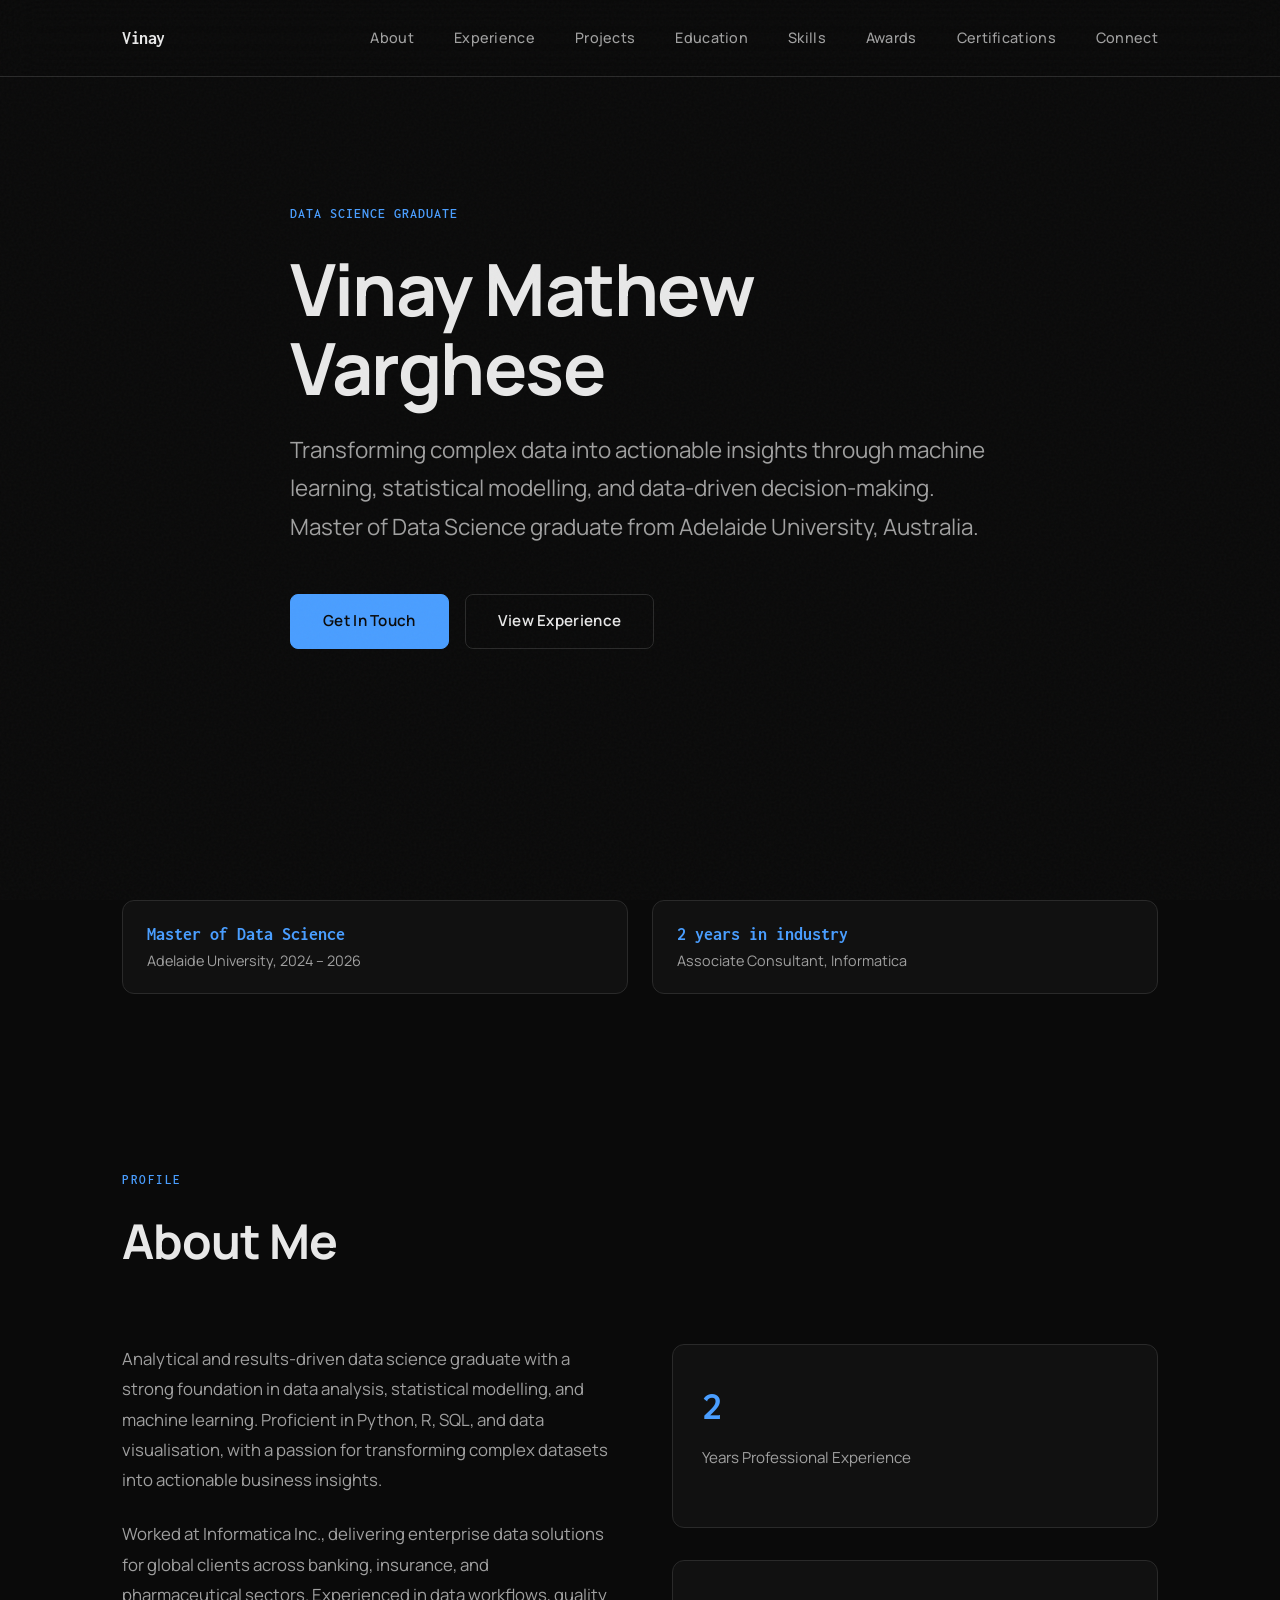
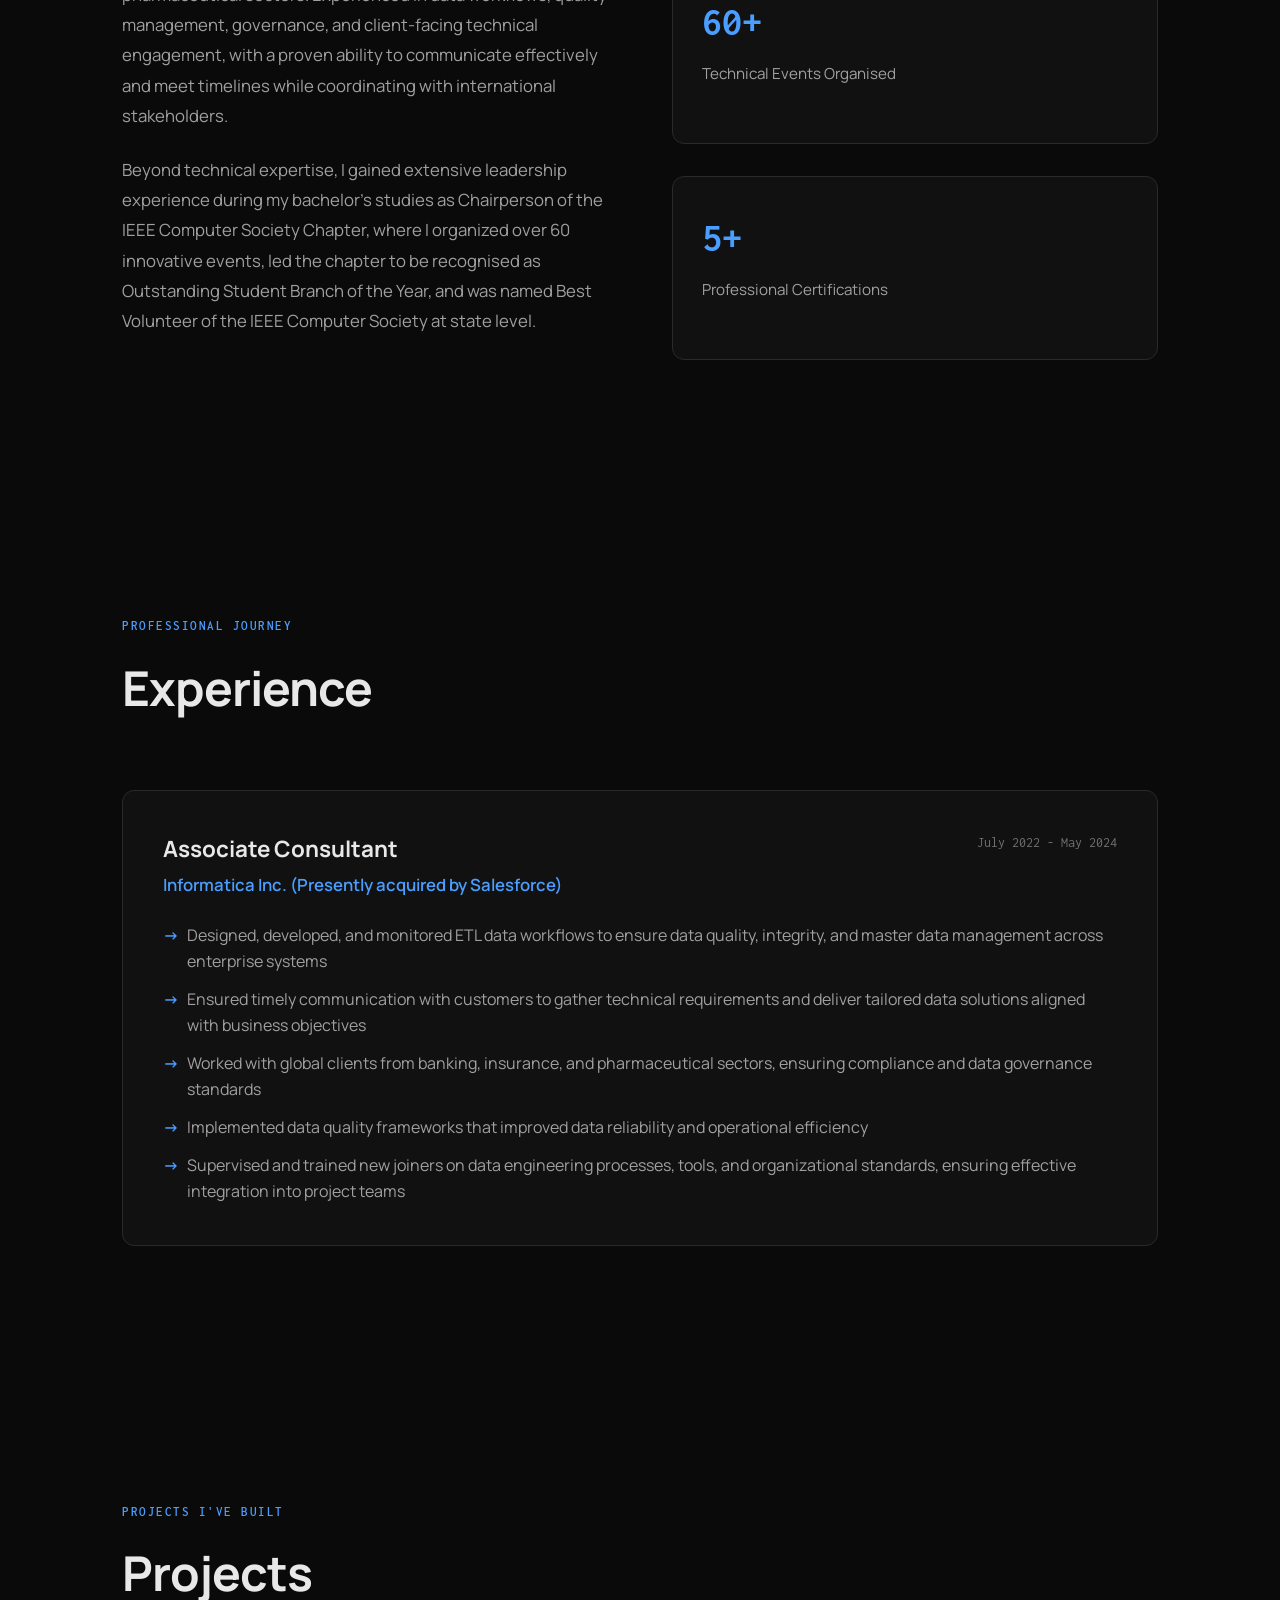
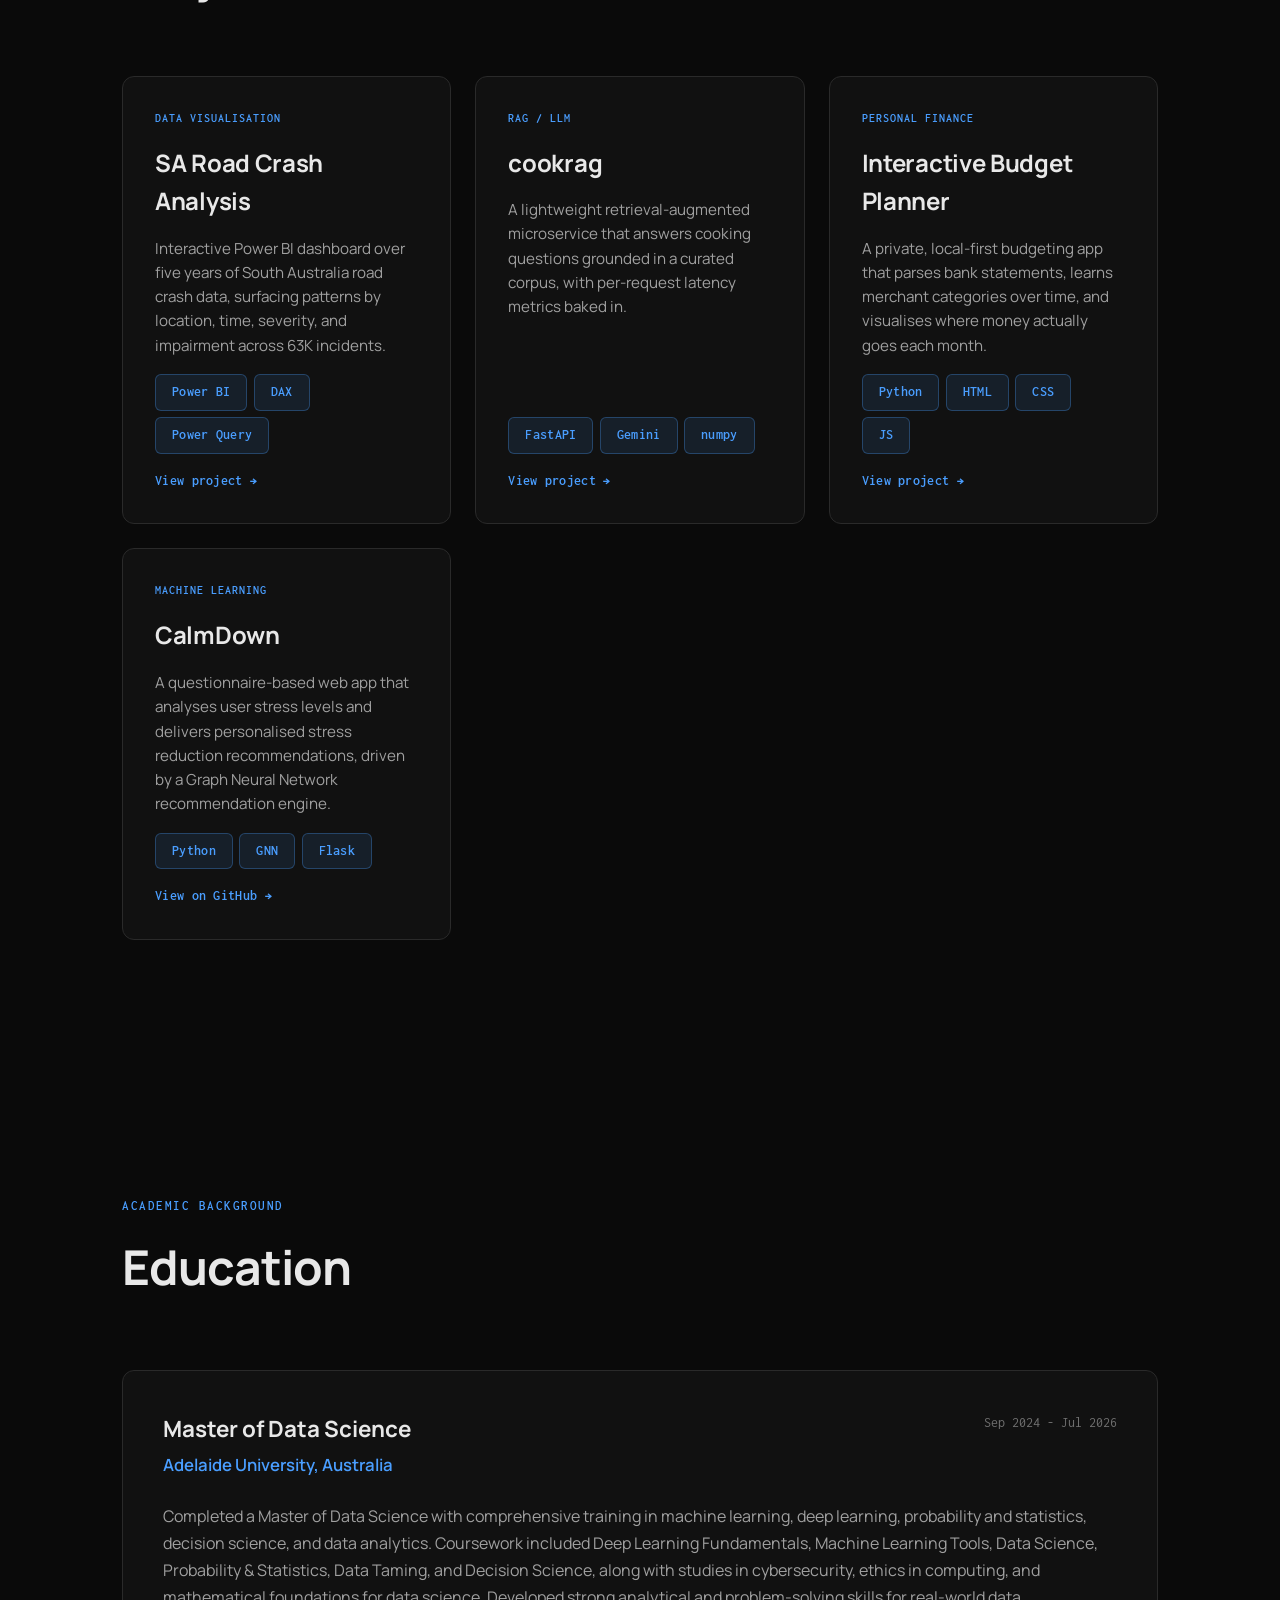
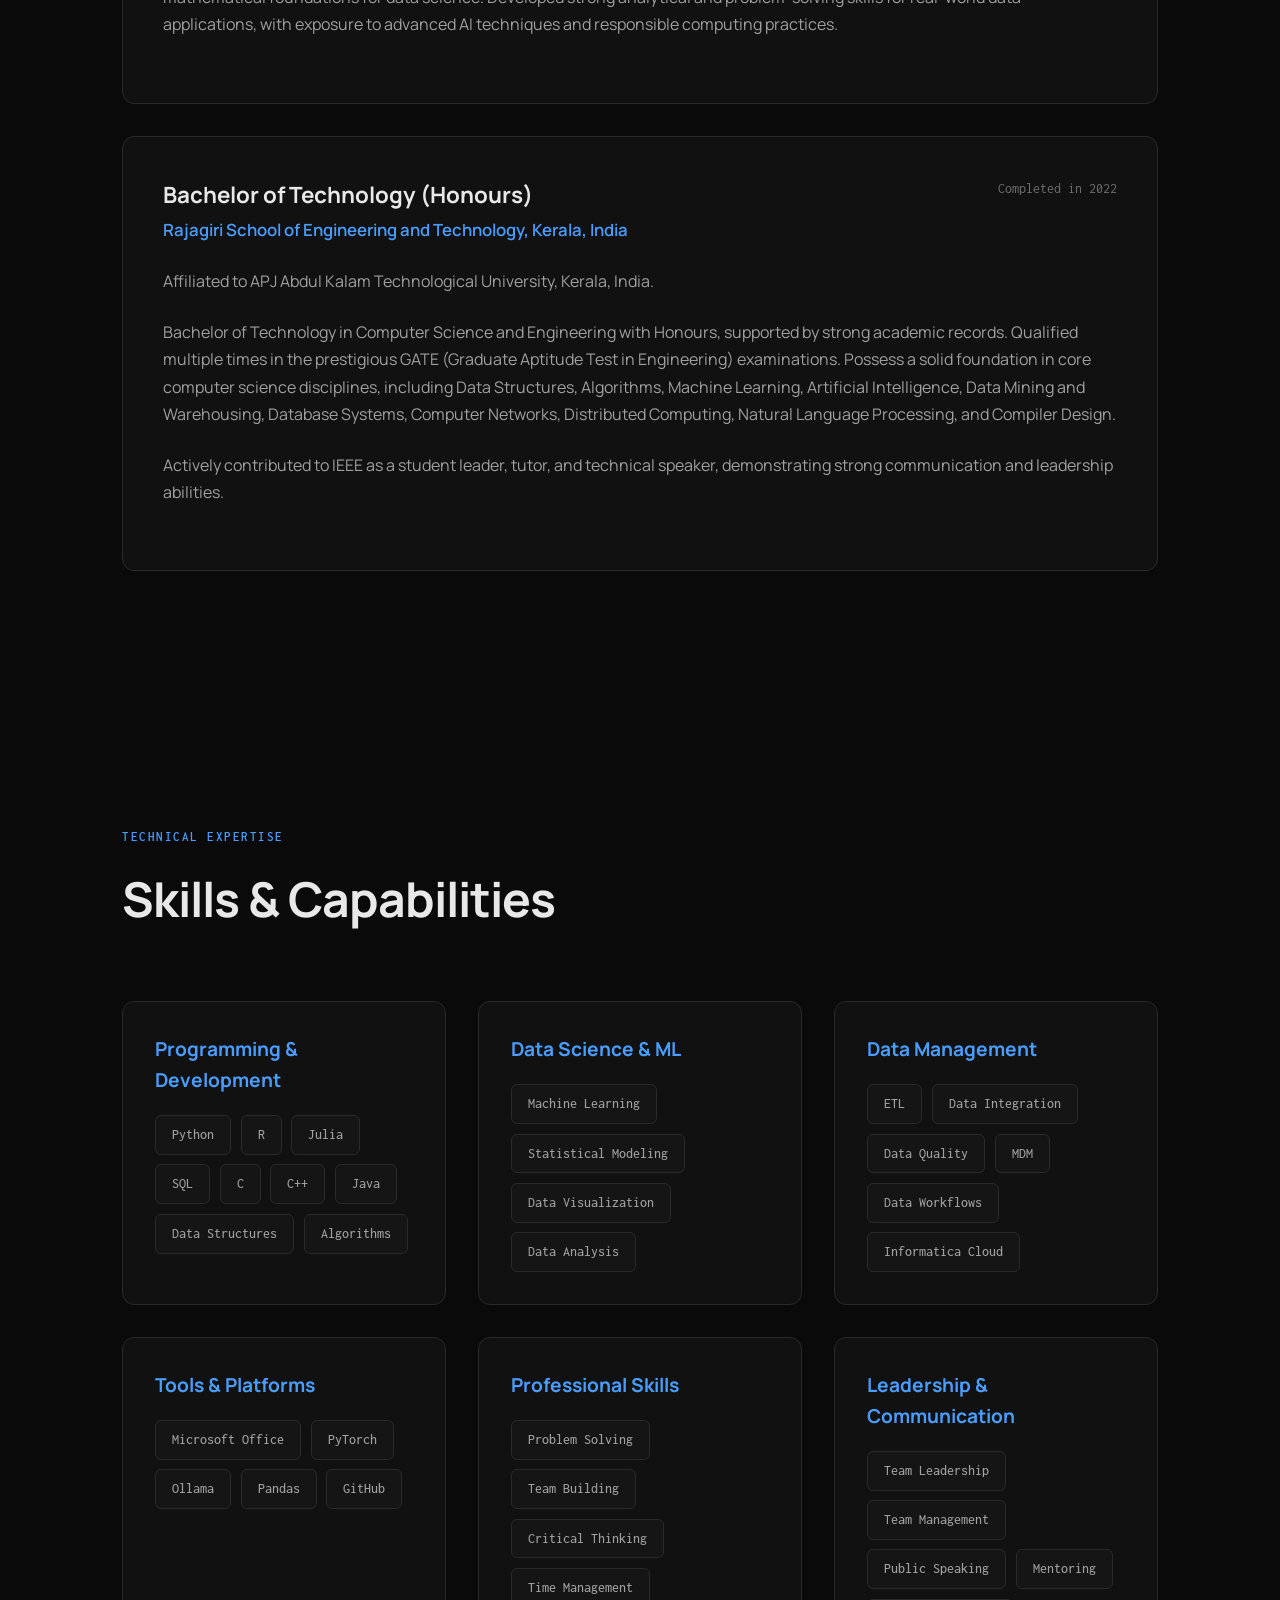
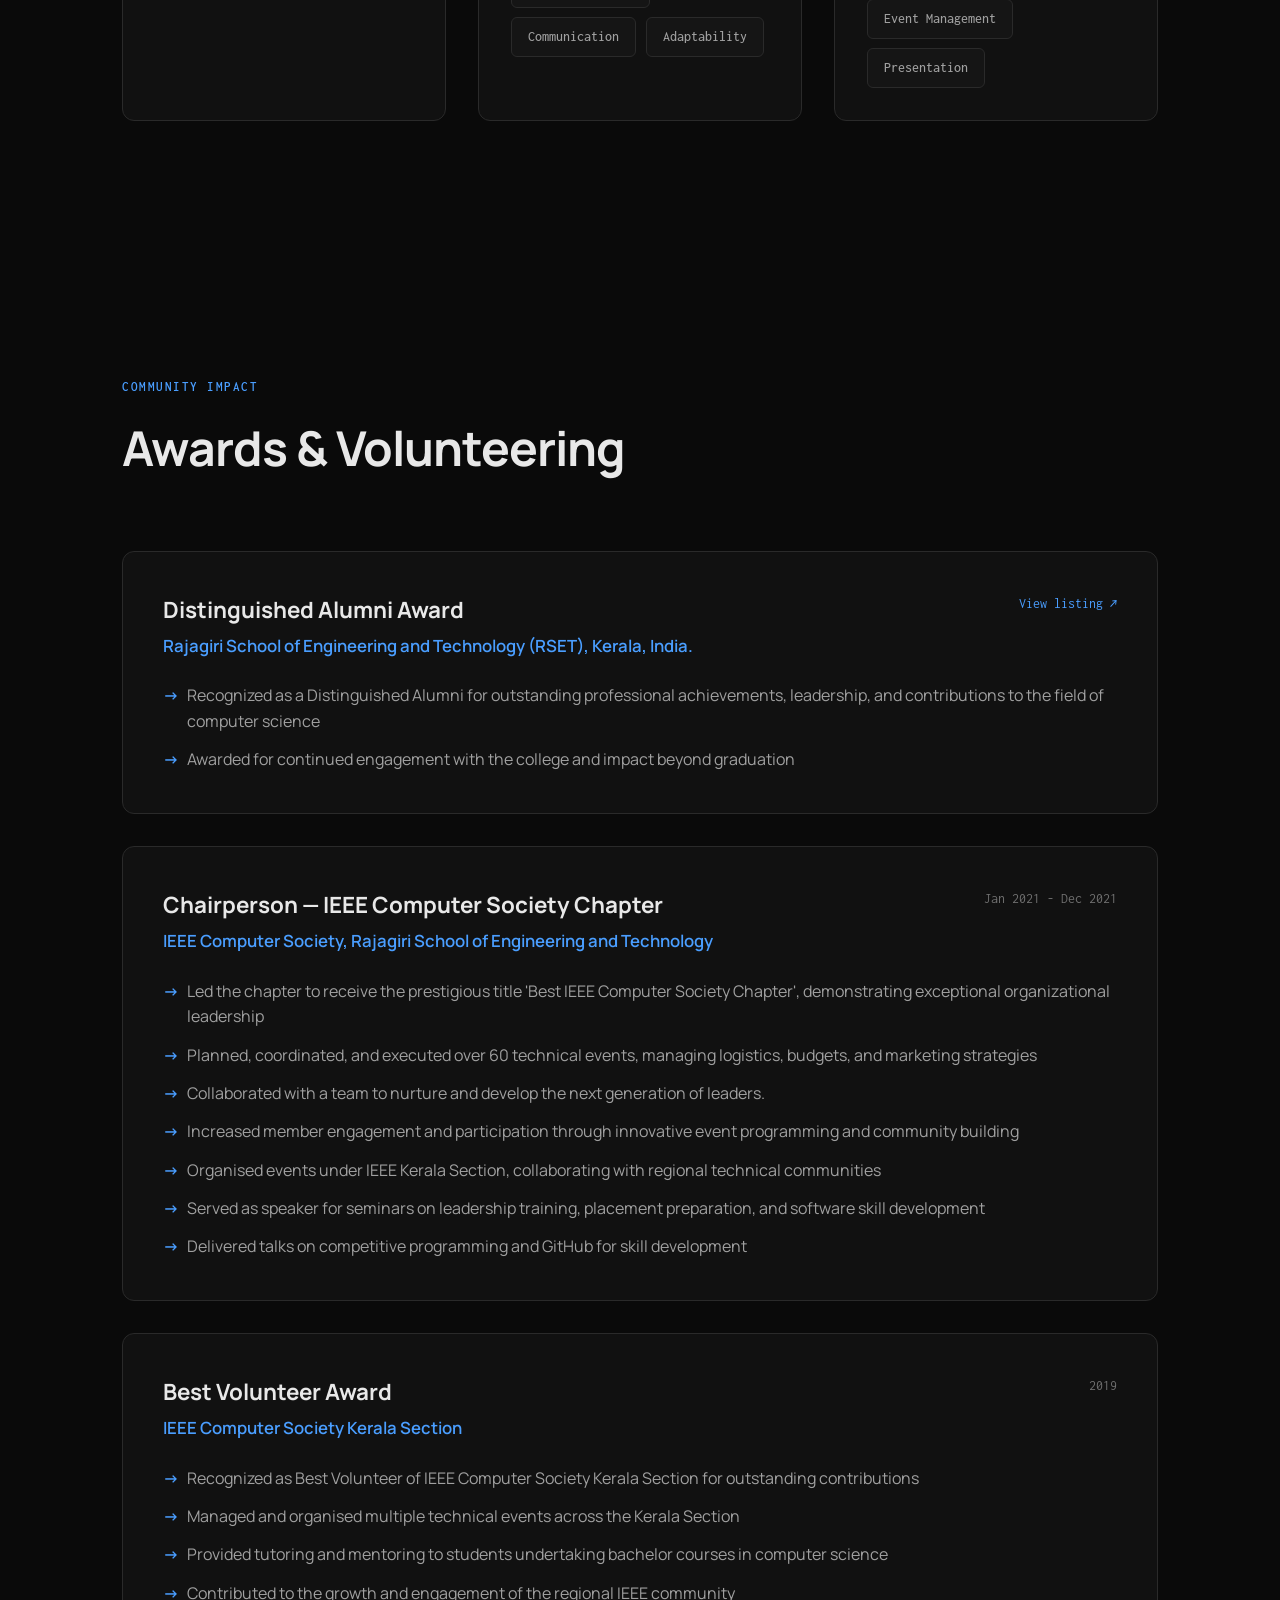
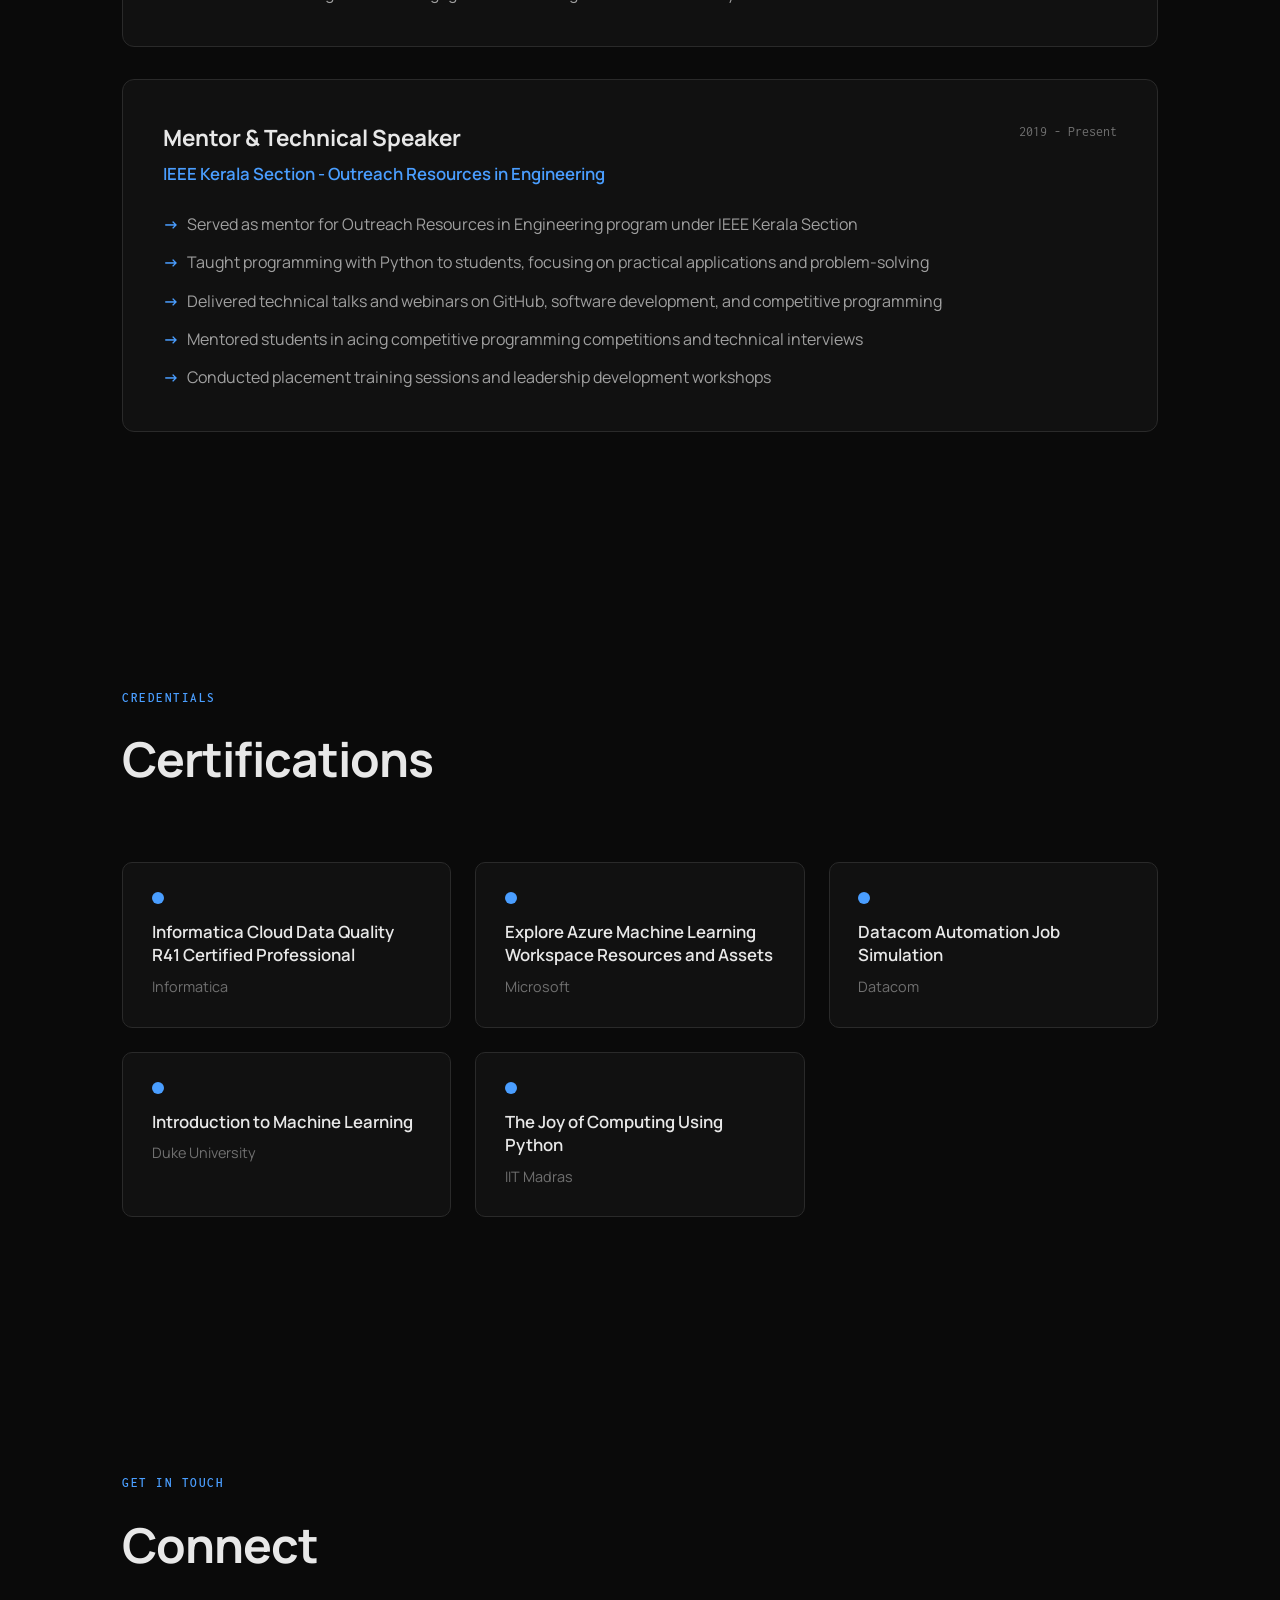
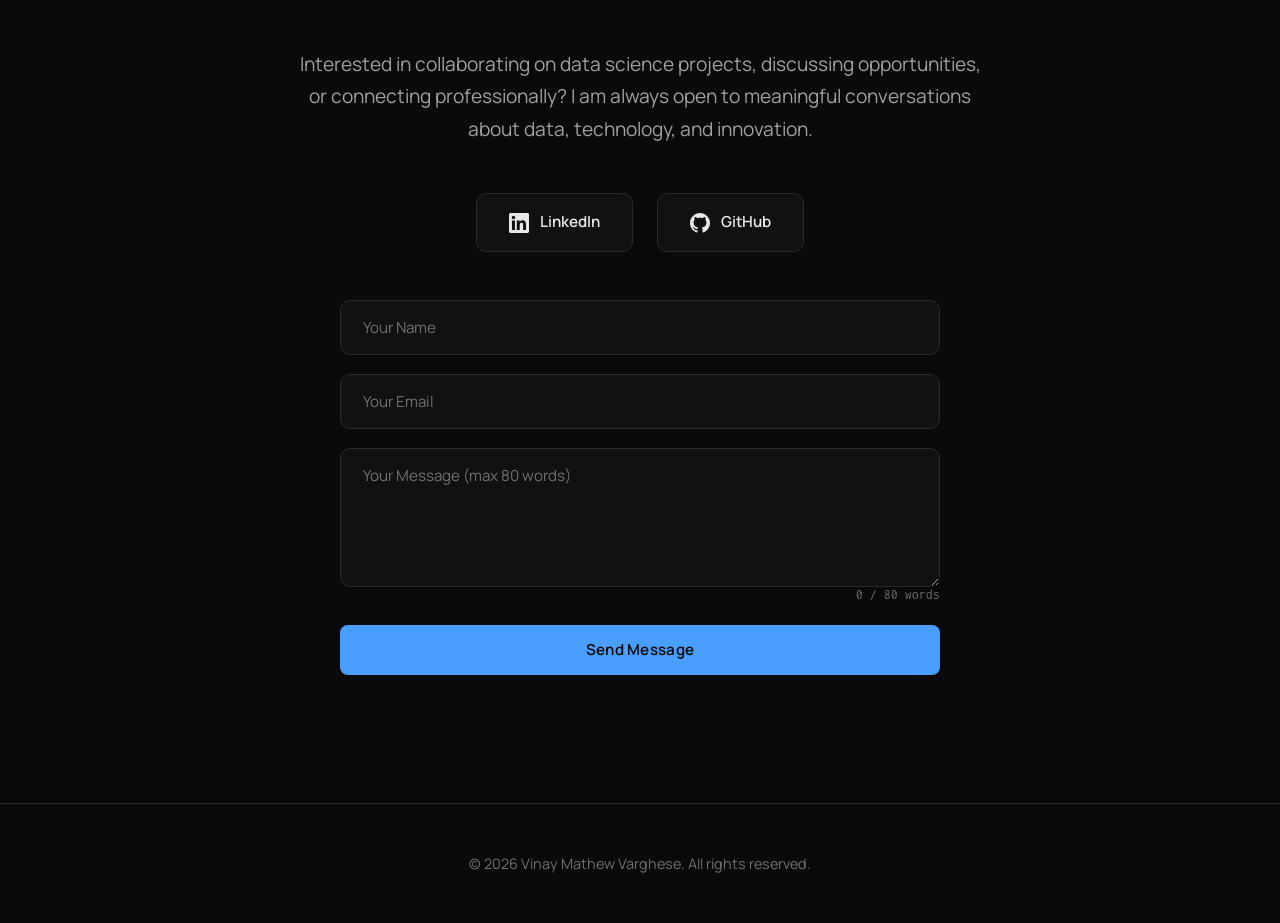
==== commit eead21a1: "Commit on 12th Nov phone fix" ====
--- a/index.html
+++ b/index.html
@@ -3,7 +3,18 @@
 <head>
     <meta charset="UTF-8">
     <meta name="viewport" content="width=device-width, initial-scale=1.0">
-    <title>Vinay Mathew Varghese | Data Science Graduate & Data Professional</title>
+    <title>Vinay Mathew Varghese | Data Scientist</title>
+    <meta name="description" content="Portfolio of Vinay Mathew Varghese, Master of Data Science graduate (Adelaide University) with 2 years of enterprise data engineering experience. Machine learning, statistical modelling and data visualisation projects.">
+    <meta name="author" content="Vinay Mathew Varghese">
+    <meta name="theme-color" content="#0a0a0a">
+    <meta property="og:type" content="website">
+    <meta property="og:site_name" content="Vinay Mathew Varghese">
+    <meta property="og:title" content="Vinay Mathew Varghese | Data Scientist">
+    <meta property="og:description" content="Portfolio of Vinay Mathew Varghese, Master of Data Science graduate (Adelaide University) with 2 years of enterprise data engineering experience. Machine learning, statistical modelling and data visualisation projects.">
+    <meta name="twitter:card" content="summary">
+    <meta name="twitter:title" content="Vinay Mathew Varghese | Data Scientist">
+    <meta name="twitter:description" content="Portfolio of Vinay Mathew Varghese, Master of Data Science graduate (Adelaide University) with 2 years of enterprise data engineering experience. Machine learning, statistical modelling and data visualisation projects.">
+    <link rel="icon" type="image/svg+xml" href="favicon.svg">
     <link rel="preconnect" href="https://fonts.googleapis.com">
     <link rel="preconnect" href="https://fonts.gstatic.com" crossorigin>
     <link href="https://fonts.googleapis.com/css2?family=Inconsolata:wght@400;600;700&family=Manrope:wght@300;400;500;600;700&display=swap" rel="stylesheet">
@@ -16,7 +27,8 @@
     <nav>
         <div class="container">
             <div class="logo">Vinay</div>
-            <ul class="nav-links">
+            <button class="nav-toggle" type="button" aria-label="Toggle menu" aria-expanded="false" aria-controls="nav-links"><span></span><span></span><span></span></button>
+            <ul class="nav-links" id="nav-links">
                 <li><a href="#about">About</a></li>
                 <li><a href="#experience">Experience</a></li>
                 <li><a href="#projects">Projects</a></li>
@@ -24,7 +36,7 @@
                 <li><a href="#skills">Skills</a></li>
                 <li><a href="#awards">Awards</a></li>
                 <li><a href="#certifications">Certifications</a></li>
-                <li><a href="#contact">Contact</a></li>
+                <li><a href="#connect">Connect</a></li>
             </ul>
         </div>
     </nav>
@@ -33,13 +45,23 @@
     <section class="hero">
         <div class="container">
             <div class="hero-content">
-                <div class="hero-label">Data Science Graduate Student</div>
+                <div class="hero-label">Data Science Graduate</div>
                 <h1>Vinay Mathew<br>Varghese</h1>
-                <p class="hero-subtitle">Transforming complex data into actionable insights through machine learning, statistical modelling, and data-driven decision-making. <br> Currently pursuing Master's degree in Data Science at Adelaide University, Australia.</p>
+                <p class="hero-subtitle">Transforming complex data into actionable insights through machine learning, statistical modelling, and data-driven decision-making. <br> Master of Data Science graduate from Adelaide University, Australia.</p>
                 <div class="cta-buttons">
-                    <a href="#contact" class="btn btn-primary">Get In Touch</a>
+                    <a href="#connect" class="btn btn-primary">Get In Touch</a>
                     <a href="#experience" class="btn btn-secondary">View Experience</a>
                 </div>
+            </div>
+        </div>
+    </section>
+
+    <!-- Highlights -->
+    <section class="highlights">
+        <div class="container">
+            <div class="highlights-grid">
+                <div class="highlight-item"><strong>Master of Data Science</strong><span>Adelaide University, 2024 – 2026</span></div>
+                <div class="highlight-item"><strong>2 years in industry</strong><span>Associate Consultant, Informatica</span></div>
             </div>
         </div>
     </section>
@@ -53,13 +75,13 @@
             </div>
             <div class="about-content">
                 <div class="about-text reveal">
-                    <p>Analytical and results-driven data science graduate student with a strong foundation in data analysis, statistical modelling, and machine learning. Proficient in Python, R, SQL, and data visualisation, with a passion for transforming complex datasets into actionable business insights.</p>
+                    <p>Analytical and results-driven data science graduate with a strong foundation in data analysis, statistical modelling, and machine learning. Proficient in Python, R, SQL, and data visualisation, with a passion for transforming complex datasets into actionable business insights.</p>
                     <p>Worked at Informatica Inc., delivering enterprise data solutions for global clients across banking, insurance, and pharmaceutical sectors. Experienced in data workflows, quality management, governance, and client-facing technical engagement, with a proven ability to communicate effectively and meet timelines while coordinating with international stakeholders.</p>
-                    <p>Beyond technical expertise, I gained extensive leadership experience during my bachelor’s studies as Chairperson of the IEEE Computer Society Chapter, where I organized over 60 innovative events and was recognized on state level as Best Volunteer of the IEEE Computer Society.</p>
+                    <p>Beyond technical expertise, I gained extensive leadership experience during my bachelor’s studies as Chairperson of the IEEE Computer Society Chapter, where I organized over 60 innovative events, led the chapter to be recognised as Outstanding Student Branch of the Year, and was named Best Volunteer of the IEEE Computer Society at state level.</p>
                 </div>
                 <div class="stats reveal">
                     <div class="stat-card">
-                        <div class="stat-number">1.5+</div>
+                        <div class="stat-number">2</div>
                         <div class="stat-label">Years Professional Experience</div>
                     </div>
                     <div class="stat-card">
@@ -110,30 +132,55 @@
                 <div class="section-label">Projects I've built</div>
                 <h2>Projects</h2>
             </div>
-            <div class="project-featured reveal">
-                <div class="project-top">
-                    <div>
-                        <div class="project-title">CalmDown</div>
-                        <div class="project-subtitle">Stress Reduction Recommendation System</div>
-                    </div>
-                    <a href="https://github.com/VinayMV/Stress-Reduction-Recommendation-System" target="_blank" class="btn btn-secondary">View on GitHub →</a>
-                </div>
-                <p class="project-description">A questionnaire-based web application that analyses user stress levels through structured questions and delivers personalised stress reduction recommendations based on their stress level and specific stress conditions.</p>
-                <div class="project-finding">
-                    <span class="finding-label">📊 Key Finding</span>
-                    <p>Data analysis revealed the 18–30 age group experiences the highest stress frequency, particularly at medium and high PSS levels — directly informing the recommendation engine's prioritisation logic.</p>
-                </div>
-                <div class="project-stack">
-                    <span class="stack-label">Tech Stack</span>
-                    <div class="stack-tags">
+            <div class="projects-grid">
+                <a href="projects/crash-analysis.html" class="project-card reveal">
+                    <div class="project-card-label">Data Visualisation</div>
+                    <h3 class="project-card-title">SA Road Crash Analysis</h3>
+                    <p class="project-card-desc">Interactive Power BI dashboard over five years of South Australia road crash data, surfacing patterns by location, time, severity, and impairment across 63K incidents.</p>
+                    <div class="project-card-tags">
+                        <span class="stack-tag backend">Power BI</span>
+                        <span class="stack-tag backend">DAX</span>
+                        <span class="stack-tag backend">Power Query</span>
+                    </div>
+                    <span class="project-card-cta">View project →</span>
+                </a>
+
+                <a href="projects/cookrag.html" class="project-card reveal">
+                    <div class="project-card-label">RAG / LLM</div>
+                    <h3 class="project-card-title">cookrag</h3>
+                    <p class="project-card-desc">A lightweight retrieval-augmented microservice that answers cooking questions grounded in a curated corpus, with per-request latency metrics baked in.</p>
+                    <div class="project-card-tags">
+                        <span class="stack-tag backend">FastAPI</span>
+                        <span class="stack-tag backend">Gemini</span>
+                        <span class="stack-tag backend">numpy</span>
+                    </div>
+                    <span class="project-card-cta">View project →</span>
+                </a>
+
+                <a href="projects/budget-planner.html" class="project-card reveal">
+                    <div class="project-card-label">Personal Finance</div>
+                    <h3 class="project-card-title">Interactive Budget Planner</h3>
+                    <p class="project-card-desc">A private, local-first budgeting app that parses bank statements, learns merchant categories over time, and visualises where money actually goes each month.</p>
+                    <div class="project-card-tags">
                         <span class="stack-tag backend">Python</span>
-                        <span class="stack-tag backend">Machine Learning</span>
+                        <span class="stack-tag backend">HTML</span>
+                        <span class="stack-tag backend">CSS</span>
+                        <span class="stack-tag backend">JS</span>
+                    </div>
+                    <span class="project-card-cta">View project →</span>
+                </a>
+
+                <a href="https://github.com/VinayMV/Stress-Reduction-Recommendation-System" target="_blank" class="project-card reveal">
+                    <div class="project-card-label">Machine Learning</div>
+                    <h3 class="project-card-title">CalmDown</h3>
+                    <p class="project-card-desc">A questionnaire-based web app that analyses user stress levels and delivers personalised stress reduction recommendations, driven by a Graph Neural Network recommendation engine.</p>
+                    <div class="project-card-tags">
+                        <span class="stack-tag backend">Python</span>
                         <span class="stack-tag backend">GNN</span>
                         <span class="stack-tag backend">Flask</span>
-                        <span class="stack-tag frontend">HTML</span>
-                        <span class="stack-tag frontend">CSS</span>
-                    </div>
-                </div>
+                    </div>
+                    <span class="project-card-cta">View on GitHub →</span>
+                </a>
             </div>
         </div>
     </section>
@@ -152,9 +199,9 @@
                             <div class="experience-title">Master of Data Science</div>
                             <div class="experience-company">Adelaide University, Australia</div>
                         </div>
-                        <div class="experience-date">Sep 2024 - Present</div>
-                    </div>
-                        <p class="experience-description">Pursuing a Master of Data Science with comprehensive training in machine learning, deep learning, probability and statistics, decision science, and data analytics. Coursework includes Deep Learning Fundamentals, Machine Learning Tools, Data Science, Probability & Statistics, Data Taming, and Decision Science, along with studies in cybersecurity, ethics in computing, and mathematical foundations for data science. Developed strong analytical and problem-solving skills for real-world data applications, with exposure to advanced AI techniques and responsible computing practices.</p>                
+                        <div class="experience-date">Sep 2024 - Jul 2026</div>
+                    </div>
+                        <p class="experience-description">Completed a Master of Data Science with comprehensive training in machine learning, deep learning, probability and statistics, decision science, and data analytics. Coursework included Deep Learning Fundamentals, Machine Learning Tools, Data Science, Probability & Statistics, Data Taming, and Decision Science, along with studies in cybersecurity, ethics in computing, and mathematical foundations for data science. Developed strong analytical and problem-solving skills for real-world data applications, with exposure to advanced AI techniques and responsible computing practices.</p>
                     </div>
 
                 <div class="experience-card reveal">
@@ -272,7 +319,7 @@
                                 Rajagiri School of Engineering and Technology (RSET), Kerala, India.
                             </div>
                         </div>
-                        <!-- <div class="experience-date">2018 - 2022</div> -->
+                        <a href="https://www.rajagiritech.ac.in/home/cse/alumni.asp#:~:text=Mr.Vinay%20Mathew%20Varghese" target="_blank" rel="noopener" class="external-link">View listing ↗</a>
                     </div>
                     <ul class="experience-points">
                         <li>Recognized as a Distinguished Alumni for outstanding professional achievements, leadership, and contributions to the field of computer science</li>
@@ -375,12 +422,12 @@
         </div>
     </section>
 
-    <!-- Contact Section -->
-    <section id="contact">
-        <div class="container">
-            <div class="section-header reveal">
-                <div class="section-label">Let's Connect</div>
-                <h2>Contact</h2>
+    <!-- Connect Section -->
+    <section id="connect">
+        <div class="container">
+            <div class="section-header reveal">
+                <div class="section-label">Get In Touch</div>
+                <h2>Connect</h2>
             </div>
             <div class="contact-content">
                 <p class="contact-text reveal">
@@ -393,7 +440,7 @@
                         </svg>
                         LinkedIn
                     </a>
-                    <a href="https://github.com/VinayMC" target="_blank" class="contact-link">
+                    <a href="https://github.com/VinayMV" target="_blank" class="contact-link">
                         <svg fill="currentColor" viewBox="0 0 24 24">
                             <path d="M12 0c-6.626 0-12 5.373-12 12 0 5.302 3.438 9.8 8.207 11.387.599.111.793-.261.793-.577v-2.234c-3.338.726-4.033-1.416-4.033-1.416-.546-1.387-1.333-1.756-1.333-1.756-1.089-.745.083-.729.083-.729 1.205.084 1.839 1.237 1.839 1.237 1.07 1.834 2.807 1.304 3.492.997.107-.775.418-1.305.762-1.604-2.665-.305-5.467-1.334-5.467-5.931 0-1.311.469-2.381 1.236-3.221-.124-.303-.535-1.524.117-3.176 0 0 1.008-.322 3.301 1.23.957-.266 1.983-.399 3.003-.404 1.02.005 2.047.138 3.006.404 2.291-1.552 3.297-1.23 3.297-1.23.653 1.653.242 2.874.118 3.176.77.84 1.235 1.911 1.235 3.221 0 4.609-2.807 5.624-5.479 5.921.43.372.823 1.102.823 2.222v3.293c0 .319.192.694.801.576 4.765-1.589 8.199-6.086 8.199-11.386 0-6.627-5.373-12-12-12z"/>
                         </svg>
@@ -401,7 +448,6 @@
                     </a>
                 </div>
 
-                <!-- Contact Form -->
                 <form class="contact-form reveal" action="https://formspree.io/f/xkovbpgq" method="POST">
                     <div class="form-group">
                         <input type="text" name="name" placeholder="Your Name" required>
@@ -410,7 +456,8 @@
                         <input type="email" name="email" placeholder="Your Email" required>
                     </div>
                     <div class="form-group">
-                        <textarea name="message" placeholder="Your Message (max 80 words)" rows="5" required oninput="limitWords(this, 80)"></textarea><small class="word-count">0 / 80 words</small>
+                        <textarea name="message" placeholder="Your Message (max 80 words)" rows="5" required oninput="limitWordsAndChars(this, 80, 500)" maxlength="500"></textarea>
+                        <small class="word-count">0 / 80 words</small>
                     </div>
                     <button type="submit" class="btn btn-primary">Send Message</button>
                 </form>
--- a/styles.css
+++ b/styles.css
@@ -770,4 +770,465 @@
     opacity: 1;
     transform: translateY(0);
     transition: all 0.8s ease-out;
-}+}
+
+/* Projects Grid (cards on index) */
+.projects-grid {
+    display: grid;
+    grid-template-columns: repeat(auto-fit, minmax(320px, 1fr));
+    gap: 1.5rem;
+    animation: fadeInUp 0.8s ease-out 0.2s both;
+}
+
+.project-card {
+    background: var(--bg-secondary);
+    border: 1px solid var(--border);
+    border-radius: 12px;
+    padding: 2rem;
+    text-decoration: none;
+    color: inherit;
+    display: flex;
+    flex-direction: column;
+    gap: 1rem;
+    transition: all 0.3s ease;
+    position: relative;
+    overflow: hidden;
+}
+
+.project-card::before {
+    content: '';
+    position: absolute;
+    top: 0;
+    left: 0;
+    width: 100%;
+    height: 3px;
+    background: linear-gradient(90deg, var(--accent), transparent);
+    opacity: 0;
+    transition: opacity 0.3s ease;
+}
+
+.project-card:hover {
+    border-color: var(--accent-dim);
+    transform: translateY(-5px);
+}
+
+.project-card:hover::before {
+    opacity: 1;
+}
+
+.project-card-label {
+    font-family: 'Inconsolata', monospace;
+    font-size: 0.75rem;
+    color: var(--accent);
+    letter-spacing: 1px;
+    text-transform: uppercase;
+    font-weight: 600;
+}
+
+.project-card-title {
+    font-size: 1.5rem;
+    font-weight: 700;
+    color: var(--text-primary);
+    letter-spacing: -0.3px;
+}
+
+.project-card-desc {
+    color: var(--text-secondary);
+    font-size: 0.95rem;
+    line-height: 1.6;
+    flex: 1;
+}
+
+.project-card-tags {
+    display: flex;
+    flex-wrap: wrap;
+    gap: 0.4rem;
+}
+
+.project-card-cta {
+    font-family: 'Inconsolata', monospace;
+    font-size: 0.85rem;
+    color: var(--accent);
+    font-weight: 600;
+    letter-spacing: 0.3px;
+    margin-top: auto;
+}
+
+/* Clickable logo (works whether it's a div or an anchor) */
+a.logo {
+    text-decoration: none;
+    transition: color 0.3s ease;
+}
+
+a.logo:hover {
+    color: var(--accent);
+}
+
+/* Small external link, e.g. next to an experience/award title */
+.external-link {
+    font-family: 'Inconsolata', monospace;
+    font-size: 0.9rem;
+    color: var(--accent);
+    text-decoration: none;
+    white-space: nowrap;
+    transition: opacity 0.3s ease;
+}
+
+.external-link:hover {
+    opacity: 0.8;
+    text-decoration: underline;
+    text-underline-offset: 3px;
+}
+
+/* Project Detail Pages */
+.project-detail-hero {
+    padding-top: 140px;
+    padding-bottom: 3rem;
+    animation: fadeInUp 0.6s ease-out both;
+}
+
+.project-back {
+    display: inline-flex;
+    align-items: center;
+    gap: 0.4rem;
+    color: var(--text-secondary);
+    text-decoration: none;
+    font-family: 'Inconsolata', monospace;
+    font-size: 0.9rem;
+    margin-bottom: 2rem;
+    transition: color 0.3s ease;
+}
+
+.project-back:hover {
+    color: var(--accent);
+}
+
+.project-detail-label {
+    font-family: 'Inconsolata', monospace;
+    font-size: 0.85rem;
+    color: var(--accent);
+    letter-spacing: 1.5px;
+    text-transform: uppercase;
+    font-weight: 600;
+    margin-bottom: 0.8rem;
+}
+
+.project-detail-title {
+    font-size: clamp(2.2rem, 5vw, 3.5rem);
+    font-weight: 700;
+    letter-spacing: -1px;
+    margin-bottom: 1rem;
+    line-height: 1.1;
+}
+
+.project-detail-subtitle {
+    font-size: clamp(1.05rem, 1.8vw, 1.25rem);
+    color: var(--text-secondary);
+    max-width: 800px;
+    line-height: 1.7;
+    margin-bottom: 2.5rem;
+}
+
+.project-detail-meta {
+    display: flex;
+    flex-wrap: wrap;
+    gap: 2.5rem;
+    padding: 1.5rem 0;
+    border-top: 1px solid var(--border);
+    border-bottom: 1px solid var(--border);
+}
+
+.project-meta-item {
+    display: flex;
+    flex-direction: column;
+    gap: 0.4rem;
+    min-width: 140px;
+}
+
+.project-meta-label {
+    font-family: 'Inconsolata', monospace;
+    font-size: 0.75rem;
+    color: var(--text-tertiary);
+    letter-spacing: 0.8px;
+    text-transform: uppercase;
+}
+
+.project-meta-value {
+    color: var(--text-primary);
+    font-weight: 600;
+    font-size: 0.95rem;
+}
+
+.project-meta-value a {
+    color: var(--accent);
+    text-decoration: none;
+    transition: opacity 0.3s ease;
+}
+
+.project-meta-value a:hover {
+    opacity: 0.8;
+}
+
+.project-meta-tags {
+    display: flex;
+    flex-wrap: wrap;
+    gap: 0.4rem;
+    margin-top: 0.1rem;
+}
+
+.project-section {
+    padding: 3rem 0;
+}
+
+.project-section .section-eyebrow {
+    font-family: 'Inconsolata', monospace;
+    font-size: 0.8rem;
+    color: var(--accent);
+    letter-spacing: 1.5px;
+    text-transform: uppercase;
+    font-weight: 600;
+    margin-bottom: 0.8rem;
+    display: block;
+}
+
+.project-section .section-heading {
+    font-size: 1.7rem;
+    font-weight: 700;
+    letter-spacing: -0.5px;
+    margin-bottom: 1.5rem;
+    color: var(--text-primary);
+}
+
+.project-section p {
+    color: var(--text-secondary);
+    line-height: 1.8;
+    font-size: 1.05rem;
+    margin-bottom: 1.2rem;
+    max-width: 850px;
+}
+
+.project-section ul {
+    color: var(--text-secondary);
+    line-height: 1.8;
+    font-size: 1.05rem;
+    padding-left: 1.5rem;
+    margin-bottom: 1.5rem;
+    max-width: 850px;
+}
+
+.project-section ul li {
+    margin-bottom: 0.7rem;
+}
+
+.project-section ul li strong {
+    color: var(--text-primary);
+    font-weight: 600;
+}
+
+/* Screenshot gallery */
+.screenshot-gallery {
+    display: grid;
+    gap: 1.5rem;
+    margin-top: 1.5rem;
+}
+
+.screenshot {
+    background: var(--bg-secondary);
+    border: 1px solid var(--border);
+    border-radius: 12px;
+    overflow: hidden;
+    transition: border-color 0.3s ease;
+}
+
+.screenshot:hover {
+    border-color: var(--accent-dim);
+}
+
+.screenshot img {
+    width: 100%;
+    height: auto;
+    display: block;
+}
+
+.screenshot-caption {
+    padding: 1rem 1.5rem;
+    color: var(--text-tertiary);
+    font-size: 0.9rem;
+    font-family: 'Inconsolata', monospace;
+    border-top: 1px solid var(--border);
+}
+
+.screenshot-placeholder {
+    aspect-ratio: 16 / 9;
+    background: var(--code-bg);
+    border-bottom: 1px dashed var(--border);
+    display: flex;
+    flex-direction: column;
+    align-items: center;
+    justify-content: center;
+    gap: 0.5rem;
+    color: var(--text-tertiary);
+    font-family: 'Inconsolata', monospace;
+    font-size: 0.9rem;
+    padding: 2rem;
+    text-align: center;
+}
+
+.screenshot-placeholder small {
+    color: var(--text-tertiary);
+    opacity: 0.7;
+    font-size: 0.75rem;
+}
+
+/* Embed container (Power BI iframe) */
+.embed-container {
+    position: relative;
+    width: 100%;
+    aspect-ratio: 16 / 9;
+    background: var(--code-bg);
+    border: 1px solid var(--border);
+    border-radius: 12px;
+    overflow: hidden;
+    margin: 1.5rem 0 1rem;
+}
+
+.embed-container iframe {
+    position: absolute;
+    top: 0;
+    left: 0;
+    width: 100%;
+    height: 100%;
+    border: 0;
+}
+
+.embed-placeholder {
+    position: absolute;
+    inset: 0;
+    display: flex;
+    flex-direction: column;
+    align-items: center;
+    justify-content: center;
+    gap: 0.5rem;
+    color: var(--text-tertiary);
+    font-family: 'Inconsolata', monospace;
+    font-size: 0.9rem;
+    padding: 2rem;
+    text-align: center;
+}
+
+.embed-placeholder small {
+    opacity: 0.7;
+    font-size: 0.75rem;
+}
+
+.embed-note {
+    color: var(--text-tertiary);
+    font-size: 0.85rem;
+    font-family: 'Inconsolata', monospace;
+    margin-bottom: 1rem;
+}
+
+/* Responsive tweaks for project detail pages */
+@media (max-width: 768px) {
+    .project-detail-hero {
+        padding-top: 110px;
+    }
+    .project-detail-meta {
+        gap: 1.5rem;
+    }
+    .project-section {
+        padding: 2rem 0;
+    }
+}
+/* Mobile nav toggle */
+.nav-toggle {
+    display: none;
+    background: none;
+    border: 0;
+    padding: 0.5rem;
+    cursor: pointer;
+    flex-direction: column;
+    gap: 5px;
+}
+
+.nav-toggle span {
+    display: block;
+    width: 22px;
+    height: 2px;
+    background: var(--text-primary);
+    transition: transform 0.3s ease, opacity 0.3s ease;
+}
+
+.nav-toggle[aria-expanded="true"] span:nth-child(1) { transform: translateY(7px) rotate(45deg); }
+.nav-toggle[aria-expanded="true"] span:nth-child(2) { opacity: 0; }
+.nav-toggle[aria-expanded="true"] span:nth-child(3) { transform: translateY(-7px) rotate(-45deg); }
+
+.nav-toggle:focus-visible,
+.nav-links a:focus-visible,
+.skip-link:focus-visible {
+    outline: 2px solid var(--accent);
+    outline-offset: 3px;
+}
+
+@media (max-width: 960px) {
+    nav { padding: 1rem 0; }
+
+    .nav-toggle { display: flex; }
+
+    .nav-links {
+        display: none;
+        position: absolute;
+        top: 100%;
+        left: 0;
+        right: 0;
+        flex-direction: column;
+        gap: 0;
+        background: rgba(10, 10, 10, 0.97);
+        border-bottom: 1px solid var(--border);
+        padding: 0.5rem 2rem 1rem;
+    }
+
+    .nav-links.open { display: flex; }
+
+    .nav-links a {
+        display: block;
+        padding: 0.8rem 0;
+        font-size: 1rem;
+    }
+}
+
+/* Highlights strip */
+.highlights {
+    padding: 0 0 3rem;
+}
+
+.highlights-grid {
+    display: grid;
+    grid-template-columns: repeat(auto-fit, minmax(220px, 1fr));
+    gap: 1.5rem;
+}
+
+.highlight-item {
+    background: var(--bg-secondary);
+    border: 1px solid var(--border);
+    border-radius: 12px;
+    padding: 1.2rem 1.5rem;
+}
+
+.highlight-item strong {
+    display: block;
+    font-family: 'Inconsolata', monospace;
+    color: var(--accent);
+    font-size: 1.1rem;
+}
+
+.highlight-item span {
+    color: var(--text-secondary);
+    font-size: 0.9rem;
+}
+
+@media (prefers-reduced-motion: reduce) {
+    html { scroll-behavior: auto; }
+    *, *::before, *::after { animation: none !important; transition: none !important; }
+    .reveal { opacity: 1 !important; transform: none !important; }
+}
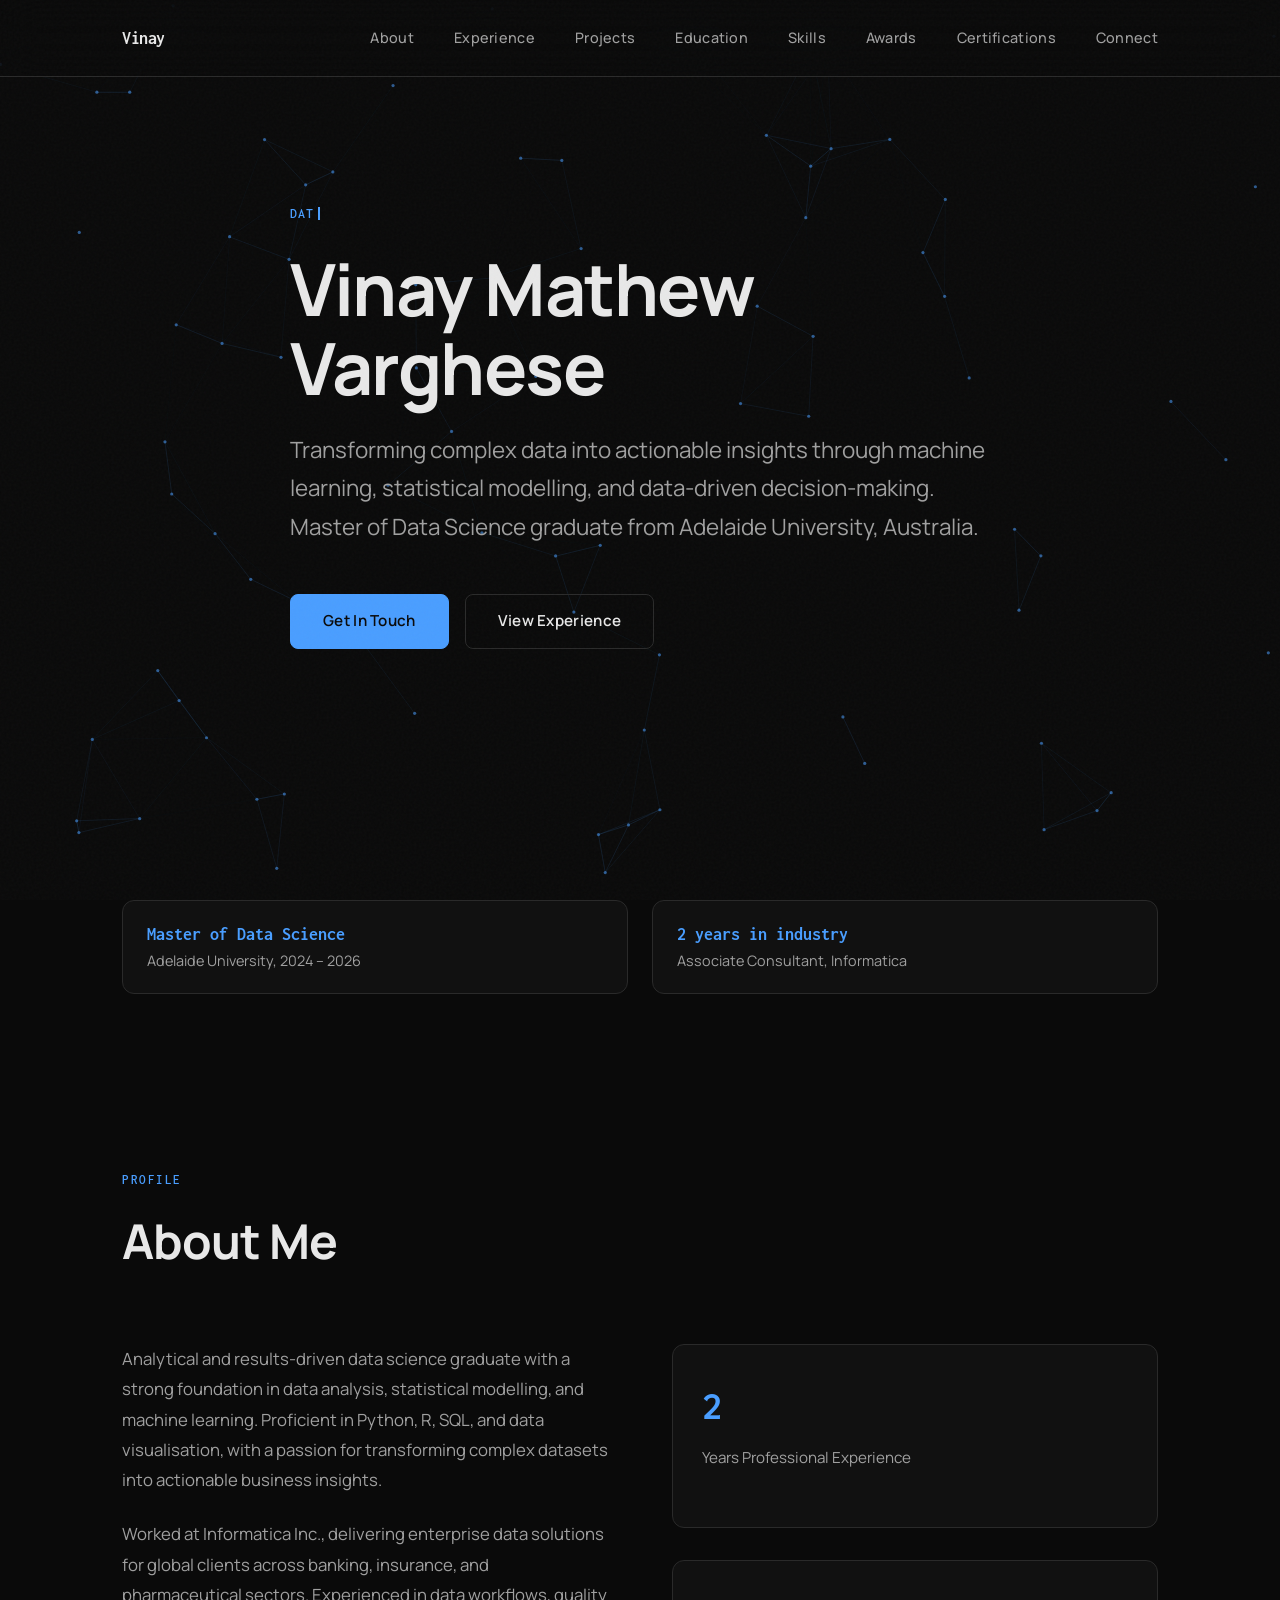
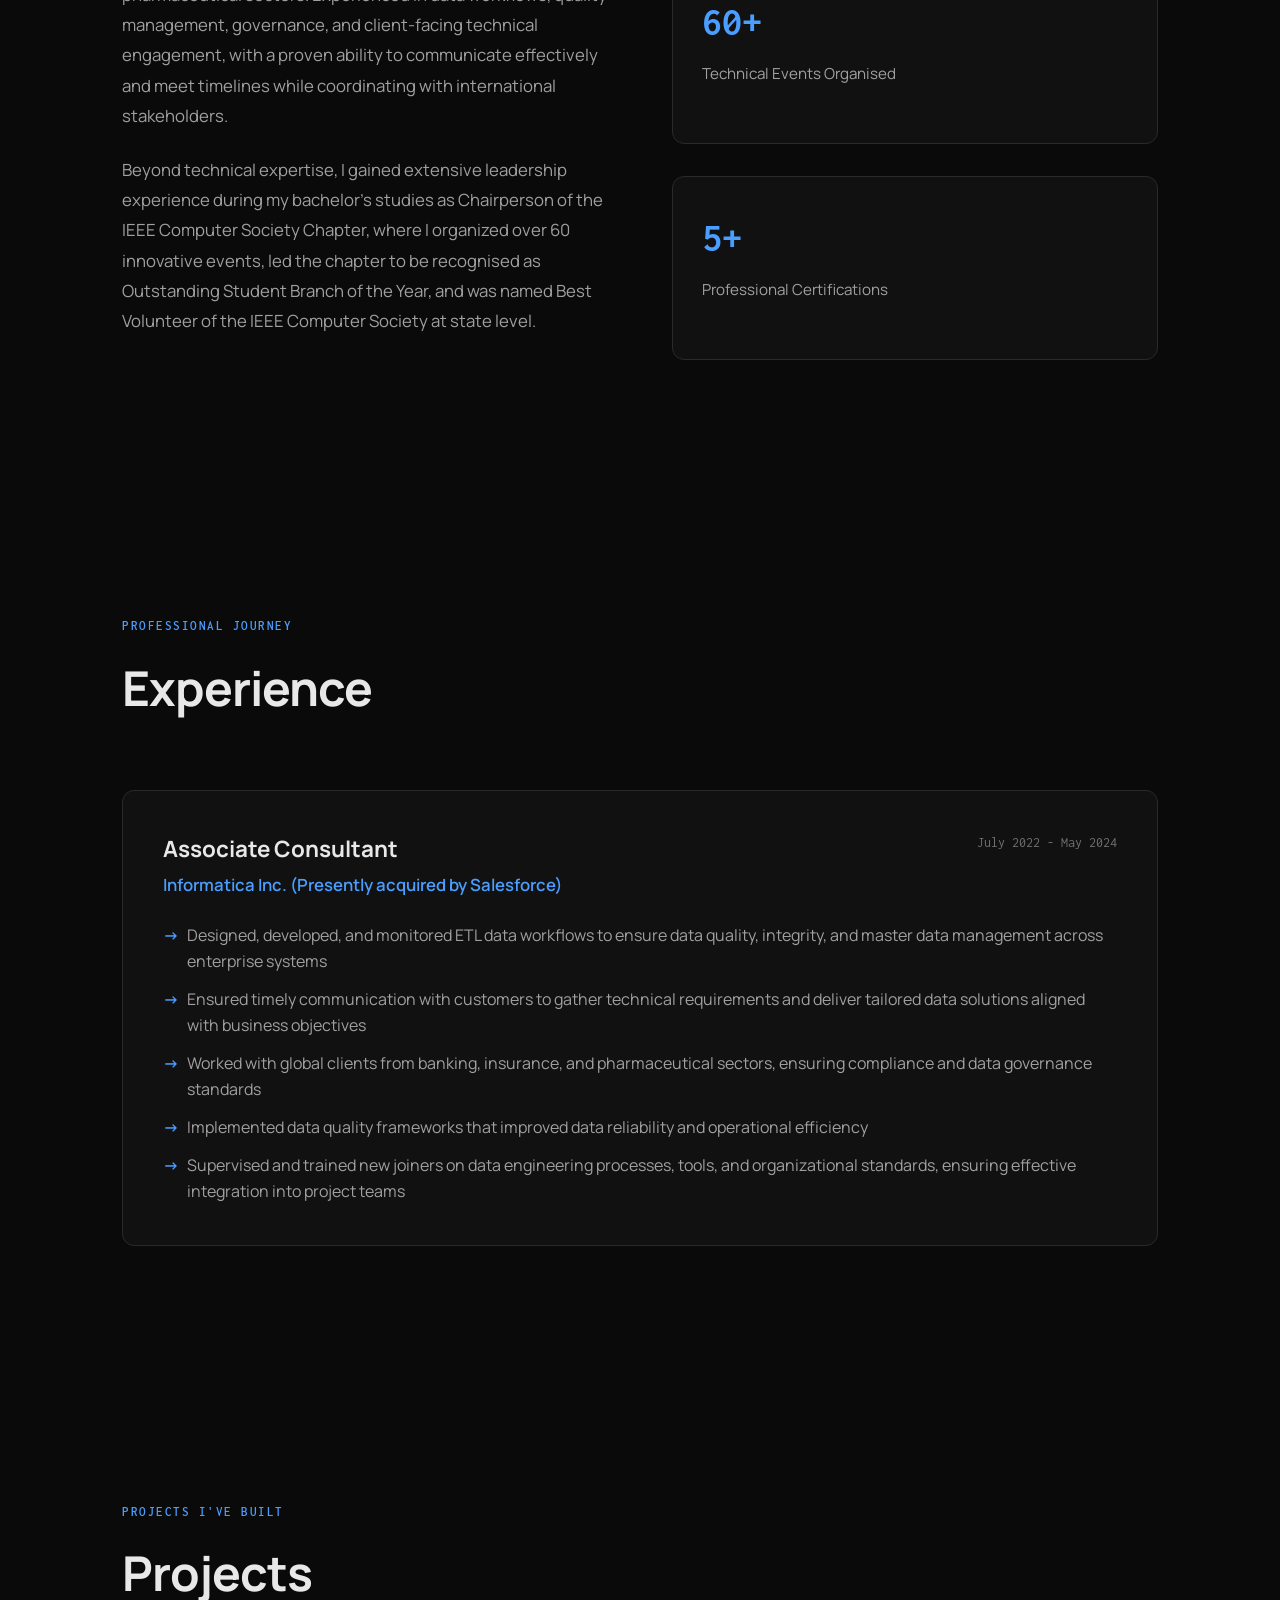
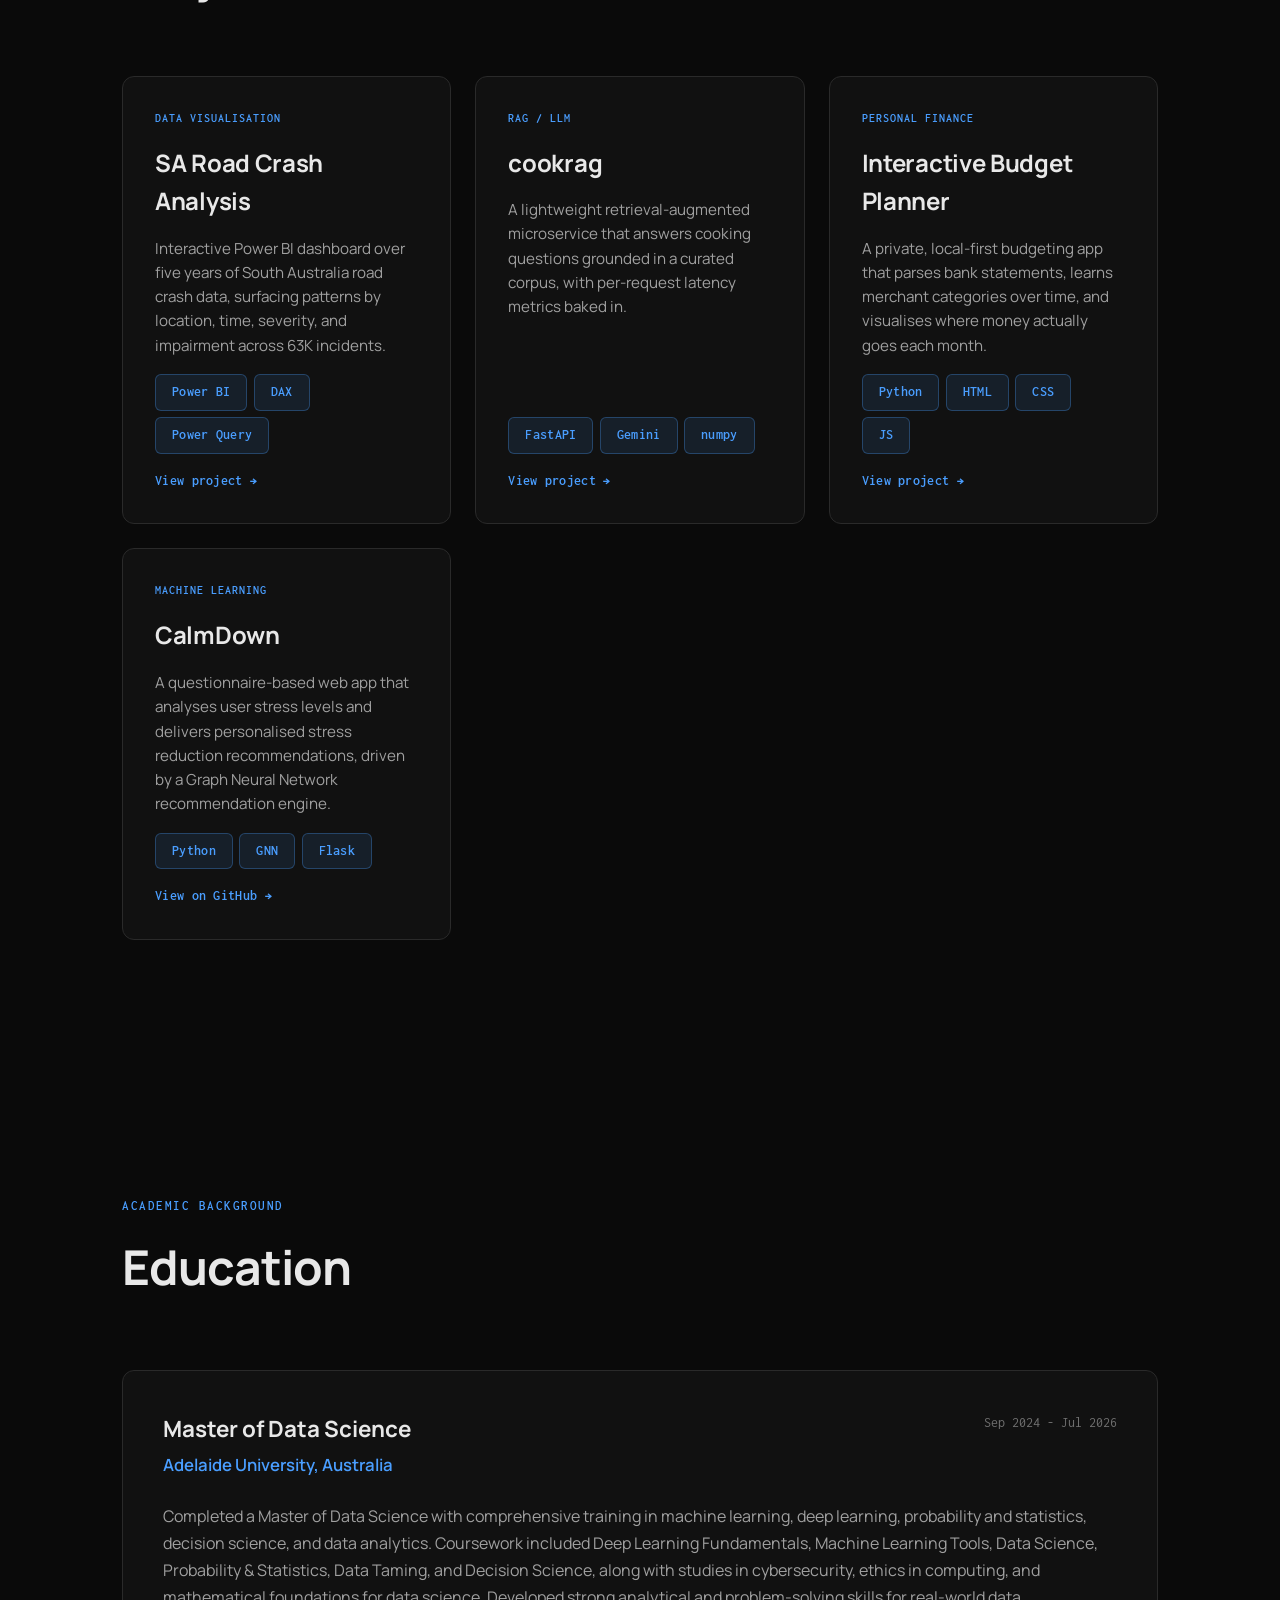
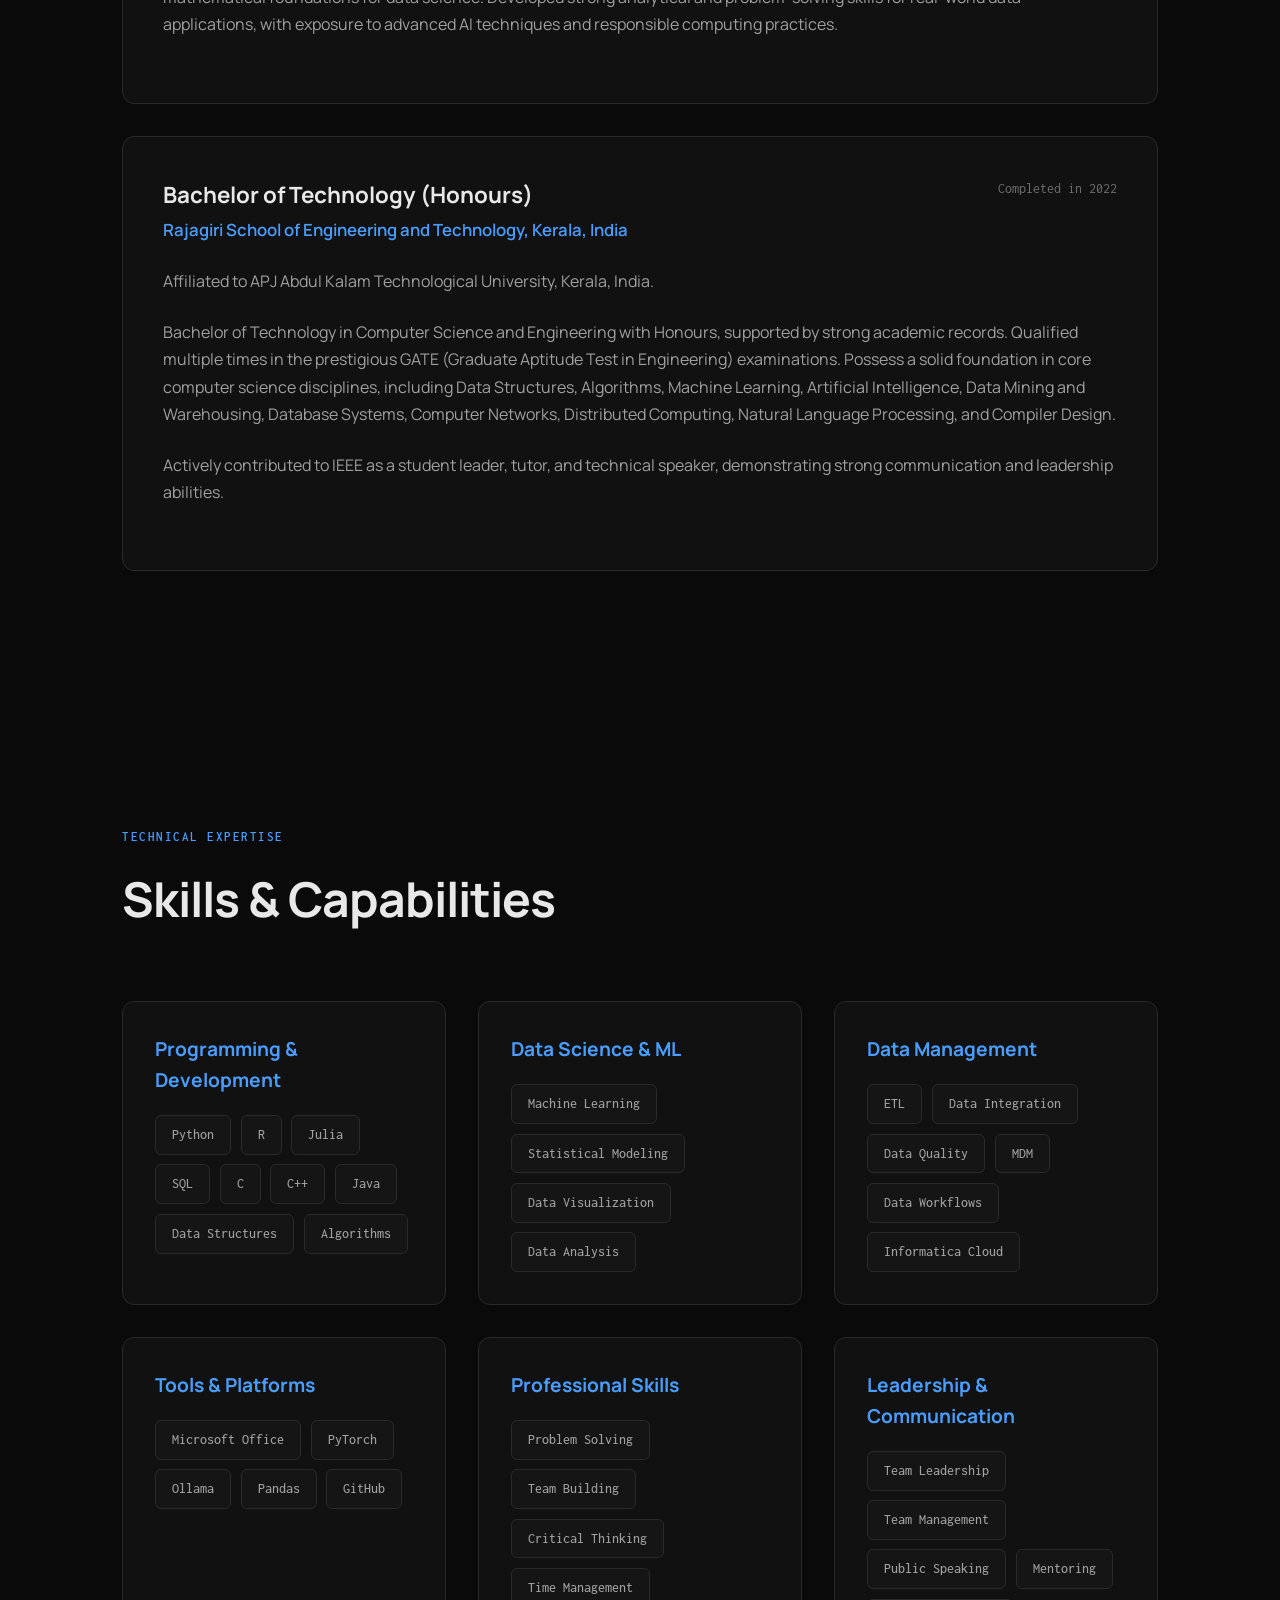
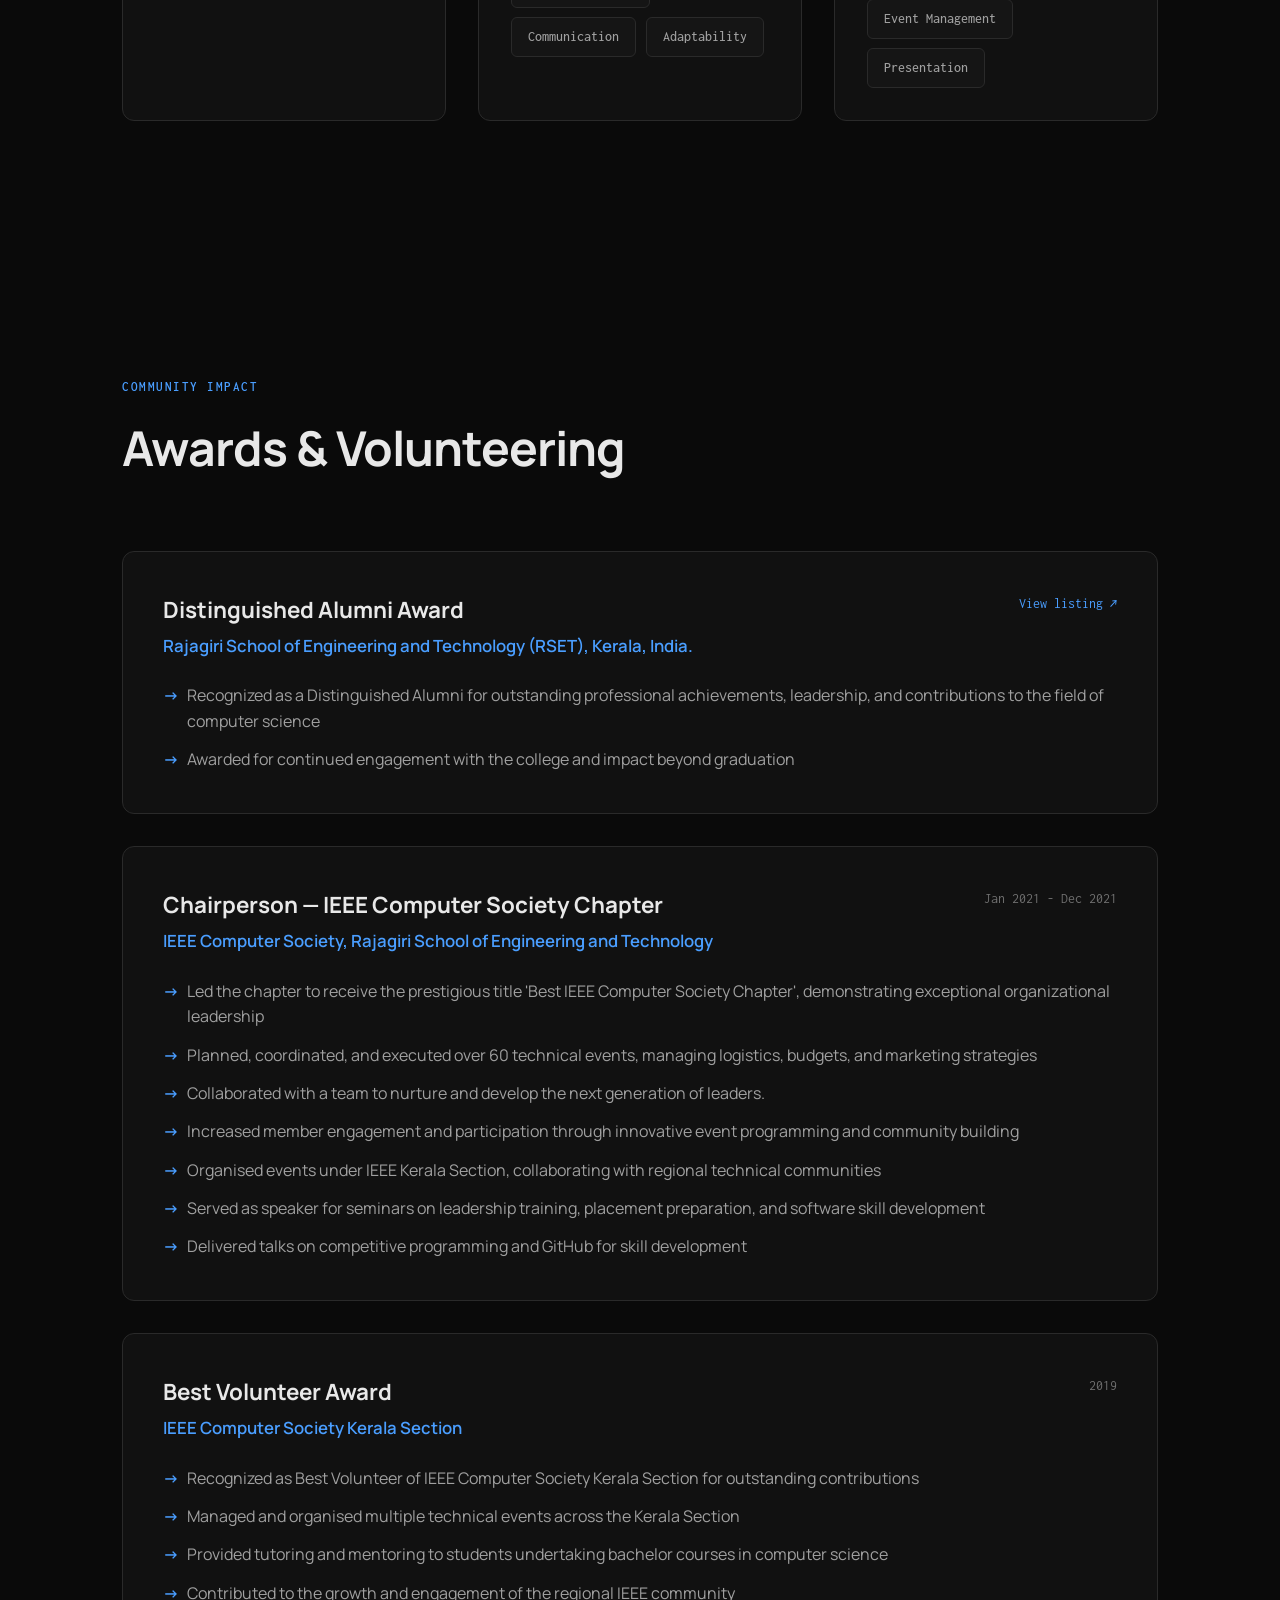
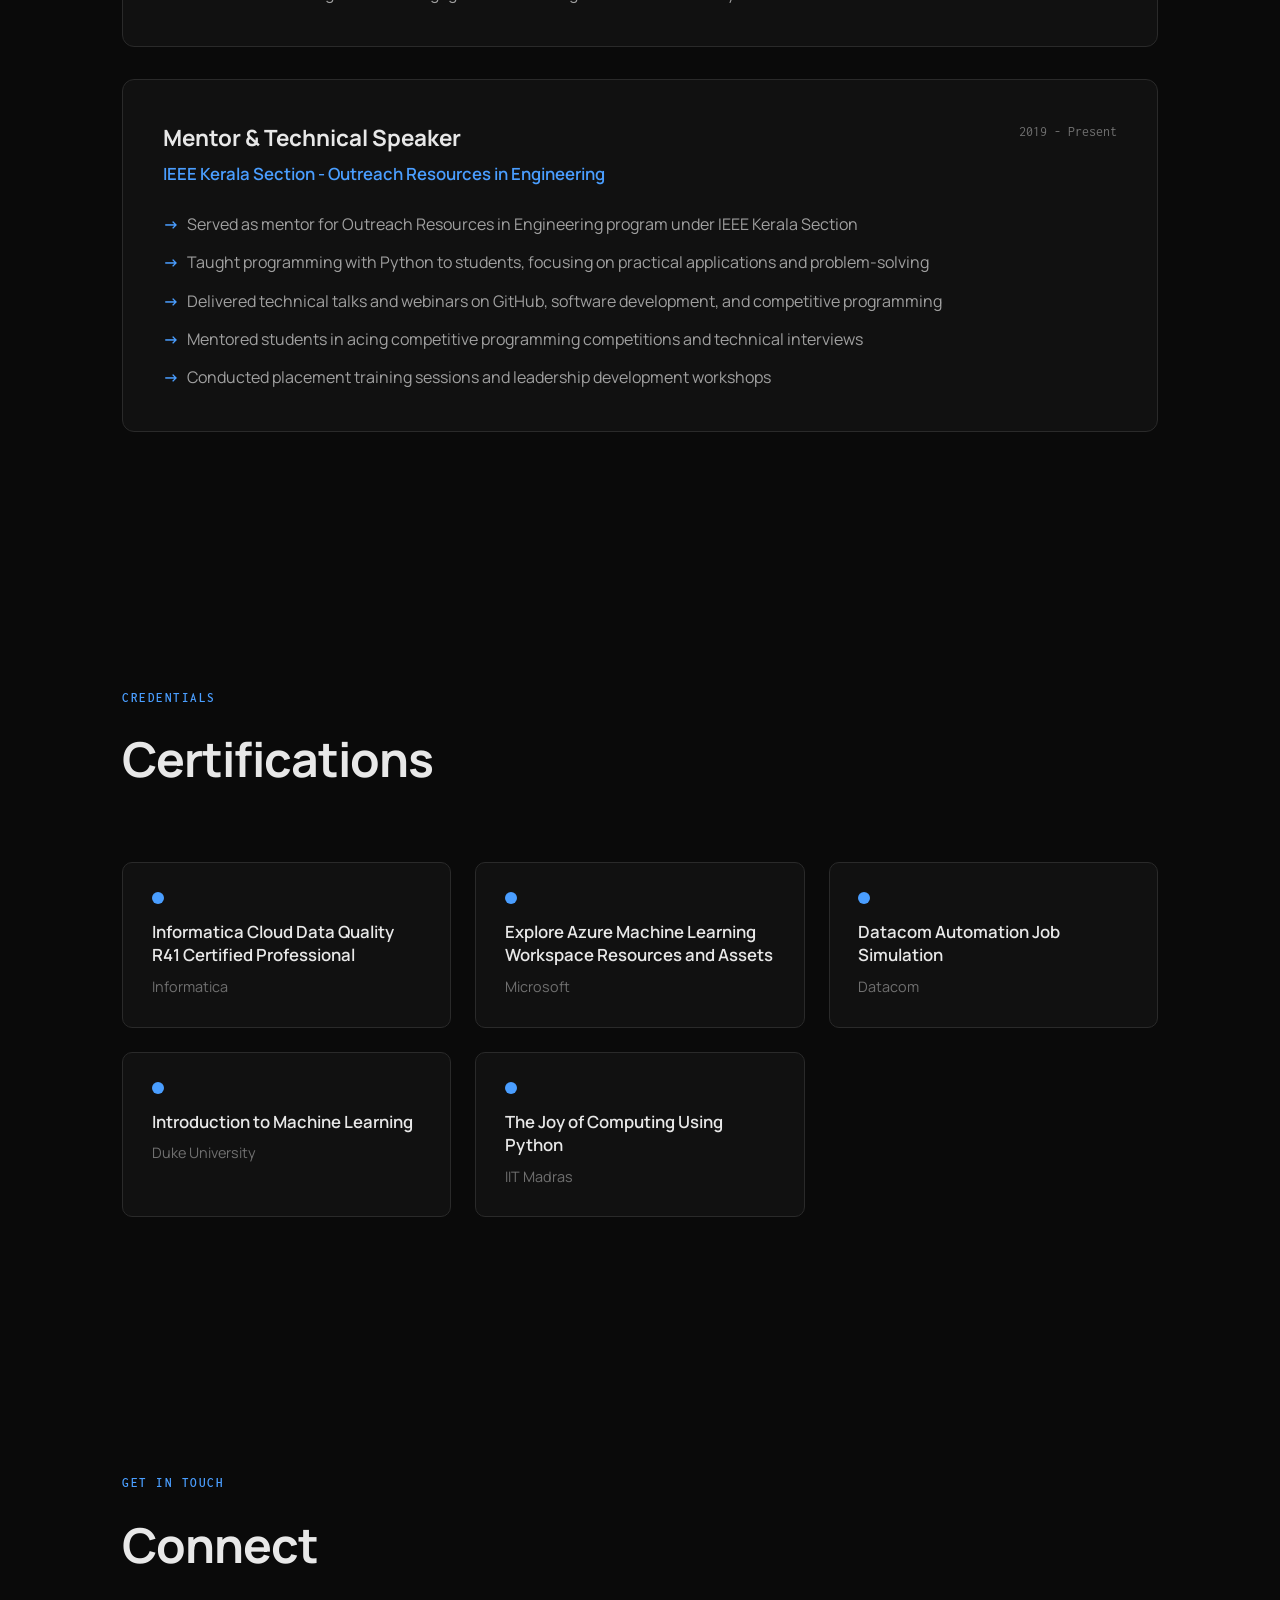
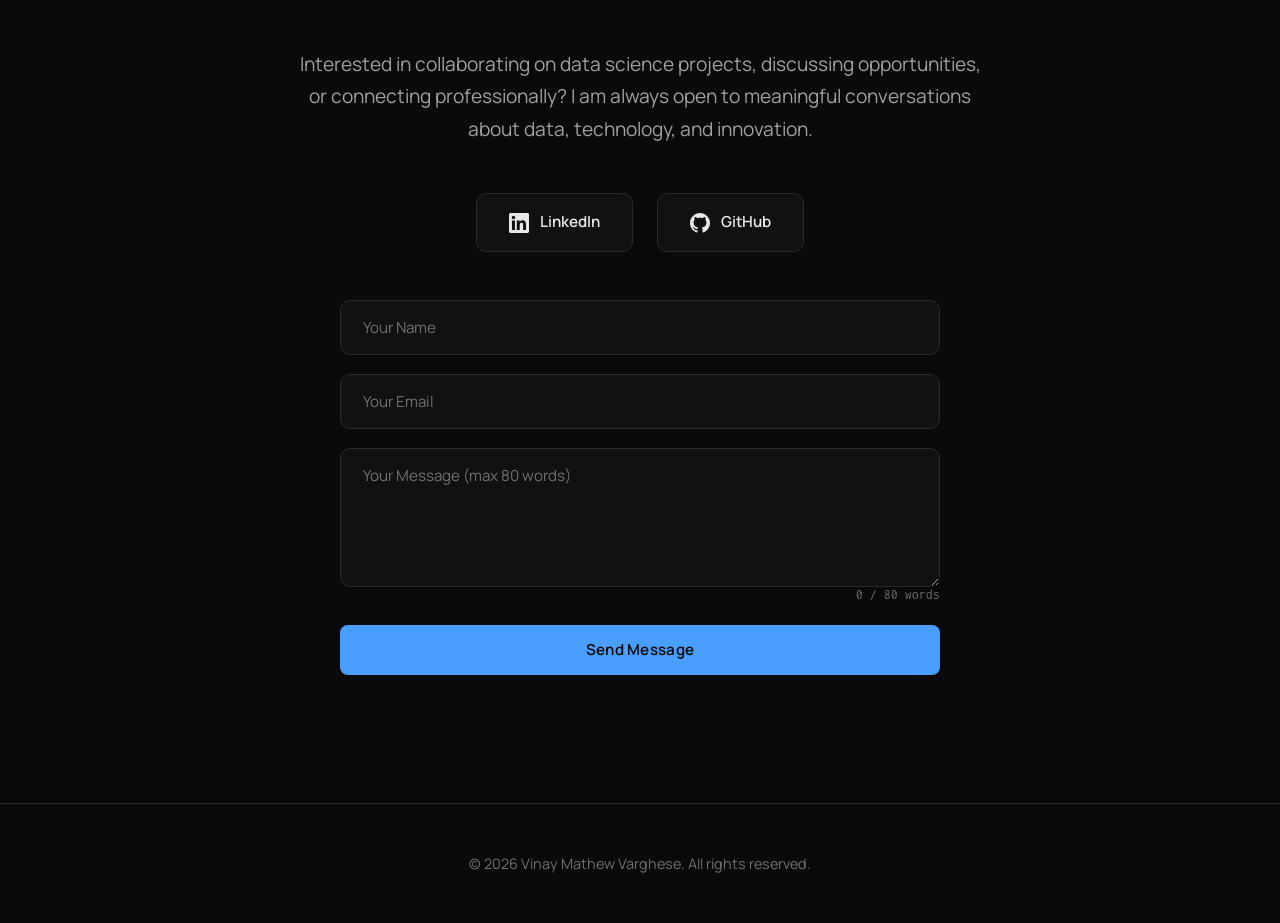
==== commit 6ac3d032: "Commit on 12th Nov phone fix" ====
--- a/index.html
+++ b/index.html
@@ -21,6 +21,7 @@
     <link rel="stylesheet" href="styles.css">
 </head>
 <body>
+    <canvas class="bg-canvas" aria-hidden="true"></canvas>
     <div class="grain-overlay"></div>
 
     <!-- Navigation -->
@@ -45,7 +46,7 @@
     <section class="hero">
         <div class="container">
             <div class="hero-content">
-                <div class="hero-label">Data Science Graduate</div>
+                <div class="hero-label"><span class="typed" data-words="Data Science Graduate|Data Engineer|Machine Learning">Data Science Graduate</span><span class="typed-cursor" aria-hidden="true"></span></div>
                 <h1>Vinay Mathew<br>Varghese</h1>
                 <p class="hero-subtitle">Transforming complex data into actionable insights through machine learning, statistical modelling, and data-driven decision-making. <br> Master of Data Science graduate from Adelaide University, Australia.</p>
                 <div class="cta-buttons">
@@ -81,15 +82,15 @@
                 </div>
                 <div class="stats reveal">
                     <div class="stat-card">
-                        <div class="stat-number">2</div>
+                        <div class="stat-number" data-count="2">2</div>
                         <div class="stat-label">Years Professional Experience</div>
                     </div>
                     <div class="stat-card">
-                        <div class="stat-number">60+</div>
+                        <div class="stat-number" data-count="60" data-suffix="+">60+</div>
                         <div class="stat-label">Technical Events Organised</div>
                     </div>
                     <div class="stat-card">
-                        <div class="stat-number">5+</div>
+                        <div class="stat-number" data-count="5" data-suffix="+">5+</div>
                         <div class="stat-label">Professional Certifications</div>
                     </div>
                 </div>
--- a/styles.css
+++ b/styles.css
@@ -1232,3 +1232,26 @@
     *, *::before, *::after { animation: none !important; transition: none !important; }
     .reveal { opacity: 1 !important; transform: none !important; }
 }
+
+/* Hero animation */
+
+.bg-canvas {
+    position: fixed;
+    inset: 0;
+    z-index: -1;
+    width: 100%;
+    height: 100%;
+    pointer-events: none;
+}
+
+.typed-cursor {
+    display: inline-block;
+    width: 2px;
+    height: 1em;
+    margin-left: 4px;
+    vertical-align: -0.15em;
+    background: var(--accent);
+    animation: blink 1s steps(1) infinite;
+}
+
+@keyframes blink { 50% { opacity: 0; } }
